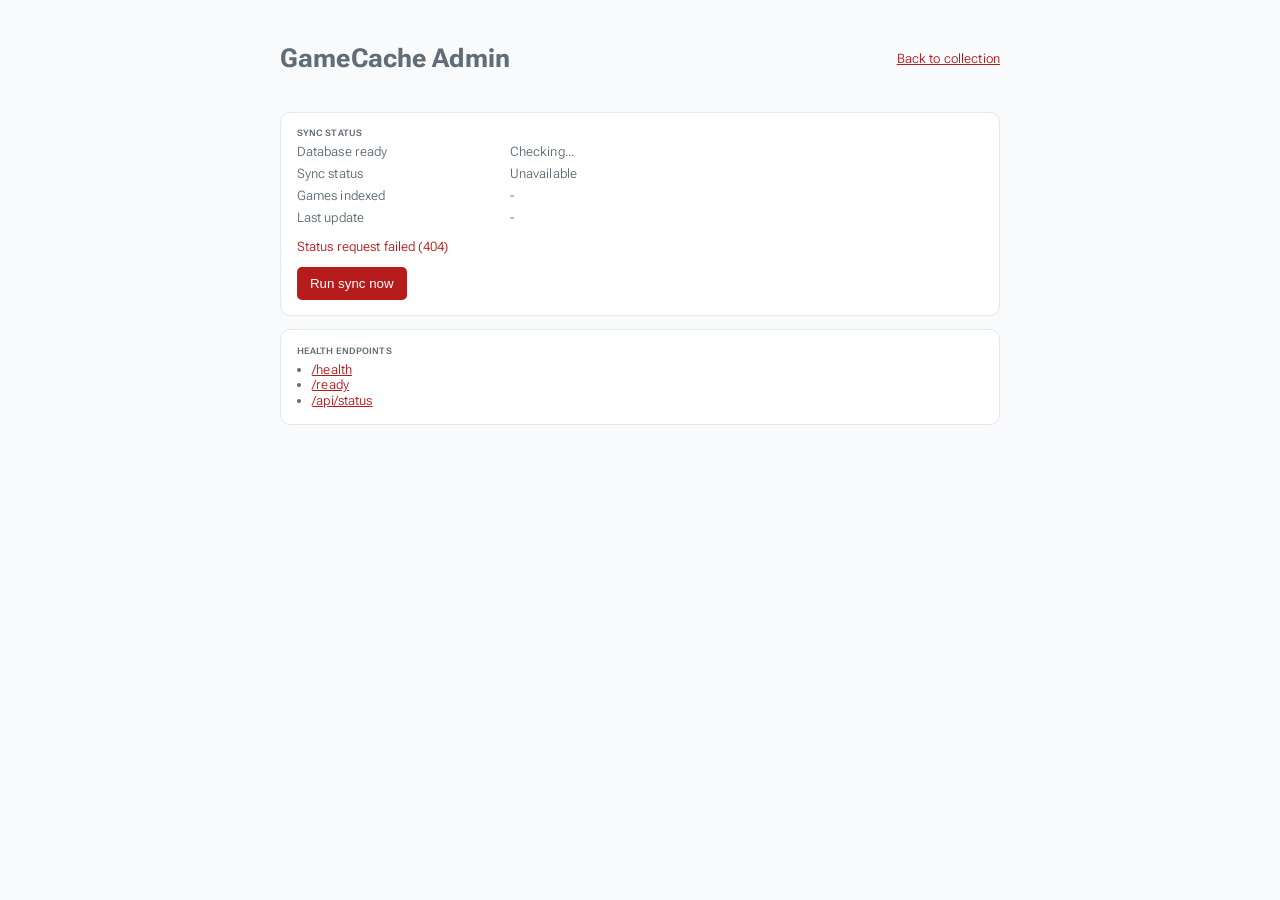
==== admin.html @ 70a04be7 "Add collection features: picker, stats, filters, notes, and admin sync - Add random picker and tonig" ====
<!DOCTYPE html>
<html lang="en">
<head>
  <meta charset="utf-8">
  <meta name="viewport" content="width=device-width, initial-scale=1">
  <title>GameCache Admin</title>
  <link rel="stylesheet" href="style.css">
  <link href="https://fonts.googleapis.com/css2?family=Roboto+Flex:opsz,wght@8..144,100..1000&display=swap" rel="stylesheet">
  <link rel="stylesheet" href="https://fonts.googleapis.com/css2?family=Material+Symbols+Rounded:opsz,wght,FILL,GRAD@20..48,100..700,1,-50..200" />
</head>
<body class="admin-page">
  <main class="admin-shell">
    <header class="admin-header">
      <h1>GameCache Admin</h1>
      <a href="/">Back to collection</a>
    </header>

    <section class="admin-card">
      <h2>Sync status</h2>
      <dl class="admin-status-list">
        <dt>Database ready</dt><dd id="admin-db-ready">Checking...</dd>
        <dt>Sync status</dt><dd id="admin-sync-status">Checking...</dd>
        <dt>Games indexed</dt><dd id="admin-game-count">-</dd>
        <dt>Last update</dt><dd id="admin-updated-at">-</dd>
      </dl>
      <p id="admin-error" class="admin-error" hidden></p>
      <button type="button" class="primary-btn" id="admin-sync-btn">Run sync now</button>
    </section>

    <section class="admin-card">
      <h2>Health endpoints</h2>
      <ul class="admin-links">
        <li><a href="/health" target="_blank">/health</a></li>
        <li><a href="/ready" target="_blank">/ready</a></li>
        <li><a href="/api/status" target="_blank">/api/status</a></li>
      </ul>
    </section>
  </main>
  <script src="admin.js"></script>
</body>
</html>
---- style.css ----
body {
    background: #F8FAFC;
    color: #606c76;
    font-family: "Roboto Flex", sans-serif;
    font-optical-sizing: auto;
    font-weight: 300;
    font-style: normal;
    font-variation-settings:
        "slnt" 0,
        "wdth" 100,
        "GRAD" 0,
        "XOPQ" 96,
        "XTRA" 468,
        "YOPQ" 79,
        "YTAS" 750,
        "YTDE" -203,
        "YTFI" 738,
        "YTLC" 514,
        "YTUC" 712;
    font-size: 13px;
    letter-spacing: .01em;
    line-height: 1.2;
}

a {
    color: #b71c1c;
}

h2 {
    margin: 0;
    margin-bottom: 5px;
    padding: 0;
    font-size: 9px;
    text-transform: uppercase;
}

details summary {
    cursor: pointer;
}

details summary::-webkit-details-marker {
    display: none;
}

details>summary:first-of-type {
    list-style-type: none;
}

body {
    margin: 0;
    padding: 0;
    position: relative;
}

.search {
    background: #F1F5F8;
    display: flex;
    align-items: center;
    padding: 1em;
}

.wrapper {
    padding: 1em;
    position: relative;
}

.material-symbols-rounded {
    font-size: 24px;
}

.material-symbols-rounded.icon-medium {
    font-size: 18px;
}

.material-symbols-rounded.icon-small {
    font-size: 16px;
}

.facets {
    display: flex;
    flex-direction: row;
    align-items: stretch;
    padding-bottom: 1em;
    position: relative;
    z-index: 10;
    flex-wrap: wrap;
    background-color: #F8FAFC;
    gap: 1em;
}

.filter-dropdown {
    border: 1px solid #ddd;
    border-radius: 5px;
    background-color: #fff;
    position: relative;
    padding: 0;
    display: flex;
    flex-direction: column;
    flex-grow: 1;
}

/* Active filter indicator - red bottom border */
.filter-dropdown.filter-active {
    border-bottom: 3px solid #b71c1c;
}

.filter-dropdown>summary {
    padding: 5px 10px;
    list-style: none;
    border: none;
    margin: 0;
    height: 100%;
    box-sizing: border-box;
    display: flex;
    align-items: center;
    justify-content: flex-start;
    text-align: left;
    gap: 5px;
    min-width: 0;
}

.filter-dropdown>summary .filter-title {
    white-space: nowrap;
    overflow: hidden;
    text-overflow: ellipsis;
}

.filter-dropdown[open]>.filter-dropdown-content {
    position: absolute;
    top: 100%;
    left: 0;
    z-index: 50;
    background-color: #fff;
    border: 1px solid #ccc;
    box-shadow: 0 4px 8px rgba(0, 0, 0, 0.1);
    min-width: 200px;
    max-width: calc(100vw - 16px);
    box-sizing: border-box;
    padding: 5px 0;
}

.filter-dropdown-content {
    display: flex;
    flex-direction: column;
}

.clear-all {
    border-radius: 5px;
    color: white;
    display: flex;
    align-items: center;
    justify-content: center;
    text-align: center;
    flex-grow: 1;
    cursor: pointer;
}

.clear-button {
    background: #b71c1c;
    color: white;
    border: none;
    border-radius: 5px;
    cursor: pointer;
    box-sizing: border-box;
    height: 100%;
    width: 100%;
}

.logo {
    margin-right: 1em;
}

.search-box {
    max-width: 300px;
    margin-right: 1em;
    flex-grow: 1;
}

#search-input {
    width: 100%;
    padding: 0.5em;
    border: 1px solid #ddd;
    border-radius: 5px;
    font-size: 1em;
    box-sizing: border-box;
}

.sort-group {
    display: flex;
    align-items: center;
    gap: 0.3em;
    margin-right: 1em;
}

.sort-by {
    max-width: 150px;
    flex-grow: 1;
}

#sort-select {
    padding: 0.5em;
    border: 1px solid #ddd;
    border-radius: 5px;
    background: white;
    font-size: 1em;
    box-sizing: border-box;
    height: calc(1em + 1em + 2px);
}


.stats {
    display: inline-block;
    margin-right: 1em;
    text-align: right;
    flex-grow: 1;
}

.game-grid {
    display: grid;
    grid-template-columns: repeat(auto-fill, minmax(150px, 1fr));
    gap: 0;
    margin: 0 auto;
    padding: 0;
}

.game-card {
    border-radius: 0;
    box-shadow: none;
    padding: 0;
    position: relative;
    display: flex;
    flex-direction: column;
    align-items: center;
    /* border: 1px solid rgba(0, 0, 0, 0.2); */
    border-width: 0 1px 1px 0;
}

.game-summary {
    display: flex;
    align-items: center;
    justify-content: center;
    height: 130px;
    margin: 0;
    padding: 10px 15px;
    position: relative;
    list-style: none;
}

.game-image {
    display: block;
    margin: 0;
    max-width: 100%;
    max-height: 100%;
    border: 1px solid rgba(0, 0, 0, 0.3);
    border-radius: 5px;
    box-shadow: 3px 3px 15px rgba(0, 0, 0, 0.3);
    image-rendering: smooth;
}

.game-image:hover {
    transform: scale(1.05);
    transition: all 0.2s ease-in-out;
    border: 1px solid rgba(0, 0, 0, 0.5);
}

.game-details {
    box-shadow: 1px 1px 15px rgba(0, 0, 0, 0.3);
    border-radius: 5px;
    left: 8px;
    position: absolute;
    top: 8px;
    width: min(400px, calc(100vw - 16px));
    z-index: 100;
    padding: 0;
    overflow: hidden;
    display: flex;
    flex-direction: column;
    font-size: 11px
}

.card-header {
    display: flex;
    align-items: center;
    padding: 10px 15px;
    border-bottom: 1px solid #e0e0e0;
    position: relative;
}

.cover-image {
    height: 60px;
    margin-right: 15px;
    flex-shrink: 0;
}

.cover-image img {
    width: 100%;
    height: 100%;
    object-fit: cover;
    border-radius: 5px;
    border: 1px solid #ddd;
}

.title-section {
    flex: 1;
    min-width: 0;
}

.game-title {
    margin: 0 0 5px 0;
    font-size: 20px;
    line-height: 1.2;
    color: white;
    text-shadow: 0 2px 4px rgba(0, 0, 0, 0.9);
    line-height: 1.2;
}

.title-section .tag-chip {
    background: rgba(0, 0, 0, 0.2);
    color: #fff;
}

.stats-bar {
    display: flex;
    align-items: center;
    gap: 15px;
    padding: 10px 15px 10px;
    background: #f8f9fa;
    border-bottom: 1px solid #e0e0e0;
    flex-wrap: wrap;
}

.stat-item {
    display: flex;
    align-items: center;
    gap: 5px;
    color: #555;
}

.complexity-gauge {
    transform: rotate(-90deg);
}

.complexity-gauge .gauge-bg {
    fill: none;
    stroke: #e0e0e0;
    stroke-width: 2.5;
}

.complexity-gauge .gauge-fg {
    fill: none;
    stroke-width: 2.5;
    stroke-linecap: round;
    transition: stroke-dashoffset 0.3s ease-out;
}

.complexity-gauge .gauge-text {
    font-size: 8px;
    text-anchor: middle;
    transform: rotate(90deg);
    transform-origin: 12px 12px;
    fill: #333;
}

.description-section {
    padding: 10px 15px;
    line-height: 1.5;
    border-bottom: 1px solid #e0e0e0;
}

.tags-section {
    padding: 10px 15px;
    border-bottom: 1px solid #e0e0e0;
}

.expansions-section {
    padding: 10px 15px;
}

.expansion-chips {
    display: flex;
    flex-wrap: wrap;
    gap: 5px;
}

.expansion-chip {
    padding: 4px 10px;
    border-radius: 10px;
    font-size: 0.8em;
    border: 1px solid rgba(0, 0, 0, 0.1);
    background: rgba(0, 0, 0, 0.05);
    color: #333;
    text-decoration: none;
    transition: all 0.2s ease;
}

.expansion-chip:hover {
    background: rgba(0, 0, 0, 0.1);
    border-color: rgba(0, 0, 0, 0.2);
    color: #000;
}

.expansion-grid {
    display: grid;
    grid-template-columns: repeat(3, minmax(0, 1fr));
    gap: 10px;
}

.expansions-section .expansion-chips a.expansion-tile {
    display: flex;
    flex-direction: column;
    align-items: flex-start;
    gap: 4px;
    color: #333;
    text-decoration: none;
    text-align: left;
    min-width: 0;
}

.expansion-tile:hover .expansion-thumb {
    border-color: rgba(0, 0, 0, 0.5);
}

.expansion-thumb {
    max-width: 100%;
    max-height: 80px;
    border: 1px solid rgba(0, 0, 0, 0.3);
    border-radius: 5px;
    box-shadow: 1px 1px 6px rgba(0, 0, 0, 0.2);
}

.expansion-tile-name {
    font-size: 0.85em;
    overflow: hidden;
    display: -webkit-box;
    -webkit-line-clamp: 2;
    line-clamp: 2;
    -webkit-box-orient: vertical;
}

.expansion-overflow {
    display: none;
}

.expansions-expanded .expansion-chips .expansion-overflow {
    display: flex;
}

.expansions-toggle {
    margin-top: 8px;
    color: #b71c1c;
}

.expansions-section div a {
    color: #b71c1c;
    text-decoration: none;
}

.expansions-section div a:hover {
    text-decoration: underline;
}

.close-button {
    position: absolute;
    top: 8px;
    right: 8px;
    background: rgba(0, 0, 0, 0.3);
    color: white;
    border: none;
    border-radius: 50%;
    cursor: pointer;
    width: 32px;
    height: 32px;
    display: flex;
    align-items: center;
    justify-content: center;
    z-index: 10;
    padding: 0;
    transition: background-color 0.2s ease;
}

.close-button:hover {
    background: rgba(0, 0, 0, 0.6);
}

.teaser-text {
    line-height: 1.4;
}

.more-button {
    background: none;
    border: none;
    cursor: pointer;
    font-size: inherit;
    padding: 0;
    margin: 0;
    display: inline;
}

.more-button:hover {
    text-decoration: underline;
}

.tag-chips {
    display: flex;
    flex-wrap: wrap;
    gap: 3px;
    font-size: 9px;
    margin-left: -5px
}

.tag-chip {
    padding: 4px 6px;
    border-radius: 10px;
    background: rgba(0, 0, 0, 0.05);
}

.tag-chip.mechanics {
    background: #f5f5f5;
    color: #555;
    border-color: #ccc;
}

.tag-chip.categories {
    background: #f8f8f8;
    border-color: #ddd;
}

.bottom-info {
    padding: 10px 15px;
    background: #f8f9fa;
    display: flex;
    align-items: center;
    gap: 15px;
    margin-top: auto;
    flex-shrink: 0;
}

.loading {
    text-align: center;
    padding: 2em;
    font-size: 1.2em;
    color: #888;
}

.error {
    text-align: center;
    padding: 2em;
    color: #d32f2f;
    background: #ffeaea;
    border: 1px solid #ffcdd2;
    border-radius: 5px;
    margin: 1em;
}

.error pre {
    text-align: left;
    white-space: pre-wrap;
    font-family: inherit;
    margin: 1em 0;
    padding: 1em;
    background: #fff;
    border-radius: 3px;
    border: 1px solid #ffcdd2;
}

.no-results {
    text-align: center;
    padding: 2em;
    color: #888;
    font-style: italic;
}

.filter-item {
    display: flex;
    justify-content: space-between;
    align-items: center;
    padding: 0.4em 0.8em;
    cursor: pointer;
    font-size: 0.9em;
    white-space: nowrap;
}

.filter-item-main {
    display: flex;
    align-items: center;
    gap: 0.5em;
    flex-shrink: 1;
    min-width: 0;
}

.filter-item-main span {
    overflow: hidden;
    text-overflow: ellipsis;
}

.facet-count {
    color: #888;
    font-size: 0.9em;
    margin-left: 1em;
    flex-shrink: 0;
    background: #eee;
    padding: 2px 5px;
    border-radius: 5px;
}

.filter-item input {
    margin-right: 0.5em;
    vertical-align: middle;
}

.filter-item span {
    vertical-align: middle;
}

.filter-item:hover {
    background: rgba(183, 28, 28, 0.05);
}

.pagination {
    display: flex;
    justify-content: center;
    align-items: center;
    gap: 0.5em;
    margin: 2em 0;
    flex-wrap: wrap;
}

.pagination button {
    padding: 0.5em 0.8em;
    border: 1px solid #ddd;
    background: white;
    cursor: pointer;
    border-radius: 5px;
}

.pagination button:hover {
    background: #f5f5f5;
}

.pagination button.current {
    background: #b71c1c;
    color: white;
    border-color: #b71c1c;
}

.pagination span {
    padding: 0.5em;
    color: #888;
}

.highlight {
    background: yellow;
    color: #333;
}

/* Mobile: keep last so these override the base rules above */
@media screen and (max-width: 640px) {
    .stats {
        display: none;
    }

    .search {
        flex-wrap: wrap;
        gap: 0.75em;
    }

    .logo {
        margin-right: 0;
    }

    .search-box {
        flex: 1 1 12em;
        max-width: none;
        margin-right: 0;
    }

    .sort-group {
        flex: 1 1 100%;
        margin-right: 0;
    }

    .sort-by {
        flex: 1 1 auto;
        max-width: none;
    }

    #sort-select {
        width: 100%;
    }

    /* 16px minimum stops iOS Safari from zooming in on focus */
    #search-input,
    #sort-select {
        font-size: 16px;
    }

    .facets {
        display: grid;
        grid-template-columns: repeat(2, minmax(0, 1fr));
        gap: 0.5em;
    }

    .clear-all {
        grid-column: 1 / -1;
    }

    .clear-button {
        padding: 0.6em;
    }

    .filter-dropdown>summary {
        padding: 8px 10px;
    }

    .filter-item {
        padding: 0.6em 0.8em;
    }

    .pagination button {
        min-width: 36px;
        min-height: 36px;
    }

    .game-details {
        font-size: 14px;
    }

    .game-details h2 {
        font-size: 11px;
    }

    .game-details .tag-chips {
        font-size: 11px;
    }
}

.toolbar {
    display: flex;
    align-items: center;
    gap: 0.35em;
    flex-wrap: wrap;
}

.toolbar-btn {
    display: inline-flex;
    align-items: center;
    gap: 0.25em;
    border: 1px solid #ddd;
    background: #fff;
    border-radius: 5px;
    padding: 0.45em 0.6em;
    cursor: pointer;
    color: inherit;
}

.toolbar-btn:hover,
.toolbar-btn.is-active {
    border-color: #b71c1c;
    color: #b71c1c;
}

.view-toggle {
    display: inline-flex;
    gap: 0.25em;
}

.modal-overlay {
    position: fixed;
    inset: 0;
    background: rgba(15, 23, 42, 0.45);
    display: flex;
    align-items: center;
    justify-content: center;
    padding: 1em;
    z-index: 2000;
}

.modal-overlay[hidden] {
    display: none;
}

.modal-panel {
    width: min(640px, 100%);
    max-height: calc(100vh - 2em);
    overflow: auto;
    background: #fff;
    border-radius: 10px;
    box-shadow: 0 20px 50px rgba(0, 0, 0, 0.25);
}

.modal-header {
    display: flex;
    align-items: center;
    justify-content: space-between;
    padding: 1em 1.2em;
    border-bottom: 1px solid #e2e8f0;
}

.modal-header h2 {
    font-size: 1.1rem;
    text-transform: none;
}

.modal-body {
    padding: 1.2em;
}

.modal-close {
    border: 0;
    background: transparent;
    cursor: pointer;
}

.primary-btn,
.secondary-btn,
.save-note-btn {
    border: 0;
    border-radius: 5px;
    padding: 0.65em 1em;
    cursor: pointer;
}

.primary-btn,
.save-note-btn {
    background: #b71c1c;
    color: #fff;
}

.secondary-btn {
    background: #eef2f7;
    color: #334155;
}

.modal-actions {
    display: flex;
    gap: 0.75em;
    margin-top: 1em;
    flex-wrap: wrap;
}

.picked-game {
    text-align: center;
}

.picked-game-image {
    max-width: 180px;
    border-radius: 8px;
    box-shadow: 0 8px 24px rgba(0, 0, 0, 0.18);
}

.tonight-form {
    display: grid;
    gap: 0.9em;
}

.tonight-form label {
    display: grid;
    gap: 0.35em;
}

.tonight-form input,
.tonight-form select,
.personal-note-input,
.personal-tag-input {
    width: 100%;
    box-sizing: border-box;
    border: 1px solid #ddd;
    border-radius: 5px;
    padding: 0.55em;
}

.stats-dashboard {
    display: grid;
    gap: 1.2em;
}

.stat-cards {
    display: grid;
    grid-template-columns: repeat(3, minmax(0, 1fr));
    gap: 0.75em;
}

.stat-card {
    background: #f8fafc;
    border: 1px solid #e2e8f0;
    border-radius: 8px;
    padding: 0.9em;
    display: grid;
    gap: 0.25em;
}

.stat-card strong {
    font-size: 1.4rem;
    color: #b71c1c;
}

.stat-block h3 {
    font-size: 0.85rem;
    text-transform: uppercase;
    margin-bottom: 0.6em;
}

.stat-row {
    display: grid;
    grid-template-columns: minmax(90px, 1fr) 2fr auto;
    gap: 0.6em;
    align-items: center;
    margin-bottom: 0.45em;
}

.stat-bar-track {
    background: #e2e8f0;
    border-radius: 999px;
    height: 8px;
    overflow: hidden;
}

.stat-bar-fill {
    background: #b71c1c;
    height: 100%;
    border-radius: 999px;
}

.stat-list {
    margin: 0;
    padding-left: 1.2em;
}

.personal-notes-section {
    padding: 0.8em 0;
}

.personal-tags {
    display: flex;
    flex-wrap: wrap;
    gap: 0.35em;
    margin-bottom: 0.5em;
}

.personal-tag-chip {
    background: rgba(183, 28, 28, 0.1);
    color: #b71c1c;
    border-radius: 999px;
    padding: 0.15em 0.55em;
    font-size: 0.85em;
}

.game-grid.view-list {
    display: flex;
    flex-direction: column;
    gap: 0.5em;
}

.game-grid.view-list .game-card {
    flex-direction: row;
    align-items: center;
    border: 1px solid #e2e8f0;
    border-radius: 8px;
    padding: 0.5em;
}

.game-grid.view-list .game-summary {
    width: 90px;
    height: 90px;
    padding: 0;
}

.game-grid.view-list .game-card::after {
    content: attr(data-game-name);
    padding: 0 0.75em;
    font-size: 0.95rem;
}

.game-grid.view-compact {
    grid-template-columns: repeat(auto-fill, minmax(96px, 1fr));
}

.game-grid.view-compact .game-summary {
    height: 96px;
    padding: 6px;
}

.game-grid.view-compact .game-image {
    box-shadow: none;
}

.admin-page {
    background: #f8fafc;
}

.admin-shell {
    max-width: 720px;
    margin: 0 auto;
    padding: 2em 1em;
}

.admin-header {
    display: flex;
    justify-content: space-between;
    align-items: center;
    margin-bottom: 1.5em;
}

.admin-card {
    background: #fff;
    border: 1px solid #e2e8f0;
    border-radius: 10px;
    padding: 1.2em;
    margin-bottom: 1em;
}

.admin-status-list {
    display: grid;
    grid-template-columns: 160px 1fr;
    gap: 0.5em 1em;
    margin: 0 0 1em;
}

.admin-error {
    color: #b71c1c;
}

.admin-links {
    margin: 0;
    padding-left: 1.2em;
}

@media screen and (max-width: 640px) {
    .toolbar-label {
        display: none;
    }

    .stat-cards {
        grid-template-columns: 1fr;
    }
}
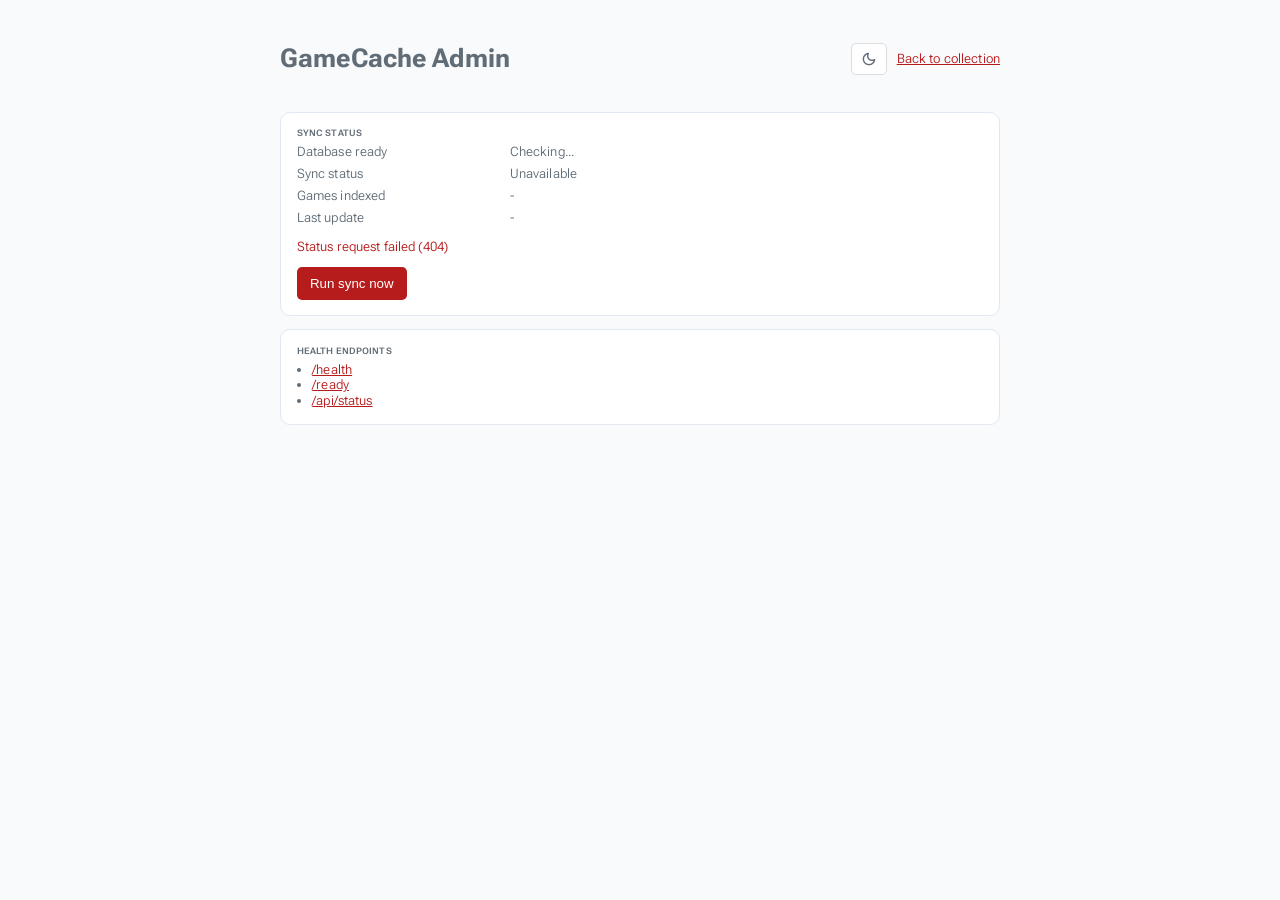
==== commit 9377cf75: "Add dark theme and offline PWA support. Make the collection installable and usable without a network" ====
--- a/admin.html
+++ b/admin.html
@@ -4,15 +4,35 @@
   <meta charset="utf-8">
   <meta name="viewport" content="width=device-width, initial-scale=1">
   <title>GameCache Admin</title>
+  <meta name="theme-color" content="#b71c1c" id="themeColorMeta">
+  <meta name="color-scheme" content="light dark">
+  <link rel="manifest" href="manifest.webmanifest">
+  <link rel="icon" type="image/svg+xml" href="icons/meeple.svg">
   <link rel="stylesheet" href="style.css">
   <link href="https://fonts.googleapis.com/css2?family=Roboto+Flex:opsz,wght@8..144,100..1000&display=swap" rel="stylesheet">
   <link rel="stylesheet" href="https://fonts.googleapis.com/css2?family=Material+Symbols+Rounded:opsz,wght,FILL,GRAD@20..48,100..700,1,-50..200" />
+  <script>
+    (function () {
+      const stored = localStorage.getItem('gamecacheTheme');
+      const theme = stored === 'light' || stored === 'dark'
+        ? stored
+        : (window.matchMedia('(prefers-color-scheme: dark)').matches ? 'dark' : 'light');
+      document.documentElement.dataset.theme = theme;
+    })();
+  </script>
 </head>
 <body class="admin-page">
+  <div class="offline-banner" id="offlineBanner">You are offline. Browsing the cached collection.</div>
   <main class="admin-shell">
     <header class="admin-header">
       <h1>GameCache Admin</h1>
-      <a href="/">Back to collection</a>
+      <div class="admin-header-actions">
+        <button type="button" class="toolbar-btn theme-toggle" id="themeToggle" title="Switch to dark theme" aria-label="Switch to dark theme">
+          <span class="material-symbols-rounded icon-medium theme-icon-light">dark_mode</span>
+          <span class="material-symbols-rounded icon-medium theme-icon-dark">light_mode</span>
+        </button>
+        <a href="/">Back to collection</a>
+      </div>
     </header>
 
     <section class="admin-card">
@@ -36,6 +56,7 @@
       </ul>
     </section>
   </main>
+  <script src="theme.js"></script>
   <script src="admin.js"></script>
 </body>
 </html>
--- a/style.css
+++ b/style.css
@@ -1,6 +1,63 @@
+html {
+    color-scheme: light;
+    background: var(--colorBg);
+}
+
+:root,
+html[data-theme="light"] {
+    --colorAccent: #b71c1c;
+    --colorAccentSoft: rgba(183, 28, 28, 0.1);
+    --colorBg: #F8FAFC;
+    --colorBgMuted: #F1F5F8;
+    --colorSurface: #ffffff;
+    --colorText: #606c76;
+    --colorTextStrong: #334155;
+    --colorTextMuted: #888888;
+    --colorBorder: #dddddd;
+    --colorBorderSubtle: #e2e8f0;
+    --colorChip: rgba(0, 0, 0, 0.05);
+    --colorChipHover: rgba(0, 0, 0, 0.12);
+    --colorShadow: rgba(0, 0, 0, 0.18);
+    --colorHighlight: #ffe566;
+    --colorError: #d32f2f;
+    --colorErrorBg: #ffeaea;
+    --colorErrorBorder: #ffcdd2;
+    --colorOverlay: rgba(15, 23, 42, 0.45);
+    --colorGaugeTrack: #e0e0e0;
+    --colorImageBorder: rgba(0, 0, 0, 0.3);
+    --colorImageBorderStrong: rgba(0, 0, 0, 0.5);
+    --colorOnAccent: #ffffff;
+}
+
+html[data-theme="dark"] {
+    color-scheme: dark;
+    --colorAccent: #ef5350;
+    --colorAccentSoft: rgba(239, 83, 80, 0.18);
+    --colorBg: #0f1419;
+    --colorBgMuted: #1a222c;
+    --colorSurface: #232d3a;
+    --colorText: #c5d0dc;
+    --colorTextStrong: #e8eef4;
+    --colorTextMuted: #8b9aab;
+    --colorBorder: #3d4b5c;
+    --colorBorderSubtle: #2f3b4a;
+    --colorChip: rgba(255, 255, 255, 0.08);
+    --colorChipHover: rgba(255, 255, 255, 0.14);
+    --colorShadow: rgba(0, 0, 0, 0.45);
+    --colorHighlight: #d4b106;
+    --colorError: #ef9a9a;
+    --colorErrorBg: #3b1518;
+    --colorErrorBorder: #6b2a2e;
+    --colorOverlay: rgba(0, 0, 0, 0.65);
+    --colorGaugeTrack: #3d4b5c;
+    --colorImageBorder: rgba(255, 255, 255, 0.18);
+    --colorImageBorderStrong: rgba(255, 255, 255, 0.35);
+    --colorOnAccent: #ffffff;
+}
+
 body {
-    background: #F8FAFC;
-    color: #606c76;
+    background: var(--colorBg);
+    color: var(--colorText);
     font-family: "Roboto Flex", sans-serif;
     font-optical-sizing: auto;
     font-weight: 300;
@@ -23,7 +80,7 @@
 }
 
 a {
-    color: #b71c1c;
+    color: var(--colorAccent);
 }
 
 h2 {
@@ -53,7 +110,7 @@
 }
 
 .search {
-    background: #F1F5F8;
+    background: var(--colorBgMuted);
     display: flex;
     align-items: center;
     padding: 1em;
@@ -84,14 +141,14 @@
     position: relative;
     z-index: 10;
     flex-wrap: wrap;
-    background-color: #F8FAFC;
+    background-color: var(--colorBg);
     gap: 1em;
 }
 
 .filter-dropdown {
-    border: 1px solid #ddd;
-    border-radius: 5px;
-    background-color: #fff;
+    border: 1px solid var(--colorBorder);
+    border-radius: 5px;
+    background-color: var(--colorSurface);
     position: relative;
     padding: 0;
     display: flex;
@@ -101,7 +158,7 @@
 
 /* Active filter indicator - red bottom border */
 .filter-dropdown.filter-active {
-    border-bottom: 3px solid #b71c1c;
+    border-bottom: 3px solid var(--colorAccent);
 }
 
 .filter-dropdown>summary {
@@ -130,9 +187,9 @@
     top: 100%;
     left: 0;
     z-index: 50;
-    background-color: #fff;
-    border: 1px solid #ccc;
-    box-shadow: 0 4px 8px rgba(0, 0, 0, 0.1);
+    background-color: var(--colorSurface);
+    border: 1px solid var(--colorBorder);
+    box-shadow: 0 4px 8px var(--colorShadow);
     min-width: 200px;
     max-width: calc(100vw - 16px);
     box-sizing: border-box;
@@ -146,7 +203,7 @@
 
 .clear-all {
     border-radius: 5px;
-    color: white;
+    color: var(--colorOnAccent);
     display: flex;
     align-items: center;
     justify-content: center;
@@ -156,8 +213,8 @@
 }
 
 .clear-button {
-    background: #b71c1c;
-    color: white;
+    background: var(--colorAccent);
+    color: var(--colorOnAccent);
     border: none;
     border-radius: 5px;
     cursor: pointer;
@@ -179,7 +236,7 @@
 #search-input {
     width: 100%;
     padding: 0.5em;
-    border: 1px solid #ddd;
+    border: 1px solid var(--colorBorder);
     border-radius: 5px;
     font-size: 1em;
     box-sizing: border-box;
@@ -199,9 +256,9 @@
 
 #sort-select {
     padding: 0.5em;
-    border: 1px solid #ddd;
-    border-radius: 5px;
-    background: white;
+    border: 1px solid var(--colorBorder);
+    border-radius: 5px;
+    background: var(--colorSurface);
     font-size: 1em;
     box-sizing: border-box;
     height: calc(1em + 1em + 2px);
@@ -251,20 +308,20 @@
     margin: 0;
     max-width: 100%;
     max-height: 100%;
-    border: 1px solid rgba(0, 0, 0, 0.3);
-    border-radius: 5px;
-    box-shadow: 3px 3px 15px rgba(0, 0, 0, 0.3);
+    border: 1px solid var(--colorImageBorder);
+    border-radius: 5px;
+    box-shadow: 3px 3px 15px var(--colorShadow);
     image-rendering: smooth;
 }
 
 .game-image:hover {
     transform: scale(1.05);
     transition: all 0.2s ease-in-out;
-    border: 1px solid rgba(0, 0, 0, 0.5);
+    border: 1px solid var(--colorImageBorderStrong);
 }
 
 .game-details {
-    box-shadow: 1px 1px 15px rgba(0, 0, 0, 0.3);
+    box-shadow: 1px 1px 15px var(--colorShadow);
     border-radius: 5px;
     left: 8px;
     position: absolute;
@@ -282,7 +339,7 @@
     display: flex;
     align-items: center;
     padding: 10px 15px;
-    border-bottom: 1px solid #e0e0e0;
+    border-bottom: 1px solid var(--colorBorderSubtle);
     position: relative;
 }
 
@@ -297,7 +354,7 @@
     height: 100%;
     object-fit: cover;
     border-radius: 5px;
-    border: 1px solid #ddd;
+    border: 1px solid var(--colorBorder);
 }
 
 .title-section {
@@ -309,14 +366,14 @@
     margin: 0 0 5px 0;
     font-size: 20px;
     line-height: 1.2;
-    color: white;
+    color: var(--colorOnAccent);
     text-shadow: 0 2px 4px rgba(0, 0, 0, 0.9);
     line-height: 1.2;
 }
 
 .title-section .tag-chip {
-    background: rgba(0, 0, 0, 0.2);
-    color: #fff;
+    background: var(--colorChipHover);
+    color: var(--colorOnAccent);
 }
 
 .stats-bar {
@@ -324,8 +381,8 @@
     align-items: center;
     gap: 15px;
     padding: 10px 15px 10px;
-    background: #f8f9fa;
-    border-bottom: 1px solid #e0e0e0;
+    background: var(--colorBgMuted);
+    border-bottom: 1px solid var(--colorBorderSubtle);
     flex-wrap: wrap;
 }
 
@@ -333,7 +390,7 @@
     display: flex;
     align-items: center;
     gap: 5px;
-    color: #555;
+    color: var(--colorTextMuted);
 }
 
 .complexity-gauge {
@@ -342,7 +399,7 @@
 
 .complexity-gauge .gauge-bg {
     fill: none;
-    stroke: #e0e0e0;
+    stroke: var(--colorGaugeTrack);
     stroke-width: 2.5;
 }
 
@@ -358,18 +415,18 @@
     text-anchor: middle;
     transform: rotate(90deg);
     transform-origin: 12px 12px;
-    fill: #333;
+    fill: var(--colorTextStrong);
 }
 
 .description-section {
     padding: 10px 15px;
     line-height: 1.5;
-    border-bottom: 1px solid #e0e0e0;
+    border-bottom: 1px solid var(--colorBorderSubtle);
 }
 
 .tags-section {
     padding: 10px 15px;
-    border-bottom: 1px solid #e0e0e0;
+    border-bottom: 1px solid var(--colorBorderSubtle);
 }
 
 .expansions-section {
@@ -386,17 +443,17 @@
     padding: 4px 10px;
     border-radius: 10px;
     font-size: 0.8em;
-    border: 1px solid rgba(0, 0, 0, 0.1);
-    background: rgba(0, 0, 0, 0.05);
-    color: #333;
+    border: 1px solid var(--colorBorderSubtle);
+    background: var(--colorChip);
+    color: var(--colorTextStrong);
     text-decoration: none;
     transition: all 0.2s ease;
 }
 
 .expansion-chip:hover {
-    background: rgba(0, 0, 0, 0.1);
-    border-color: rgba(0, 0, 0, 0.2);
-    color: #000;
+    background: var(--colorChipHover);
+    border-color: var(--colorBorder);
+    color: var(--colorTextStrong);
 }
 
 .expansion-grid {
@@ -410,22 +467,22 @@
     flex-direction: column;
     align-items: flex-start;
     gap: 4px;
-    color: #333;
+    color: var(--colorTextStrong);
     text-decoration: none;
     text-align: left;
     min-width: 0;
 }
 
 .expansion-tile:hover .expansion-thumb {
-    border-color: rgba(0, 0, 0, 0.5);
+    border-color: var(--colorImageBorderStrong);
 }
 
 .expansion-thumb {
     max-width: 100%;
     max-height: 80px;
-    border: 1px solid rgba(0, 0, 0, 0.3);
-    border-radius: 5px;
-    box-shadow: 1px 1px 6px rgba(0, 0, 0, 0.2);
+    border: 1px solid var(--colorImageBorder);
+    border-radius: 5px;
+    box-shadow: 1px 1px 6px var(--colorShadow);
 }
 
 .expansion-tile-name {
@@ -447,11 +504,11 @@
 
 .expansions-toggle {
     margin-top: 8px;
-    color: #b71c1c;
+    color: var(--colorAccent);
 }
 
 .expansions-section div a {
-    color: #b71c1c;
+    color: var(--colorAccent);
     text-decoration: none;
 }
 
@@ -464,7 +521,7 @@
     top: 8px;
     right: 8px;
     background: rgba(0, 0, 0, 0.3);
-    color: white;
+    color: var(--colorOnAccent);
     border: none;
     border-radius: 50%;
     cursor: pointer;
@@ -494,6 +551,7 @@
     padding: 0;
     margin: 0;
     display: inline;
+    color: var(--colorAccent);
 }
 
 .more-button:hover {
@@ -511,23 +569,23 @@
 .tag-chip {
     padding: 4px 6px;
     border-radius: 10px;
-    background: rgba(0, 0, 0, 0.05);
+    background: var(--colorChip);
 }
 
 .tag-chip.mechanics {
-    background: #f5f5f5;
-    color: #555;
-    border-color: #ccc;
+    background: var(--colorChip);
+    color: var(--colorTextMuted);
+    border-color: var(--colorBorder);
 }
 
 .tag-chip.categories {
-    background: #f8f8f8;
-    border-color: #ddd;
+    background: var(--colorChip);
+    border-color: var(--colorBorder);
 }
 
 .bottom-info {
     padding: 10px 15px;
-    background: #f8f9fa;
+    background: var(--colorBgMuted);
     display: flex;
     align-items: center;
     gap: 15px;
@@ -539,15 +597,15 @@
     text-align: center;
     padding: 2em;
     font-size: 1.2em;
-    color: #888;
+    color: var(--colorTextMuted);
 }
 
 .error {
     text-align: center;
     padding: 2em;
-    color: #d32f2f;
-    background: #ffeaea;
-    border: 1px solid #ffcdd2;
+    color: var(--colorError);
+    background: var(--colorErrorBg);
+    border: 1px solid var(--colorErrorBorder);
     border-radius: 5px;
     margin: 1em;
 }
@@ -558,15 +616,15 @@
     font-family: inherit;
     margin: 1em 0;
     padding: 1em;
-    background: #fff;
+    background: var(--colorSurface);
     border-radius: 3px;
-    border: 1px solid #ffcdd2;
+    border: 1px solid var(--colorErrorBorder);
 }
 
 .no-results {
     text-align: center;
     padding: 2em;
-    color: #888;
+    color: var(--colorTextMuted);
     font-style: italic;
 }
 
@@ -594,11 +652,11 @@
 }
 
 .facet-count {
-    color: #888;
+    color: var(--colorTextMuted);
     font-size: 0.9em;
     margin-left: 1em;
     flex-shrink: 0;
-    background: #eee;
+    background: var(--colorChip);
     padding: 2px 5px;
     border-radius: 5px;
 }
@@ -613,7 +671,7 @@
 }
 
 .filter-item:hover {
-    background: rgba(183, 28, 28, 0.05);
+    background: var(--colorAccentSoft);
 }
 
 .pagination {
@@ -627,30 +685,30 @@
 
 .pagination button {
     padding: 0.5em 0.8em;
-    border: 1px solid #ddd;
-    background: white;
+    border: 1px solid var(--colorBorder);
+    background: var(--colorSurface);
     cursor: pointer;
     border-radius: 5px;
 }
 
 .pagination button:hover {
-    background: #f5f5f5;
+    background: var(--colorChip);
 }
 
 .pagination button.current {
-    background: #b71c1c;
-    color: white;
-    border-color: #b71c1c;
+    background: var(--colorAccent);
+    color: var(--colorOnAccent);
+    border-color: var(--colorAccent);
 }
 
 .pagination span {
     padding: 0.5em;
-    color: #888;
+    color: var(--colorTextMuted);
 }
 
 .highlight {
-    background: yellow;
-    color: #333;
+    background: var(--colorHighlight);
+    color: var(--colorTextStrong);
 }
 
 /* Mobile: keep last so these override the base rules above */
@@ -745,8 +803,8 @@
     display: inline-flex;
     align-items: center;
     gap: 0.25em;
-    border: 1px solid #ddd;
-    background: #fff;
+    border: 1px solid var(--colorBorder);
+    background: var(--colorSurface);
     border-radius: 5px;
     padding: 0.45em 0.6em;
     cursor: pointer;
@@ -755,8 +813,8 @@
 
 .toolbar-btn:hover,
 .toolbar-btn.is-active {
-    border-color: #b71c1c;
-    color: #b71c1c;
+    border-color: var(--colorAccent);
+    color: var(--colorAccent);
 }
 
 .view-toggle {
@@ -767,7 +825,7 @@
 .modal-overlay {
     position: fixed;
     inset: 0;
-    background: rgba(15, 23, 42, 0.45);
+    background: var(--colorOverlay);
     display: flex;
     align-items: center;
     justify-content: center;
@@ -783,9 +841,9 @@
     width: min(640px, 100%);
     max-height: calc(100vh - 2em);
     overflow: auto;
-    background: #fff;
+    background: var(--colorSurface);
     border-radius: 10px;
-    box-shadow: 0 20px 50px rgba(0, 0, 0, 0.25);
+    box-shadow: 0 20px 50px var(--colorShadow);
 }
 
 .modal-header {
@@ -793,7 +851,7 @@
     align-items: center;
     justify-content: space-between;
     padding: 1em 1.2em;
-    border-bottom: 1px solid #e2e8f0;
+    border-bottom: 1px solid var(--colorBorderSubtle);
 }
 
 .modal-header h2 {
@@ -822,13 +880,13 @@
 
 .primary-btn,
 .save-note-btn {
-    background: #b71c1c;
-    color: #fff;
+    background: var(--colorAccent);
+    color: var(--colorOnAccent);
 }
 
 .secondary-btn {
-    background: #eef2f7;
-    color: #334155;
+    background: var(--colorBgMuted);
+    color: var(--colorTextStrong);
 }
 
 .modal-actions {
@@ -845,7 +903,7 @@
 .picked-game-image {
     max-width: 180px;
     border-radius: 8px;
-    box-shadow: 0 8px 24px rgba(0, 0, 0, 0.18);
+    box-shadow: 0 8px 24px var(--colorShadow);
 }
 
 .tonight-form {
@@ -864,7 +922,7 @@
 .personal-tag-input {
     width: 100%;
     box-sizing: border-box;
-    border: 1px solid #ddd;
+    border: 1px solid var(--colorBorder);
     border-radius: 5px;
     padding: 0.55em;
 }
@@ -881,8 +939,8 @@
 }
 
 .stat-card {
-    background: #f8fafc;
-    border: 1px solid #e2e8f0;
+    background: var(--colorBg);
+    border: 1px solid var(--colorBorderSubtle);
     border-radius: 8px;
     padding: 0.9em;
     display: grid;
@@ -891,7 +949,7 @@
 
 .stat-card strong {
     font-size: 1.4rem;
-    color: #b71c1c;
+    color: var(--colorAccent);
 }
 
 .stat-block h3 {
@@ -909,14 +967,14 @@
 }
 
 .stat-bar-track {
-    background: #e2e8f0;
+    background: var(--colorGaugeTrack);
     border-radius: 999px;
     height: 8px;
     overflow: hidden;
 }
 
 .stat-bar-fill {
-    background: #b71c1c;
+    background: var(--colorAccent);
     height: 100%;
     border-radius: 999px;
 }
@@ -938,8 +996,8 @@
 }
 
 .personal-tag-chip {
-    background: rgba(183, 28, 28, 0.1);
-    color: #b71c1c;
+    background: var(--colorAccentSoft);
+    color: var(--colorAccent);
     border-radius: 999px;
     padding: 0.15em 0.55em;
     font-size: 0.85em;
@@ -954,7 +1012,7 @@
 .game-grid.view-list .game-card {
     flex-direction: row;
     align-items: center;
-    border: 1px solid #e2e8f0;
+    border: 1px solid var(--colorBorderSubtle);
     border-radius: 8px;
     padding: 0.5em;
 }
@@ -984,8 +1042,14 @@
     box-shadow: none;
 }
 
+.admin-header-actions {
+    display: flex;
+    align-items: center;
+    gap: 0.75em;
+}
+
 .admin-page {
-    background: #f8fafc;
+    background: var(--colorBg);
 }
 
 .admin-shell {
@@ -1002,8 +1066,8 @@
 }
 
 .admin-card {
-    background: #fff;
-    border: 1px solid #e2e8f0;
+    background: var(--colorSurface);
+    border: 1px solid var(--colorBorderSubtle);
     border-radius: 10px;
     padding: 1.2em;
     margin-bottom: 1em;
@@ -1017,7 +1081,7 @@
 }
 
 .admin-error {
-    color: #b71c1c;
+    color: var(--colorAccent);
 }
 
 .admin-links {
@@ -1034,3 +1098,48 @@
         grid-template-columns: 1fr;
     }
 }
+
+.offline-banner {
+    display: none;
+    background: var(--colorAccent);
+    color: var(--colorOnAccent);
+    text-align: center;
+    padding: 0.45em 1em;
+    font-size: 0.9em;
+}
+
+html.is-offline .offline-banner {
+    display: block;
+}
+
+.theme-toggle .theme-icon-dark,
+html[data-theme="dark"] .theme-toggle .theme-icon-light {
+    display: none;
+}
+
+html[data-theme="dark"] .theme-toggle .theme-icon-dark {
+    display: inline-flex;
+}
+
+#search-input,
+#sort-select,
+.tonight-form input,
+.tonight-form select,
+.personal-note-input,
+.personal-tag-input {
+    background: var(--colorSurface);
+    color: var(--colorText);
+}
+
+.game-details {
+    background: var(--colorSurface);
+    color: var(--colorText);
+}
+
+html[data-theme="dark"] .game-title {
+    text-shadow: 0 2px 6px rgba(0, 0, 0, 0.85);
+}
+
+html[data-theme="dark"] .highlight {
+    color: #1a1a1a;
+}
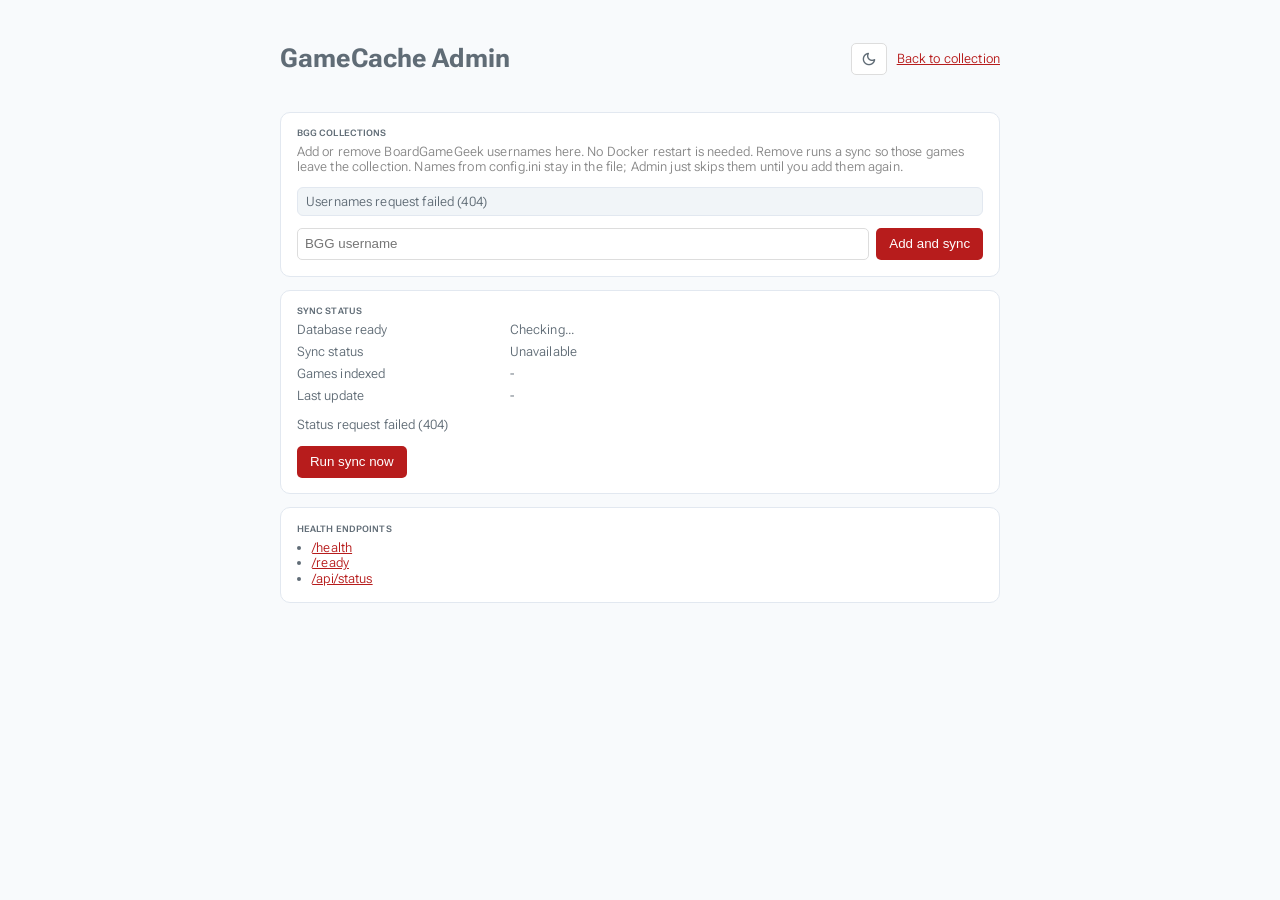
==== commit 63f93867: "Add game compare, live collection usernames, and cache-busting after sync. Co-authored-by: Cursor <c" ====
--- a/admin.html
+++ b/admin.html
@@ -36,6 +36,16 @@
     </header>
 
     <section class="admin-card">
+      <h2>BGG collections</h2>
+      <p class="admin-help">Add or remove BoardGameGeek usernames here. No Docker restart is needed. Remove runs a sync so those games leave the collection. Names from config.ini stay in the file; Admin just skips them until you add them again.</p>
+      <ul class="admin-username-list" id="adminUsernameList"></ul>
+      <form class="admin-username-form" id="adminUsernameForm">
+        <input type="text" id="adminUsernameInput" placeholder="BGG username" autocomplete="off" spellcheck="false">
+        <button type="submit" class="primary-btn" id="admin-username-add-btn">Add and sync</button>
+      </form>
+    </section>
+
+    <section class="admin-card">
       <h2>Sync status</h2>
       <dl class="admin-status-list">
         <dt>Database ready</dt><dd id="admin-db-ready">Checking...</dd>
--- a/style.css
+++ b/style.css
@@ -1080,8 +1080,44 @@
     margin: 0 0 1em;
 }
 
-.admin-error {
-    color: var(--colorAccent);
+.admin-help {
+    margin: 0 0 0.9em;
+    color: var(--colorTextMuted);
+}
+
+.admin-username-list {
+    list-style: none;
+    margin: 0 0 0.9em;
+    padding: 0;
+    display: grid;
+    gap: 0.4em;
+}
+
+.admin-username-item {
+    display: flex;
+    align-items: center;
+    justify-content: space-between;
+    gap: 0.75em;
+    padding: 0.45em 0.65em;
+    border: 1px solid var(--colorBorderSubtle);
+    border-radius: 6px;
+    background: var(--colorBgMuted);
+}
+
+.admin-username-form {
+    display: flex;
+    gap: 0.5em;
+    flex-wrap: wrap;
+}
+
+.admin-username-form input {
+    flex: 1 1 12em;
+    box-sizing: border-box;
+    border: 1px solid var(--colorBorder);
+    border-radius: 5px;
+    padding: 0.55em;
+    background: var(--colorSurface);
+    color: var(--colorText);
 }
 
 .admin-links {
@@ -1112,6 +1148,22 @@
     display: block;
 }
 
+.reload-banner {
+    display: none;
+    width: 100%;
+    border: 0;
+    background: var(--colorAccent);
+    color: var(--colorOnAccent);
+    text-align: center;
+    padding: 0.55em 1em;
+    font-size: 0.95em;
+    cursor: pointer;
+}
+
+.reload-banner:not([hidden]) {
+    display: block;
+}
+
 .theme-toggle .theme-icon-dark,
 html[data-theme="dark"] .theme-toggle .theme-icon-light {
     display: none;
@@ -1126,7 +1178,8 @@
 .tonight-form input,
 .tonight-form select,
 .personal-note-input,
-.personal-tag-input {
+.personal-tag-input,
+.compareSearchInput {
     background: var(--colorSurface);
     color: var(--colorText);
 }
@@ -1143,3 +1196,221 @@
 html[data-theme="dark"] .highlight {
     color: #1a1a1a;
 }
+
+.modal-panel.is-wide {
+    width: min(880px, 100%);
+}
+
+.compareBanner {
+    display: flex;
+    align-items: center;
+    justify-content: center;
+    gap: 0.75em;
+    flex-wrap: wrap;
+    padding: 0.5em 1em;
+    background: var(--colorAccentSoft);
+    color: var(--colorTextStrong);
+    font-size: 0.95em;
+}
+
+.compareBanner[hidden] {
+    display: none;
+}
+
+html.is-compare-mode .game-card {
+    cursor: pointer;
+}
+
+html.is-compare-mode .game-card.is-compare-selected .game-image {
+    outline: 3px solid var(--colorAccent);
+    outline-offset: 2px;
+}
+
+.compareTool {
+    display: grid;
+    gap: 1.1em;
+}
+
+.comparePickers {
+    display: grid;
+    grid-template-columns: minmax(0, 1fr) auto minmax(0, 1fr);
+    grid-template-areas: "left swap right";
+    gap: 0.75em;
+    align-items: start;
+}
+
+.comparePicker[data-slot="0"] {
+    grid-area: left;
+}
+
+.comparePicker[data-slot="1"] {
+    grid-area: right;
+}
+
+.compareSwapBtn {
+    grid-area: swap;
+    align-self: center;
+}
+
+.comparePickerHeader {
+    display: flex;
+    align-items: center;
+    justify-content: space-between;
+    gap: 0.5em;
+    margin-bottom: 0.4em;
+}
+
+.compareClearBtn {
+    padding: 0.3em 0.65em;
+    font-size: 0.85em;
+}
+
+.compareSearchInput {
+    width: 100%;
+    box-sizing: border-box;
+    border: 1px solid var(--colorBorder);
+    border-radius: 5px;
+    padding: 0.55em;
+}
+
+.comparePicker {
+    position: relative;
+}
+
+.compareSuggestions {
+    list-style: none;
+    margin: 0.35em 0 0;
+    padding: 0;
+    border: 1px solid var(--colorBorder);
+    border-radius: 5px;
+    background: var(--colorSurface);
+    max-height: 220px;
+    overflow: auto;
+    position: absolute;
+    left: 0;
+    right: 0;
+    z-index: 20;
+    box-shadow: 0 8px 20px var(--colorShadow);
+}
+
+.compareSuggestion {
+    display: block;
+    width: 100%;
+    text-align: left;
+    border: 0;
+    background: transparent;
+    color: inherit;
+    padding: 0.5em 0.7em;
+    cursor: pointer;
+}
+
+.compareSuggestion:hover {
+    background: var(--colorAccentSoft);
+}
+
+.comparePickedCard {
+    display: flex;
+    align-items: center;
+    gap: 0.65em;
+    margin-top: 0.75em;
+}
+
+.comparePickedCard img {
+    width: 52px;
+    height: 52px;
+    object-fit: cover;
+    border-radius: 6px;
+    border: 1px solid var(--colorImageBorder);
+}
+
+.compareEmpty,
+.compareHint,
+.compareMuted {
+    color: var(--colorTextMuted);
+    font-style: italic;
+}
+
+.compareTable {
+    display: grid;
+    gap: 0;
+}
+
+.compareRow {
+    display: grid;
+    grid-template-columns: 110px minmax(0, 1fr) minmax(0, 1fr);
+    gap: 0.75em;
+    padding: 0.7em 0;
+    border-bottom: 1px solid var(--colorBorderSubtle);
+}
+
+.compareHead {
+    font-weight: 600;
+    color: var(--colorTextStrong);
+}
+
+.compareLabel {
+    color: var(--colorTextMuted);
+    text-transform: uppercase;
+    font-size: 0.75em;
+    letter-spacing: 0.04em;
+    padding-top: 0.2em;
+}
+
+.compareValue {
+    min-width: 0;
+}
+
+.compareRow.is-diff .compareValue {
+    color: var(--colorTextStrong);
+    font-weight: 500;
+}
+
+.compareChip {
+    display: inline-block;
+    margin: 0 0.3em 0.3em 0;
+    padding: 0.15em 0.5em;
+    border-radius: 999px;
+    font-size: 0.85em;
+    background: var(--colorChip);
+}
+
+.compareChip.is-shared {
+    background: var(--colorAccentSoft);
+    color: var(--colorAccent);
+}
+
+.compareChip.is-unique {
+    background: var(--colorChip);
+}
+
+.compareLegend {
+    display: flex;
+    gap: 0.5em;
+    flex-wrap: wrap;
+    margin: 0.9em 0 0;
+    color: var(--colorTextMuted);
+}
+
+@media screen and (max-width: 640px) {
+    .comparePickers {
+        grid-template-columns: 1fr;
+        grid-template-areas:
+            "left"
+            "swap"
+            "right";
+    }
+
+    .compareSwapBtn {
+        justify-self: center;
+    }
+
+    .compareRow,
+    .compareHead {
+        grid-template-columns: 1fr;
+        gap: 0.25em;
+    }
+
+    .compareLabel {
+        margin-top: 0.35em;
+    }
+}
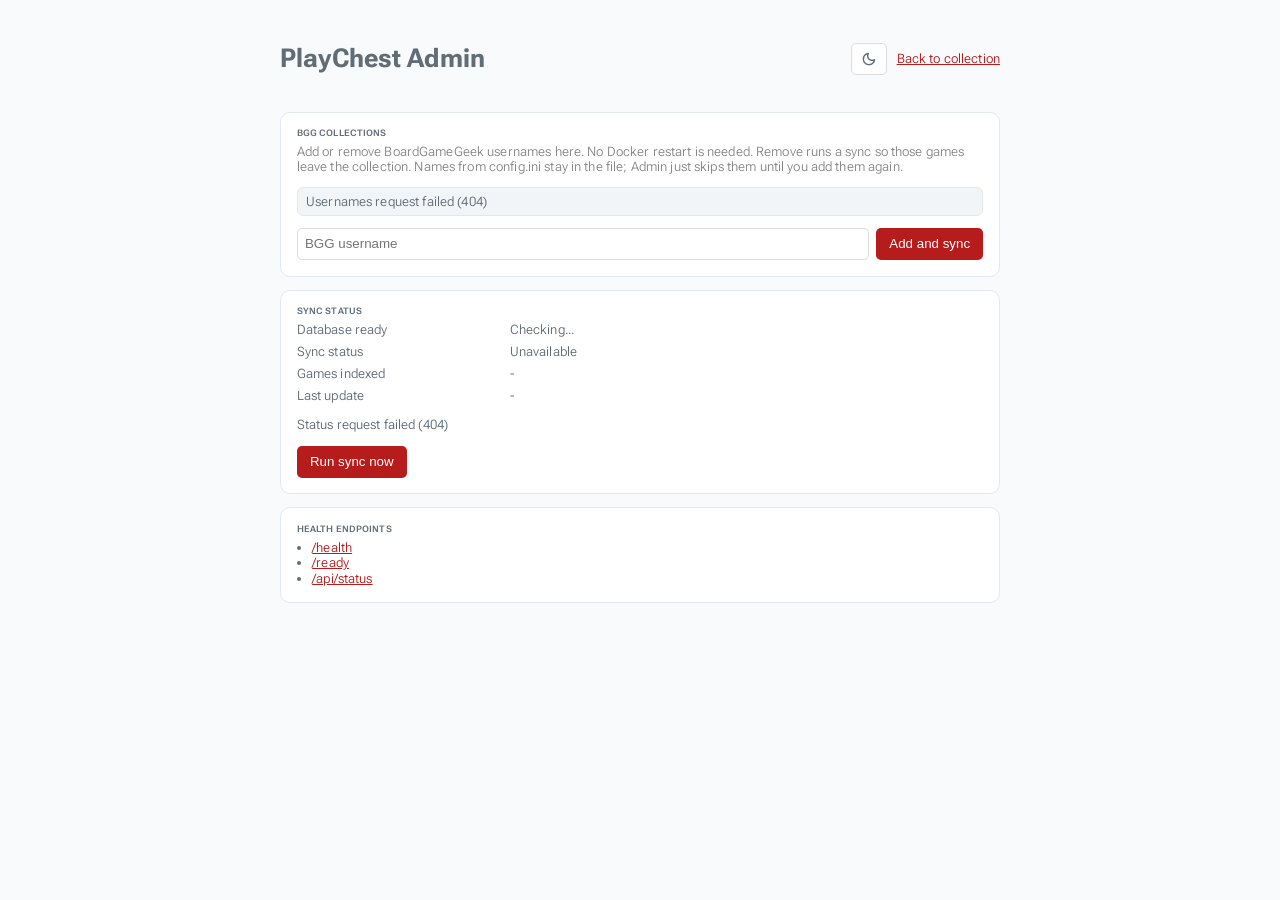
==== commit 7c2d699b: "Rename to PlayChest and group expansions under base games. Co-authored-by: Cursor <cursoragent@curso" ====
--- a/admin.html
+++ b/admin.html
@@ -3,7 +3,7 @@
 <head>
   <meta charset="utf-8">
   <meta name="viewport" content="width=device-width, initial-scale=1">
-  <title>GameCache Admin</title>
+  <title>PlayChest Admin</title>
   <meta name="theme-color" content="#b71c1c" id="themeColorMeta">
   <meta name="color-scheme" content="light dark">
   <link rel="manifest" href="manifest.webmanifest">
@@ -25,7 +25,7 @@
   <div class="offline-banner" id="offlineBanner">You are offline. Browsing the cached collection.</div>
   <main class="admin-shell">
     <header class="admin-header">
-      <h1>GameCache Admin</h1>
+      <h1>PlayChest Admin</h1>
       <div class="admin-header-actions">
         <button type="button" class="toolbar-btn theme-toggle" id="themeToggle" title="Switch to dark theme" aria-label="Switch to dark theme">
           <span class="material-symbols-rounded icon-medium theme-icon-light">dark_mode</span>
--- a/style.css
+++ b/style.css
@@ -1414,3 +1414,141 @@
         margin-top: 0.35em;
     }
 }
+
+.gameSummaryMeta {
+    display: none;
+    min-width: 0;
+}
+
+.expansionStack {
+    position: absolute;
+    right: 8px;
+    bottom: 8px;
+    display: flex;
+    align-items: center;
+    pointer-events: none;
+}
+
+.expansionStack[hidden],
+.expansionMatchBadge[hidden] {
+    display: none;
+}
+
+.expansionStackThumb {
+    width: 22px;
+    height: 22px;
+    object-fit: cover;
+    border-radius: 3px;
+    border: 1px solid var(--colorOnAccent);
+    box-shadow: 0 0 0 1px rgba(0, 0, 0, 0.25);
+    margin-left: -8px;
+}
+
+.expansionStackThumb:first-child {
+    margin-left: 0;
+}
+
+.expansionStackCount {
+    margin-left: 4px;
+    background: rgba(15, 20, 25, 0.85);
+    color: #fff;
+    font-size: 10px;
+    line-height: 1;
+    padding: 3px 5px;
+    border-radius: 999px;
+}
+
+.expansionMatchBadge {
+    position: absolute;
+    left: 8px;
+    top: 8px;
+    background: var(--colorAccent);
+    color: var(--colorOnAccent);
+    font-size: 10px;
+    padding: 2px 6px;
+    border-radius: 999px;
+}
+
+.game-card.is-expansion .game-image {
+    outline: 2px dashed var(--colorAccent);
+}
+
+.game-grid.view-list .game-card::after {
+    display: none;
+    content: none;
+}
+
+.game-grid.view-list .game-summary {
+    width: 100%;
+    height: auto;
+    min-height: 90px;
+    justify-content: flex-start;
+    gap: 0.75em;
+    padding: 0;
+}
+
+.game-grid.view-list .game-image {
+    width: 72px;
+    height: 72px;
+    object-fit: cover;
+    flex-shrink: 0;
+}
+
+.game-grid.view-list .gameSummaryMeta {
+    display: flex;
+    flex-direction: column;
+    align-items: flex-start;
+    gap: 0.2em;
+}
+
+.game-grid.view-list .gameSummaryName {
+    font-weight: 600;
+    color: var(--colorTextStrong);
+}
+
+.game-grid.view-list .gameSummaryExpansions {
+    color: var(--colorTextMuted);
+    font-size: 0.85em;
+}
+
+.game-grid.view-list .expansionStack {
+    display: none;
+}
+
+.game-grid.view-compact .expansionStackThumb {
+    display: none;
+}
+
+.savedNightsList {
+    list-style: none;
+    margin: 0 0 1em;
+    padding: 0;
+    display: grid;
+    gap: 0.5em;
+}
+
+.savedNightItem {
+    display: flex;
+    gap: 0.5em;
+    align-items: center;
+}
+
+.savedNightItem .savedNightApplyBtn {
+    flex: 1;
+}
+
+.savedNightsForm {
+    display: flex;
+    gap: 0.5em;
+    flex-wrap: wrap;
+}
+
+.savedNightsForm input {
+    flex: 1;
+    min-width: 12em;
+    padding: 0.55em 0.7em;
+    border: 1px solid var(--colorBorder);
+    border-radius: 6px;
+    background: var(--colorSurface);
+    color: inherit;
+}
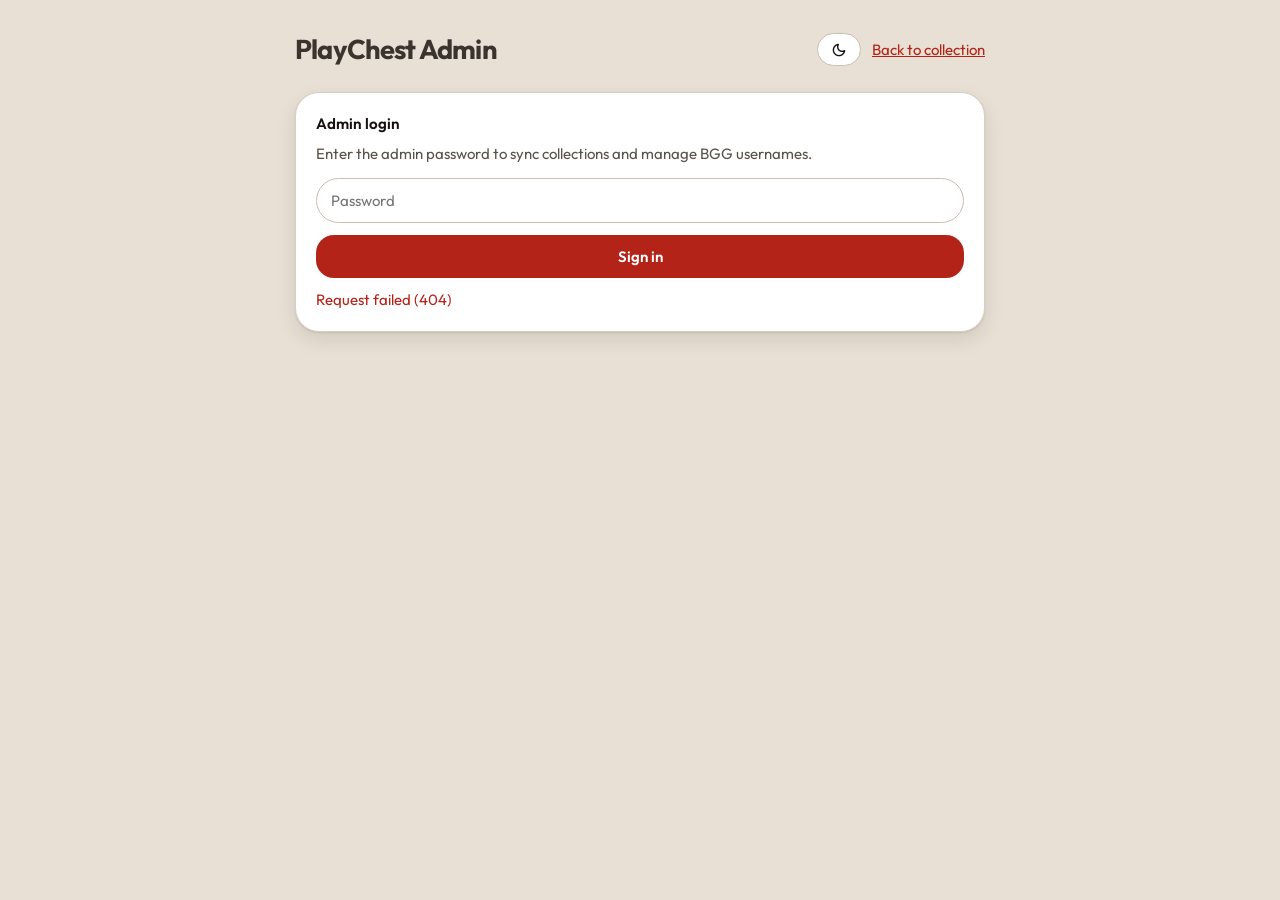
==== commit 83771ac7: "Modernize the frontend, protect admin with a password, and raise light-mode contrast. Co-authored-by" ====
--- a/admin.html
+++ b/admin.html
@@ -4,12 +4,12 @@
   <meta charset="utf-8">
   <meta name="viewport" content="width=device-width, initial-scale=1">
   <title>PlayChest Admin</title>
-  <meta name="theme-color" content="#b71c1c" id="themeColorMeta">
+  <meta name="theme-color" content="#b42318" id="themeColorMeta">
   <meta name="color-scheme" content="light dark">
   <link rel="manifest" href="manifest.webmanifest">
   <link rel="icon" type="image/svg+xml" href="icons/meeple.svg">
   <link rel="stylesheet" href="style.css">
-  <link href="https://fonts.googleapis.com/css2?family=Roboto+Flex:opsz,wght@8..144,100..1000&display=swap" rel="stylesheet">
+  <link href="https://fonts.googleapis.com/css2?family=Outfit:wght@300;400;500;600;700&display=swap" rel="stylesheet">
   <link rel="stylesheet" href="https://fonts.googleapis.com/css2?family=Material+Symbols+Rounded:opsz,wght,FILL,GRAD@20..48,100..700,1,-50..200" />
   <script>
     (function () {
@@ -31,40 +31,53 @@
           <span class="material-symbols-rounded icon-medium theme-icon-light">dark_mode</span>
           <span class="material-symbols-rounded icon-medium theme-icon-dark">light_mode</span>
         </button>
+        <button type="button" class="secondary-btn" id="adminLogoutBtn" hidden>Log out</button>
         <a href="/">Back to collection</a>
       </div>
     </header>
 
-    <section class="admin-card">
-      <h2>BGG collections</h2>
-      <p class="admin-help">Add or remove BoardGameGeek usernames here. No Docker restart is needed. Remove runs a sync so those games leave the collection. Names from config.ini stay in the file; Admin just skips them until you add them again.</p>
-      <ul class="admin-username-list" id="adminUsernameList"></ul>
-      <form class="admin-username-form" id="adminUsernameForm">
-        <input type="text" id="adminUsernameInput" placeholder="BGG username" autocomplete="off" spellcheck="false">
-        <button type="submit" class="primary-btn" id="admin-username-add-btn">Add and sync</button>
+    <section class="admin-card" id="adminLoginCard">
+      <h2>Admin login</h2>
+      <p class="admin-help" id="adminLoginHelp">Enter the admin password to sync collections and manage BGG usernames.</p>
+      <form class="adminLoginForm" id="adminLoginForm">
+        <input type="password" id="adminPasswordInput" placeholder="Password" autocomplete="current-password">
+        <button type="submit" class="primary-btn" id="adminLoginBtn">Sign in</button>
       </form>
+      <p id="adminLoginError" class="admin-error" hidden></p>
     </section>
 
-    <section class="admin-card">
-      <h2>Sync status</h2>
-      <dl class="admin-status-list">
-        <dt>Database ready</dt><dd id="admin-db-ready">Checking...</dd>
-        <dt>Sync status</dt><dd id="admin-sync-status">Checking...</dd>
-        <dt>Games indexed</dt><dd id="admin-game-count">-</dd>
-        <dt>Last update</dt><dd id="admin-updated-at">-</dd>
-      </dl>
-      <p id="admin-error" class="admin-error" hidden></p>
-      <button type="button" class="primary-btn" id="admin-sync-btn">Run sync now</button>
-    </section>
+    <div id="adminApp" hidden>
+      <section class="admin-card">
+        <h2>BGG collections</h2>
+        <p class="admin-help">Add or remove BoardGameGeek usernames here. No Docker restart is needed. Remove runs a sync so those games leave the collection. Names from config.ini stay in the file; Admin just skips them until you add them again.</p>
+        <ul class="admin-username-list" id="adminUsernameList"></ul>
+        <form class="admin-username-form" id="adminUsernameForm">
+          <input type="text" id="adminUsernameInput" placeholder="BGG username" autocomplete="off" spellcheck="false">
+          <button type="submit" class="primary-btn" id="admin-username-add-btn">Add and sync</button>
+        </form>
+      </section>
 
-    <section class="admin-card">
-      <h2>Health endpoints</h2>
-      <ul class="admin-links">
-        <li><a href="/health" target="_blank">/health</a></li>
-        <li><a href="/ready" target="_blank">/ready</a></li>
-        <li><a href="/api/status" target="_blank">/api/status</a></li>
-      </ul>
-    </section>
+      <section class="admin-card">
+        <h2>Sync status</h2>
+        <dl class="admin-status-list">
+          <dt>Database ready</dt><dd id="admin-db-ready">Checking...</dd>
+          <dt>Sync status</dt><dd id="admin-sync-status">Checking...</dd>
+          <dt>Games indexed</dt><dd id="admin-game-count">-</dd>
+          <dt>Last update</dt><dd id="admin-updated-at">-</dd>
+        </dl>
+        <p id="admin-error" class="admin-error" hidden></p>
+        <button type="button" class="primary-btn" id="admin-sync-btn">Run sync now</button>
+      </section>
+
+      <section class="admin-card">
+        <h2>Health endpoints</h2>
+        <ul class="admin-links">
+          <li><a href="/health" target="_blank">/health</a></li>
+          <li><a href="/ready" target="_blank">/ready</a></li>
+          <li><a href="/api/status" target="_blank">/api/status</a></li>
+        </ul>
+      </section>
+    </div>
   </main>
   <script src="theme.js"></script>
   <script src="admin.js"></script>
--- a/style.css
+++ b/style.css
@@ -1,124 +1,286 @@
+*,
+*::before,
+*::after {
+    box-sizing: border-box;
+}
+
 html {
     color-scheme: light;
     background: var(--colorBg);
+    max-width: 100%;
 }
 
 :root,
 html[data-theme="light"] {
-    --colorAccent: #b71c1c;
-    --colorAccentSoft: rgba(183, 28, 28, 0.1);
-    --colorBg: #F8FAFC;
-    --colorBgMuted: #F1F5F8;
+    --colorAccent: #b42318;
+    --colorAccentSoft: rgba(180, 35, 24, 0.14);
+    --colorBg: #e8e0d4;
+    --colorBgMuted: #ffffff;
     --colorSurface: #ffffff;
-    --colorText: #606c76;
-    --colorTextStrong: #334155;
-    --colorTextMuted: #888888;
-    --colorBorder: #dddddd;
-    --colorBorderSubtle: #e2e8f0;
-    --colorChip: rgba(0, 0, 0, 0.05);
-    --colorChipHover: rgba(0, 0, 0, 0.12);
-    --colorShadow: rgba(0, 0, 0, 0.18);
-    --colorHighlight: #ffe566;
-    --colorError: #d32f2f;
-    --colorErrorBg: #ffeaea;
-    --colorErrorBorder: #ffcdd2;
-    --colorOverlay: rgba(15, 23, 42, 0.45);
-    --colorGaugeTrack: #e0e0e0;
-    --colorImageBorder: rgba(0, 0, 0, 0.3);
-    --colorImageBorderStrong: rgba(0, 0, 0, 0.5);
+    --colorText: #3b342e;
+    --colorTextStrong: #14110e;
+    --colorTextMuted: #5a524a;
+    --colorBorder: #c9beaf;
+    --colorBorderSubtle: #d9d0c4;
+    --colorChip: rgba(20, 17, 14, 0.08);
+    --colorChipHover: rgba(20, 17, 14, 0.14);
+    --colorShadow: rgba(32, 22, 14, 0.18);
+    --colorHighlight: #f0c94a;
+    --colorError: #b42318;
+    --colorErrorBg: #fdecea;
+    --colorErrorBorder: #e8b4ad;
+    --colorOverlay: rgba(20, 14, 10, 0.52);
+    --colorGaugeTrack: #d9d0c4;
+    --colorImageBorder: rgba(20, 17, 14, 0.14);
+    --colorImageBorderStrong: rgba(20, 17, 14, 0.32);
     --colorOnAccent: #ffffff;
+    --radiusSm: 14px;
+    --radiusMd: 24px;
+    --radiusLg: 32px;
+    --radiusBtn: 18px;
+    --shadowCard: 0 1px 2px rgba(32, 22, 14, 0.1), 0 8px 20px rgba(32, 22, 14, 0.1);
+    --shadowLift: 0 10px 28px rgba(32, 22, 14, 0.18);
+    --shadowPanel: 0 24px 64px rgba(20, 14, 10, 0.28);
 }
 
 html[data-theme="dark"] {
     color-scheme: dark;
-    --colorAccent: #ef5350;
-    --colorAccentSoft: rgba(239, 83, 80, 0.18);
-    --colorBg: #0f1419;
-    --colorBgMuted: #1a222c;
-    --colorSurface: #232d3a;
-    --colorText: #c5d0dc;
-    --colorTextStrong: #e8eef4;
-    --colorTextMuted: #8b9aab;
-    --colorBorder: #3d4b5c;
-    --colorBorderSubtle: #2f3b4a;
-    --colorChip: rgba(255, 255, 255, 0.08);
-    --colorChipHover: rgba(255, 255, 255, 0.14);
+    --colorAccent: #ff7a6e;
+    --colorAccentSoft: rgba(255, 122, 110, 0.16);
+    --colorBg: #14110f;
+    --colorBgMuted: rgba(28, 24, 21, 0.88);
+    --colorSurface: #1e1a17;
+    --colorText: #d8d0c8;
+    --colorTextStrong: #f6f1eb;
+    --colorTextMuted: #9b9288;
+    --colorBorder: #3a332e;
+    --colorBorderSubtle: #2a2420;
+    --colorChip: rgba(255, 255, 255, 0.06);
+    --colorChipHover: rgba(255, 255, 255, 0.12);
     --colorShadow: rgba(0, 0, 0, 0.45);
     --colorHighlight: #d4b106;
-    --colorError: #ef9a9a;
+    --colorError: #ff8a80;
     --colorErrorBg: #3b1518;
     --colorErrorBorder: #6b2a2e;
-    --colorOverlay: rgba(0, 0, 0, 0.65);
-    --colorGaugeTrack: #3d4b5c;
-    --colorImageBorder: rgba(255, 255, 255, 0.18);
-    --colorImageBorderStrong: rgba(255, 255, 255, 0.35);
-    --colorOnAccent: #ffffff;
-}
-
-body {
-    background: var(--colorBg);
-    color: var(--colorText);
-    font-family: "Roboto Flex", sans-serif;
-    font-optical-sizing: auto;
-    font-weight: 300;
-    font-style: normal;
-    font-variation-settings:
-        "slnt" 0,
-        "wdth" 100,
-        "GRAD" 0,
-        "XOPQ" 96,
-        "XTRA" 468,
-        "YOPQ" 79,
-        "YTAS" 750,
-        "YTDE" -203,
-        "YTFI" 738,
-        "YTLC" 514,
-        "YTUC" 712;
-    font-size: 13px;
-    letter-spacing: .01em;
-    line-height: 1.2;
-}
-
-a {
-    color: var(--colorAccent);
-}
-
-h2 {
-    margin: 0;
-    margin-bottom: 5px;
-    padding: 0;
-    font-size: 9px;
-    text-transform: uppercase;
-}
-
-details summary {
-    cursor: pointer;
-}
-
-details summary::-webkit-details-marker {
-    display: none;
-}
-
-details>summary:first-of-type {
-    list-style-type: none;
+    --colorOverlay: rgba(0, 0, 0, 0.68);
+    --colorGaugeTrack: #3a332e;
+    --colorImageBorder: rgba(255, 255, 255, 0.08);
+    --colorImageBorderStrong: rgba(255, 255, 255, 0.24);
+    --colorOnAccent: #1a100e;
+    --radiusSm: 14px;
+    --radiusMd: 24px;
+    --radiusLg: 32px;
+    --radiusBtn: 18px;
+    --shadowCard: 0 1px 2px rgba(0, 0, 0, 0.35), 0 12px 28px rgba(0, 0, 0, 0.28);
+    --shadowLift: 0 16px 36px rgba(0, 0, 0, 0.45);
+    --shadowPanel: 0 28px 70px rgba(0, 0, 0, 0.55);
 }
 
 body {
     margin: 0;
     padding: 0;
     position: relative;
+    min-height: 100vh;
+    max-width: 100%;
+    background:
+        radial-gradient(900px 320px at 8% -8%, var(--colorAccentSoft), transparent 55%),
+        var(--colorBg);
+    color: var(--colorText);
+    font-family: Outfit, "Segoe UI", sans-serif;
+    font-weight: 400;
+    font-size: 15px;
+    letter-spacing: 0;
+    line-height: 1.45;
+    -webkit-font-smoothing: antialiased;
+}
+
+:focus-visible {
+    outline: 2px solid var(--colorAccent);
+    outline-offset: 2px;
+}
+
+button,
+input,
+select,
+textarea {
+    font: inherit;
+}
+
+a {
+    color: var(--colorAccent);
+}
+
+h2 {
+    margin: 0 0 8px;
+    padding: 0;
+    font-size: 0.72rem;
+    font-weight: 600;
+    letter-spacing: 0.08em;
+    text-transform: uppercase;
+    color: var(--colorTextMuted);
+}
+
+details summary {
+    cursor: pointer;
+}
+
+details summary::-webkit-details-marker {
+    display: none;
+}
+
+details>summary:first-of-type {
+    list-style-type: none;
 }
 
 .search {
+    position: sticky;
+    top: 0;
+    z-index: 30;
+    display: flex;
+    flex-direction: column;
+    gap: 0.75rem;
+    padding: 0.9rem 1.25rem 0.85rem;
     background: var(--colorBgMuted);
-    display: flex;
-    align-items: center;
-    padding: 1em;
+    border-bottom: 1px solid var(--colorBorder);
+    backdrop-filter: blur(18px);
+    -webkit-backdrop-filter: blur(18px);
+}
+
+.searchTop {
+    display: flex;
+    align-items: center;
+    gap: 0.85rem;
+    flex-wrap: wrap;
+}
+
+.searchMeta {
+    display: flex;
+    align-items: center;
+    gap: 1rem;
+}
+
+.searchMeta .view-toggle {
+    flex-shrink: 0;
+    margin-left: auto;
+}
+
+.brand {
+    display: inline-flex;
+    align-items: center;
+    gap: 0.65rem;
+    text-decoration: none;
+    color: var(--colorTextStrong);
+    flex-shrink: 0;
+}
+
+.brandName {
+    font-size: 1.15rem;
+    font-weight: 700;
+    letter-spacing: -0.03em;
+}
+
+.filterSheetHeader h2 {
+    font-size: 1.05rem;
+    font-weight: 600;
+    letter-spacing: -0.02em;
+    text-transform: none;
+    color: var(--colorTextStrong);
+}
+
+.filterSheet {
+    position: fixed;
+    inset: 0;
+    background: var(--colorOverlay);
+    z-index: 40;
+    display: flex;
+    justify-content: flex-end;
+}
+
+.filterSheet[hidden] {
+    display: none;
+}
+
+.filterSheetPanel {
+    width: min(420px, 100%);
+    height: 100%;
+    overflow: auto;
+    background: var(--colorSurface);
+    padding: 1.15rem 1.1rem 2rem;
+    border-radius: var(--radiusLg) 0 0 var(--radiusLg);
+    corner-shape: squircle square square squircle;
+    box-shadow: var(--shadowPanel);
+}
+
+.filterSheetHeader {
+    display: flex;
+    align-items: center;
+    justify-content: space-between;
+    margin-bottom: 1rem;
+}
+
+.filterCountBadge {
+    min-width: 1.2em;
+    padding: 0.1em 0.45em;
+    border-radius: 999px;
+    background: var(--colorAccent);
+    color: var(--colorOnAccent);
+    font-size: 0.72em;
+    font-weight: 600;
+}
+
+.filterSheetPanel .facets {
+    flex-direction: column;
+    flex-wrap: nowrap;
+    gap: 0.65rem;
+    padding: 0;
+    background: transparent;
+}
+
+.filterSheetPanel .filter-dropdown {
+    flex-grow: 0;
+    width: 100%;
+}
+
+.filterSheetPanel .filter-dropdown[open] > .filter-dropdown-content {
+    position: static;
+    box-shadow: none;
+    border: 0;
+    min-width: 0;
+    max-width: none;
+    padding: 0.15rem 0 0.4rem;
+}
+
+.bothOfUsCard {
+    display: grid;
+    gap: 0.85em;
+    justify-items: center;
+    text-align: center;
+}
+
+.bothOfUsCard img {
+    width: min(240px, 70vw);
+    border-radius: var(--radiusMd);
+}
+
+.bothOfUsTurn {
+    font-size: 0.95rem;
+    font-weight: 600;
+    color: var(--colorAccent);
+}
+
+.bothOfUsActions {
+    display: flex;
+    gap: 0.6em;
 }
 
 .wrapper {
-    padding: 1em;
+    padding: 1.25rem 1.25rem 2.5rem;
+    padding-left: max(1.25rem, env(safe-area-inset-left));
+    padding-right: max(1.25rem, env(safe-area-inset-right));
     position: relative;
+    max-width: 1400px;
+    width: 100%;
+    margin: 0 auto;
 }
 
 .material-symbols-rounded {
@@ -147,7 +309,7 @@
 
 .filter-dropdown {
     border: 1px solid var(--colorBorder);
-    border-radius: 5px;
+    border-radius: var(--radiusSm);
     background-color: var(--colorSurface);
     position: relative;
     padding: 0;
@@ -156,13 +318,13 @@
     flex-grow: 1;
 }
 
-/* Active filter indicator - red bottom border */
 .filter-dropdown.filter-active {
-    border-bottom: 3px solid var(--colorAccent);
+    border-color: var(--colorAccent);
+    box-shadow: inset 0 -2px 0 var(--colorAccent);
 }
 
 .filter-dropdown>summary {
-    padding: 5px 10px;
+    padding: 0.7rem 0.9rem;
     list-style: none;
     border: none;
     margin: 0;
@@ -172,8 +334,9 @@
     align-items: center;
     justify-content: flex-start;
     text-align: left;
-    gap: 5px;
+    gap: 0.4rem;
     min-width: 0;
+    font-weight: 500;
 }
 
 .filter-dropdown>summary .filter-title {
@@ -189,11 +352,12 @@
     z-index: 50;
     background-color: var(--colorSurface);
     border: 1px solid var(--colorBorder);
-    box-shadow: 0 4px 8px var(--colorShadow);
+    box-shadow: var(--shadowCard);
     min-width: 200px;
     max-width: calc(100vw - 16px);
     box-sizing: border-box;
     padding: 5px 0;
+    border-radius: var(--radiusSm);
 }
 
 .filter-dropdown-content {
@@ -202,7 +366,7 @@
 }
 
 .clear-all {
-    border-radius: 5px;
+    border-radius: var(--radiusSm);
     color: var(--colorOnAccent);
     display: flex;
     align-items: center;
@@ -216,129 +380,201 @@
     background: var(--colorAccent);
     color: var(--colorOnAccent);
     border: none;
-    border-radius: 5px;
+    border-radius: 999px;
     cursor: pointer;
     box-sizing: border-box;
     height: 100%;
     width: 100%;
+    min-height: 2.6rem;
+    font-weight: 600;
 }
 
 .logo {
-    margin-right: 1em;
+    margin-right: 0;
+    border-radius: 10px;
 }
 
 .search-box {
-    max-width: 300px;
-    margin-right: 1em;
-    flex-grow: 1;
+    position: relative;
+    max-width: 420px;
+    margin-right: 0;
+    flex: 1 1 16rem;
+}
+
+.searchIcon {
+    position: absolute;
+    left: 0.85rem;
+    top: 50%;
+    transform: translateY(-50%);
+    color: var(--colorTextMuted);
+    pointer-events: none;
+    font-size: 20px;
 }
 
 #search-input {
     width: 100%;
-    padding: 0.5em;
+    padding: 0.7rem 1rem 0.7rem 2.7rem;
     border: 1px solid var(--colorBorder);
-    border-radius: 5px;
+    border-radius: 22px;
+    corner-shape: squircle;
     font-size: 1em;
+    background: var(--colorSurface);
+    color: var(--colorTextStrong);
+}
+
+#search-input:focus {
+    border-color: var(--colorAccent);
+    outline: none;
+    box-shadow: 0 0 0 3px var(--colorAccentSoft);
+}
+
+.sort-group {
+    display: flex;
+    align-items: center;
+    gap: 0.5em;
+    margin-right: 0;
+    color: var(--colorTextMuted);
+    font-size: 0.9rem;
+}
+
+.sort-by {
+    max-width: 180px;
+    flex-grow: 1;
+}
+
+#sort-select {
+    padding: 0.45em 0.8em;
+    border: 1px solid var(--colorBorder);
+    border-radius: 18px;
+    corner-shape: squircle;
+    background: var(--colorSurface);
+    font-size: 0.95em;
+    color: var(--colorTextStrong);
     box-sizing: border-box;
-}
-
-.sort-group {
-    display: flex;
-    align-items: center;
-    gap: 0.3em;
-    margin-right: 1em;
-}
-
-.sort-by {
-    max-width: 150px;
-    flex-grow: 1;
-}
-
-#sort-select {
-    padding: 0.5em;
-    border: 1px solid var(--colorBorder);
-    border-radius: 5px;
-    background: var(--colorSurface);
-    font-size: 1em;
-    box-sizing: border-box;
-    height: calc(1em + 1em + 2px);
-}
-
+    height: auto;
+}
 
 .stats {
     display: inline-block;
-    margin-right: 1em;
+    margin-right: 0;
+    margin-left: auto;
     text-align: right;
     flex-grow: 1;
+    color: var(--colorTextMuted);
+    font-weight: 500;
 }
 
 .game-grid {
     display: grid;
-    grid-template-columns: repeat(auto-fill, minmax(150px, 1fr));
-    gap: 0;
+    grid-template-columns: repeat(auto-fill, minmax(min(100%, 160px), 1fr));
+    gap: 1rem;
     margin: 0 auto;
     padding: 0;
+    width: 100%;
 }
 
 .game-card {
-    border-radius: 0;
-    box-shadow: none;
+    border-radius: var(--radiusMd);
+    corner-shape: squircle;
+    box-shadow: var(--shadowCard);
     padding: 0;
     position: relative;
     display: flex;
     flex-direction: column;
-    align-items: center;
-    /* border: 1px solid rgba(0, 0, 0, 0.2); */
-    border-width: 0 1px 1px 0;
+    align-items: stretch;
+    background: var(--colorSurface);
+    border: 1px solid var(--colorBorder);
+    overflow: visible;
+    min-width: 0;
+    transition: transform 0.18s ease, box-shadow 0.18s ease;
+}
+
+.game-card:hover:not([open]) {
+    transform: translateY(-3px);
+    box-shadow: var(--shadowLift);
 }
 
 .game-summary {
     display: flex;
-    align-items: center;
-    justify-content: center;
-    height: 130px;
+    flex-direction: column;
+    align-items: stretch;
+    justify-content: flex-start;
+    height: auto;
     margin: 0;
-    padding: 10px 15px;
+    padding: 0.7rem 0.7rem 0.85rem;
     position: relative;
     list-style: none;
+}
+
+.gameSummaryMeta {
+    display: flex;
+    flex-direction: column;
+    align-items: flex-start;
+    gap: 0.15em;
+    min-width: 0;
+    width: 100%;
+    margin-top: 0.65em;
+    text-align: left;
+}
+
+.gameSummaryName {
+    font-weight: 700;
+    color: var(--colorTextStrong);
+    font-size: 0.95rem;
+    line-height: 1.3;
+    display: -webkit-box;
+    -webkit-line-clamp: 2;
+    line-clamp: 2;
+    -webkit-box-orient: vertical;
+    overflow: hidden;
+}
+
+.gameSummaryExpansions {
+    color: var(--colorTextMuted);
+    font-size: 0.78rem;
 }
 
 .game-image {
     display: block;
     margin: 0;
+    width: 100%;
+    aspect-ratio: 3 / 4;
     max-width: 100%;
-    max-height: 100%;
-    border: 1px solid var(--colorImageBorder);
-    border-radius: 5px;
-    box-shadow: 3px 3px 15px var(--colorShadow);
-    image-rendering: smooth;
+    max-height: none;
+    object-fit: cover;
+    border: 0;
+    border-radius: 20px;
+    corner-shape: squircle;
+    box-shadow: none;
+    background: var(--colorBgMuted);
 }
 
 .game-image:hover {
-    transform: scale(1.05);
-    transition: all 0.2s ease-in-out;
-    border: 1px solid var(--colorImageBorderStrong);
+    transform: none;
+    border: 0;
 }
 
 .game-details {
-    box-shadow: 1px 1px 15px var(--colorShadow);
-    border-radius: 5px;
+    box-shadow: var(--shadowPanel);
+    border-radius: var(--radiusMd);
+    corner-shape: squircle;
     left: 8px;
     position: absolute;
     top: 8px;
-    width: min(400px, calc(100vw - 16px));
+    width: min(420px, calc(100vw - 16px));
     z-index: 100;
     padding: 0;
     overflow: hidden;
     display: flex;
     flex-direction: column;
-    font-size: 11px
+    font-size: 14px;
+    border: 1px solid var(--colorBorderSubtle);
 }
 
 .card-header {
     display: flex;
     align-items: center;
-    padding: 10px 15px;
+    padding: 14px 16px;
     border-bottom: 1px solid var(--colorBorderSubtle);
     position: relative;
 }
@@ -353,8 +589,8 @@
     width: 100%;
     height: 100%;
     object-fit: cover;
-    border-radius: 5px;
-    border: 1px solid var(--colorBorder);
+    border-radius: 8px;
+    border: 0;
 }
 
 .title-section {
@@ -363,24 +599,26 @@
 }
 
 .game-title {
-    margin: 0 0 5px 0;
-    font-size: 20px;
+    margin: 0 0 6px 0;
+    font-size: 1.25rem;
     line-height: 1.2;
-    color: var(--colorOnAccent);
-    text-shadow: 0 2px 4px rgba(0, 0, 0, 0.9);
-    line-height: 1.2;
+    font-weight: 700;
+    letter-spacing: -0.03em;
+    color: inherit;
+    text-shadow: none;
+    padding-right: 2rem;
 }
 
 .title-section .tag-chip {
-    background: var(--colorChipHover);
-    color: var(--colorOnAccent);
+    background: rgba(0, 0, 0, 0.16);
+    color: inherit;
 }
 
 .stats-bar {
     display: flex;
     align-items: center;
     gap: 15px;
-    padding: 10px 15px 10px;
+    padding: 12px 16px;
     background: var(--colorBgMuted);
     border-bottom: 1px solid var(--colorBorderSubtle);
     flex-wrap: wrap;
@@ -419,18 +657,18 @@
 }
 
 .description-section {
-    padding: 10px 15px;
-    line-height: 1.5;
+    padding: 14px 16px;
+    line-height: 1.55;
     border-bottom: 1px solid var(--colorBorderSubtle);
 }
 
 .tags-section {
-    padding: 10px 15px;
+    padding: 14px 16px;
     border-bottom: 1px solid var(--colorBorderSubtle);
 }
 
 .expansions-section {
-    padding: 10px 15px;
+    padding: 14px 16px;
 }
 
 .expansion-chips {
@@ -481,8 +719,8 @@
     max-width: 100%;
     max-height: 80px;
     border: 1px solid var(--colorImageBorder);
-    border-radius: 5px;
-    box-shadow: 1px 1px 6px var(--colorShadow);
+    border-radius: 10px;
+    box-shadow: none;
 }
 
 .expansion-tile-name {
@@ -561,14 +799,14 @@
 .tag-chips {
     display: flex;
     flex-wrap: wrap;
-    gap: 3px;
-    font-size: 9px;
-    margin-left: -5px
+    gap: 6px;
+    font-size: 0.78rem;
+    margin-left: 0;
 }
 
 .tag-chip {
-    padding: 4px 6px;
-    border-radius: 10px;
+    padding: 0.25em 0.65em;
+    border-radius: 999px;
     background: var(--colorChip);
 }
 
@@ -584,7 +822,7 @@
 }
 
 .bottom-info {
-    padding: 10px 15px;
+    padding: 12px 16px;
     background: var(--colorBgMuted);
     display: flex;
     align-items: center;
@@ -684,11 +922,13 @@
 }
 
 .pagination button {
-    padding: 0.5em 0.8em;
+    padding: 0.5em 0.85em;
     border: 1px solid var(--colorBorder);
     background: var(--colorSurface);
     cursor: pointer;
-    border-radius: 5px;
+    border-radius: var(--radiusBtn);
+    corner-shape: squircle;
+    min-width: 2.4rem;
 }
 
 .pagination button:hover {
@@ -718,23 +958,42 @@
     }
 
     .search {
+        padding: 0.75rem 0.85rem 0.8rem;
+        padding-left: max(0.85rem, env(safe-area-inset-left));
+        padding-right: max(0.85rem, env(safe-area-inset-right));
+        gap: 0.65rem;
+    }
+
+    .brandName {
+        font-size: 1rem;
+    }
+
+    .search-box {
+        flex: 1 1 100%;
+        max-width: none;
+        order: 3;
+    }
+
+    .toolbar {
+        flex: 1 1 100%;
+        justify-content: flex-start;
         flex-wrap: wrap;
-        gap: 0.75em;
-    }
-
-    .logo {
-        margin-right: 0;
-    }
-
-    .search-box {
-        flex: 1 1 12em;
-        max-width: none;
-        margin-right: 0;
-    }
-
-    .sort-group {
-        flex: 1 1 100%;
-        margin-right: 0;
+        overflow: visible;
+        width: 100%;
+    }
+
+    .toolbar-btn {
+        padding: 0.45em 0.62em;
+        flex-shrink: 0;
+    }
+
+    .searchMeta {
+        flex-wrap: wrap;
+        gap: 0.6rem;
+    }
+
+    .searchMeta .view-toggle {
+        margin-left: 0;
     }
 
     .sort-by {
@@ -790,36 +1049,99 @@
     .game-details .tag-chips {
         font-size: 11px;
     }
+
+    .filterSheet {
+        align-items: flex-end;
+    }
+
+    .filterSheetPanel {
+        width: 100%;
+        height: min(92vh, 100%);
+        border-radius: var(--radiusLg) var(--radiusLg) 0 0;
+        corner-shape: squircle squircle square square;
+    }
+
+    .wrapper {
+        padding: 0.75rem;
+        padding-left: max(0.75rem, env(safe-area-inset-left));
+        padding-right: max(0.75rem, env(safe-area-inset-right));
+        padding-bottom: max(2rem, env(safe-area-inset-bottom));
+    }
+
+    .game-grid {
+        grid-template-columns: repeat(2, minmax(0, 1fr));
+        gap: 0.7rem;
+    }
+
+    .game-grid.view-compact {
+        grid-template-columns: repeat(3, minmax(0, 1fr));
+        gap: 0.5rem;
+    }
+
+    .game-summary {
+        padding: 0.5rem 0.5rem 0.7rem;
+    }
+
+    .game-image {
+        border-radius: 16px;
+    }
+
+    .game-card:hover:not([open]) {
+        transform: none;
+    }
 }
 
 .toolbar {
     display: flex;
     align-items: center;
-    gap: 0.35em;
+    gap: 0.4rem;
     flex-wrap: wrap;
+    margin-left: auto;
+    min-width: 0;
 }
 
 .toolbar-btn {
     display: inline-flex;
     align-items: center;
-    gap: 0.25em;
+    gap: 0.35em;
     border: 1px solid var(--colorBorder);
     background: var(--colorSurface);
-    border-radius: 5px;
-    padding: 0.45em 0.6em;
+    border-radius: var(--radiusBtn);
+    corner-shape: squircle;
+    padding: 0.45em 0.8em;
     cursor: pointer;
-    color: inherit;
+    color: var(--colorTextStrong);
+    font-weight: 600;
+    box-shadow: none;
 }
 
 .toolbar-btn:hover,
 .toolbar-btn.is-active {
+    color: var(--colorAccent);
+    background: var(--colorAccentSoft);
     border-color: var(--colorAccent);
-    color: var(--colorAccent);
+    box-shadow: none;
 }
 
 .view-toggle {
     display: inline-flex;
-    gap: 0.25em;
+    gap: 0;
+    padding: 0.15rem;
+    background: var(--colorSurface);
+    border-radius: 22px;
+    corner-shape: squircle;
+    border: 1px solid var(--colorBorder);
+    box-shadow: none;
+}
+
+.view-toggle .toolbar-btn {
+    box-shadow: none;
+    padding: 0.4em 0.55em;
+}
+
+.view-toggle .toolbar-btn.is-active {
+    background: var(--colorAccent);
+    color: var(--colorOnAccent);
 }
 
 .modal-overlay {
@@ -842,8 +1164,9 @@
     max-height: calc(100vh - 2em);
     overflow: auto;
     background: var(--colorSurface);
-    border-radius: 10px;
-    box-shadow: 0 20px 50px var(--colorShadow);
+    border-radius: var(--radiusLg);
+    corner-shape: squircle;
+    box-shadow: var(--shadowPanel);
 }
 
 .modal-header {
@@ -855,8 +1178,11 @@
 }
 
 .modal-header h2 {
-    font-size: 1.1rem;
+    font-size: 1.15rem;
+    font-weight: 700;
+    letter-spacing: -0.02em;
     text-transform: none;
+    color: var(--colorTextStrong);
 }
 
 .modal-body {
@@ -873,9 +1199,11 @@
 .secondary-btn,
 .save-note-btn {
     border: 0;
-    border-radius: 5px;
-    padding: 0.65em 1em;
+    border-radius: var(--radiusBtn);
+    corner-shape: squircle;
+    padding: 0.7em 1.15em;
     cursor: pointer;
+    font-weight: 600;
 }
 
 .primary-btn,
@@ -902,8 +1230,8 @@
 
 .picked-game-image {
     max-width: 180px;
-    border-radius: 8px;
-    box-shadow: 0 8px 24px var(--colorShadow);
+    border-radius: var(--radiusMd);
+    box-shadow: var(--shadowLift);
 }
 
 .tonight-form {
@@ -923,8 +1251,8 @@
     width: 100%;
     box-sizing: border-box;
     border: 1px solid var(--colorBorder);
-    border-radius: 5px;
-    padding: 0.55em;
+    border-radius: var(--radiusSm);
+    padding: 0.65em 0.8em;
 }
 
 .stats-dashboard {
@@ -941,8 +1269,8 @@
 .stat-card {
     background: var(--colorBg);
     border: 1px solid var(--colorBorderSubtle);
-    border-radius: 8px;
-    padding: 0.9em;
+    border-radius: var(--radiusMd);
+    padding: 1em;
     display: grid;
     gap: 0.25em;
 }
@@ -985,7 +1313,7 @@
 }
 
 .personal-notes-section {
-    padding: 0.8em 0;
+    padding: 14px 16px;
 }
 
 .personal-tags {
@@ -1006,40 +1334,42 @@
 .game-grid.view-list {
     display: flex;
     flex-direction: column;
-    gap: 0.5em;
+    gap: 0.7em;
 }
 
 .game-grid.view-list .game-card {
     flex-direction: row;
     align-items: center;
     border: 1px solid var(--colorBorderSubtle);
-    border-radius: 8px;
-    padding: 0.5em;
+    border-radius: var(--radiusMd);
+    padding: 0.55em;
 }
 
 .game-grid.view-list .game-summary {
-    width: 90px;
-    height: 90px;
+    width: 100%;
+    height: auto;
     padding: 0;
 }
 
 .game-grid.view-list .game-card::after {
-    content: attr(data-game-name);
-    padding: 0 0.75em;
-    font-size: 0.95rem;
+    display: none;
+    content: none;
 }
 
 .game-grid.view-compact {
-    grid-template-columns: repeat(auto-fill, minmax(96px, 1fr));
+    grid-template-columns: repeat(auto-fill, minmax(min(100%, 108px), 1fr));
+    gap: 0.7rem;
 }
 
 .game-grid.view-compact .game-summary {
-    height: 96px;
-    padding: 6px;
+    height: auto;
+    padding: 0.45rem;
 }
 
 .game-grid.view-compact .game-image {
     box-shadow: none;
+    max-height: none;
+    aspect-ratio: 1;
 }
 
 .admin-header-actions {
@@ -1068,9 +1398,24 @@
 .admin-card {
     background: var(--colorSurface);
     border: 1px solid var(--colorBorderSubtle);
-    border-radius: 10px;
-    padding: 1.2em;
+    border-radius: var(--radiusMd);
+    corner-shape: squircle;
+    padding: 1.35em;
     margin-bottom: 1em;
+    box-shadow: var(--shadowCard);
+}
+
+.admin-header h1 {
+    margin: 0;
+    font-size: 1.7rem;
+    letter-spacing: -0.03em;
+}
+
+.admin-card h2 {
+    font-size: 0.95rem;
+    letter-spacing: 0;
+    text-transform: none;
+    color: var(--colorTextStrong);
 }
 
 .admin-status-list {
@@ -1114,8 +1459,8 @@
     flex: 1 1 12em;
     box-sizing: border-box;
     border: 1px solid var(--colorBorder);
-    border-radius: 5px;
-    padding: 0.55em;
+    border-radius: 999px;
+    padding: 0.65em 0.9em;
     background: var(--colorSurface);
     color: var(--colorText);
 }
@@ -1128,6 +1473,15 @@
 @media screen and (max-width: 640px) {
     .toolbar-label {
         display: none;
+    }
+
+    .toolbar {
+        flex: 1 1 100%;
+        justify-content: flex-start;
+        flex-wrap: wrap;
+        overflow: visible;
+        width: 100%;
+        min-width: 0;
     }
 
     .stat-cards {
@@ -1190,7 +1544,7 @@
 }
 
 html[data-theme="dark"] .game-title {
-    text-shadow: 0 2px 6px rgba(0, 0, 0, 0.85);
+    text-shadow: none;
 }
 
 html[data-theme="dark"] .highlight {
@@ -1269,8 +1623,8 @@
     width: 100%;
     box-sizing: border-box;
     border: 1px solid var(--colorBorder);
-    border-radius: 5px;
-    padding: 0.55em;
+    border-radius: var(--radiusSm);
+    padding: 0.65em 0.8em;
 }
 
 .comparePicker {
@@ -1415,15 +1769,11 @@
     }
 }
 
-.gameSummaryMeta {
-    display: none;
-    min-width: 0;
-}
-
 .expansionStack {
     position: absolute;
-    right: 8px;
-    bottom: 8px;
+    right: 14px;
+    top: 14px;
+    bottom: auto;
     display: flex;
     align-items: center;
     pointer-events: none;
@@ -1460,12 +1810,13 @@
 
 .expansionMatchBadge {
     position: absolute;
-    left: 8px;
-    top: 8px;
+    left: 14px;
+    top: 14px;
     background: var(--colorAccent);
     color: var(--colorOnAccent);
     font-size: 10px;
-    padding: 2px 6px;
+    font-weight: 600;
+    padding: 3px 8px;
     border-radius: 999px;
 }
 
@@ -1479,19 +1830,23 @@
 }
 
 .game-grid.view-list .game-summary {
+    flex-direction: row;
     width: 100%;
     height: auto;
     min-height: 90px;
     justify-content: flex-start;
-    gap: 0.75em;
-    padding: 0;
+    align-items: center;
+    gap: 0.9em;
+    padding: 0.15rem 0.35rem 0.15rem 0.15rem;
 }
 
 .game-grid.view-list .game-image {
-    width: 72px;
-    height: 72px;
+    width: 76px;
+    height: 76px;
+    aspect-ratio: auto;
     object-fit: cover;
     flex-shrink: 0;
+    border-radius: 10px;
 }
 
 .game-grid.view-list .gameSummaryMeta {
@@ -1499,6 +1854,13 @@
     flex-direction: column;
     align-items: flex-start;
     gap: 0.2em;
+    text-align: left;
+    margin-top: 0;
+}
+
+.game-grid.view-compact .gameSummaryMeta,
+.game-grid.view-compact .expansionStackThumb {
+    display: none;
 }
 
 .game-grid.view-list .gameSummaryName {
@@ -1548,7 +1910,77 @@
     min-width: 12em;
     padding: 0.55em 0.7em;
     border: 1px solid var(--colorBorder);
-    border-radius: 6px;
+    border-radius: var(--radiusLg);
+    corner-shape: squircle;
     background: var(--colorSurface);
     color: inherit;
 }
+
+.adminLoginForm {
+    display: flex;
+    flex-direction: column;
+    gap: 0.75rem;
+}
+
+.adminLoginForm input {
+    width: 100%;
+    box-sizing: border-box;
+    border: 1px solid var(--colorBorder);
+    border-radius: var(--radiusLg);
+    corner-shape: squircle;
+    padding: 0.7em 0.9em;
+    background: var(--colorSurface);
+    color: var(--colorText);
+}
+
+.admin-error {
+    margin: 0.75em 0 0;
+    color: var(--colorError);
+}
+
+@media screen and (max-width: 640px) {
+    .game-grid:not(.view-list) {
+        grid-template-columns: repeat(2, minmax(0, 1fr));
+        gap: 0.7rem;
+        width: 100%;
+    }
+
+    .game-grid.view-compact {
+        grid-template-columns: repeat(3, minmax(0, 1fr));
+        gap: 0.5rem;
+    }
+}
+
+@supports (corner-shape: squircle) {
+    .game-card,
+    .game-image,
+    .game-details,
+    .toolbar-btn,
+    .view-toggle,
+    #search-input,
+    #sort-select,
+    .modal-panel,
+    .admin-card,
+    .stat-card,
+    .filter-dropdown,
+    .pagination button,
+    .primary-btn,
+    .secondary-btn,
+    .save-note-btn,
+    .picked-game-image,
+    .cover-image img,
+    .expansion-thumb,
+    .comparePickedCard img,
+    .compareSuggestions,
+    .savedNightsForm input,
+    .personal-note-input,
+    .personal-tag-input,
+    .admin-username-form input,
+    .admin-username-item,
+    .logo,
+    .tag-chip,
+    .bothOfUsCard img {
+        corner-shape: squircle;
+    }
+}
+
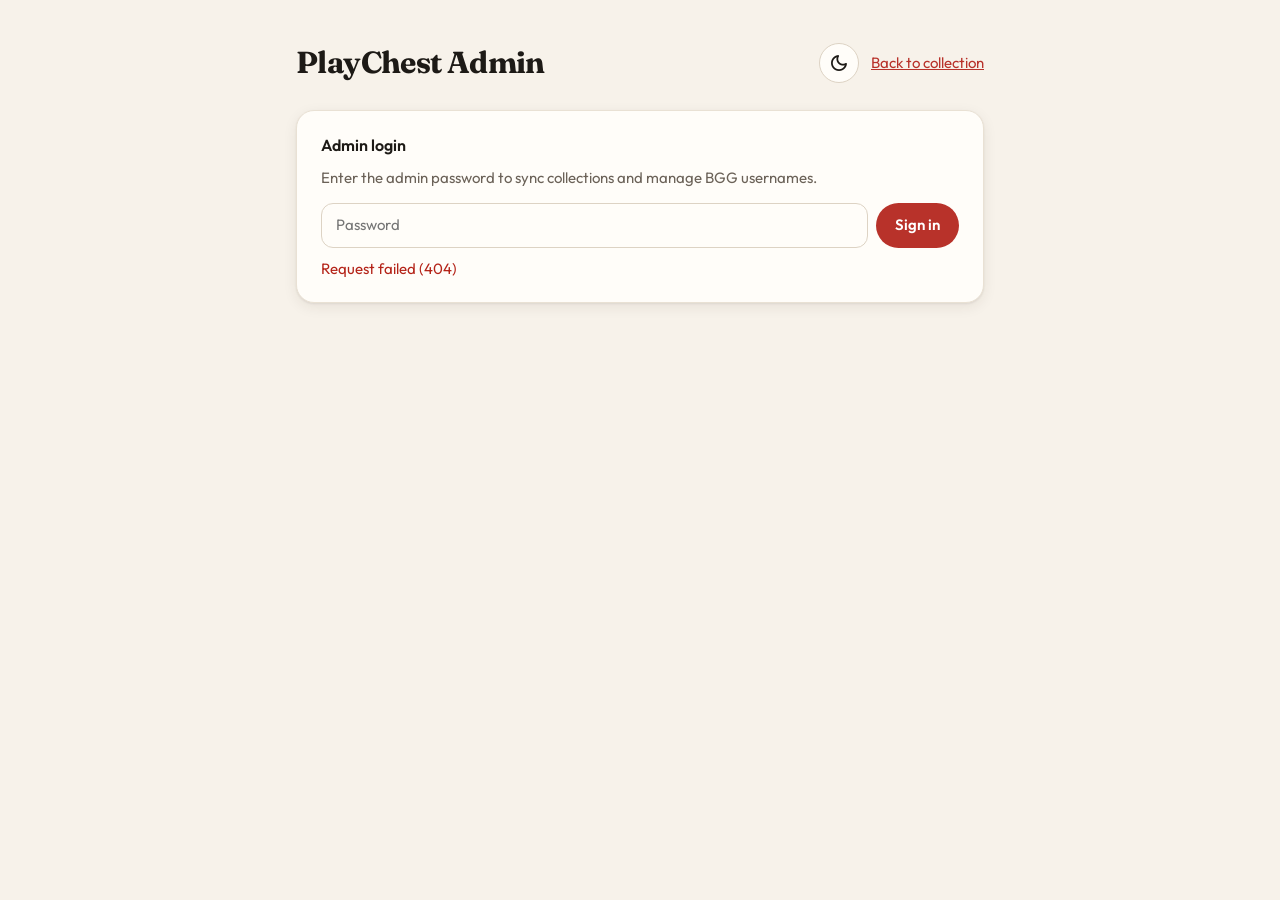
==== commit a8c7229e: "Redesign the collection UI around picking a game for tonight - Header: search, a primary "Pick for u" ====
--- a/admin.html
+++ b/admin.html
@@ -4,12 +4,12 @@
   <meta charset="utf-8">
   <meta name="viewport" content="width=device-width, initial-scale=1">
   <title>PlayChest Admin</title>
-  <meta name="theme-color" content="#b42318" id="themeColorMeta">
+  <meta name="theme-color" content="#f7f2ea" id="themeColorMeta">
   <meta name="color-scheme" content="light dark">
   <link rel="manifest" href="manifest.webmanifest">
   <link rel="icon" type="image/svg+xml" href="icons/meeple.svg">
   <link rel="stylesheet" href="style.css">
-  <link href="https://fonts.googleapis.com/css2?family=Outfit:wght@300;400;500;600;700&display=swap" rel="stylesheet">
+  <link href="https://fonts.googleapis.com/css2?family=Fraunces:opsz,wght@9..144,600;9..144,700&family=Outfit:wght@400;500;600;700&display=swap" rel="stylesheet">
   <link rel="stylesheet" href="https://fonts.googleapis.com/css2?family=Material+Symbols+Rounded:opsz,wght,FILL,GRAD@20..48,100..700,1,-50..200" />
   <script>
     (function () {
@@ -74,7 +74,6 @@
         <ul class="admin-links">
           <li><a href="/health" target="_blank">/health</a></li>
           <li><a href="/ready" target="_blank">/ready</a></li>
-          <li><a href="/api/status" target="_blank">/api/status</a></li>
         </ul>
       </section>
     </div>
--- a/style.css
+++ b/style.css
@@ -1,102 +1,119 @@
+/* ==========================================================================
+   PlayChest — "game table" design system
+   Warm paper surfaces, ink text, one tomato accent. Every color is a token
+   so light and dark themes stay in sync.
+   ========================================================================== */
+
 *,
 *::before,
 *::after {
     box-sizing: border-box;
 }
 
-html {
-    color-scheme: light;
-    background: var(--colorBg);
-    max-width: 100%;
-}
-
 :root,
 html[data-theme="light"] {
-    --colorAccent: #b42318;
-    --colorAccentSoft: rgba(180, 35, 24, 0.14);
-    --colorBg: #e8e0d4;
-    --colorBgMuted: #ffffff;
-    --colorSurface: #ffffff;
-    --colorText: #3b342e;
-    --colorTextStrong: #14110e;
-    --colorTextMuted: #5a524a;
-    --colorBorder: #c9beaf;
-    --colorBorderSubtle: #d9d0c4;
-    --colorChip: rgba(20, 17, 14, 0.08);
-    --colorChipHover: rgba(20, 17, 14, 0.14);
-    --colorShadow: rgba(32, 22, 14, 0.18);
-    --colorHighlight: #f0c94a;
+    color-scheme: light;
+    --colorBg: #f7f2ea;
+    --colorBgMuted: rgba(247, 242, 234, 0.94);
+    --colorSurface: #fffdf9;
+    --colorSurface2: #efe7da;
+    --colorTextStrong: #1d1a16;
+    --colorText: #3a342d;
+    --colorTextMuted: #6b6258;
+    --colorBorder: #ddd3c4;
+    --colorBorderSubtle: #e9e1d4;
+    --colorAccent: #b8322a;
+    --colorAccentHover: #9d2820;
+    --colorAccentSoft: rgba(184, 50, 42, 0.1);
+    --colorOnAccent: #ffffff;
+    --colorChip: rgba(29, 26, 22, 0.06);
+    --colorChipHover: rgba(29, 26, 22, 0.11);
+    --colorShadow: rgba(48, 34, 20, 0.16);
+    --colorHighlight: #f5d36b;
     --colorError: #b42318;
     --colorErrorBg: #fdecea;
     --colorErrorBorder: #e8b4ad;
-    --colorOverlay: rgba(20, 14, 10, 0.52);
-    --colorGaugeTrack: #d9d0c4;
-    --colorImageBorder: rgba(20, 17, 14, 0.14);
-    --colorImageBorderStrong: rgba(20, 17, 14, 0.32);
-    --colorOnAccent: #ffffff;
-    --radiusSm: 14px;
-    --radiusMd: 24px;
-    --radiusLg: 32px;
-    --radiusBtn: 18px;
-    --shadowCard: 0 1px 2px rgba(32, 22, 14, 0.1), 0 8px 20px rgba(32, 22, 14, 0.1);
-    --shadowLift: 0 10px 28px rgba(32, 22, 14, 0.18);
-    --shadowPanel: 0 24px 64px rgba(20, 14, 10, 0.28);
+    --colorOverlay: rgba(29, 22, 16, 0.5);
+    --colorGaugeTrack: #e2d9cb;
+    --colorImageBorder: rgba(29, 26, 22, 0.1);
+    --colorImageBorderStrong: rgba(29, 26, 22, 0.28);
+    --coverMatAlpha: 0.2;
+    --shadowCard: 0 1px 2px rgba(48, 34, 20, 0.08), 0 4px 14px rgba(48, 34, 20, 0.08);
+    --shadowLift: 0 14px 30px rgba(48, 34, 20, 0.18);
+    --shadowPanel: 0 30px 80px rgba(29, 22, 16, 0.3);
 }
 
 html[data-theme="dark"] {
     color-scheme: dark;
-    --colorAccent: #ff7a6e;
-    --colorAccentSoft: rgba(255, 122, 110, 0.16);
-    --colorBg: #14110f;
-    --colorBgMuted: rgba(28, 24, 21, 0.88);
-    --colorSurface: #1e1a17;
-    --colorText: #d8d0c8;
-    --colorTextStrong: #f6f1eb;
-    --colorTextMuted: #9b9288;
-    --colorBorder: #3a332e;
-    --colorBorderSubtle: #2a2420;
-    --colorChip: rgba(255, 255, 255, 0.06);
-    --colorChipHover: rgba(255, 255, 255, 0.12);
-    --colorShadow: rgba(0, 0, 0, 0.45);
+    --colorBg: #16130f;
+    --colorBgMuted: rgba(22, 19, 15, 0.94);
+    --colorSurface: #211d18;
+    --colorSurface2: #2b2620;
+    --colorTextStrong: #f5efe7;
+    --colorText: #ddd5ca;
+    --colorTextMuted: #a59c90;
+    --colorBorder: #3a332b;
+    --colorBorderSubtle: #2d2822;
+    --colorAccent: #ff8a73;
+    --colorAccentHover: #ffa391;
+    --colorAccentSoft: rgba(255, 138, 115, 0.14);
+    --colorOnAccent: #210f0a;
+    --colorChip: rgba(255, 255, 255, 0.07);
+    --colorChipHover: rgba(255, 255, 255, 0.13);
+    --colorShadow: rgba(0, 0, 0, 0.5);
     --colorHighlight: #d4b106;
     --colorError: #ff8a80;
     --colorErrorBg: #3b1518;
     --colorErrorBorder: #6b2a2e;
-    --colorOverlay: rgba(0, 0, 0, 0.68);
-    --colorGaugeTrack: #3a332e;
+    --colorOverlay: rgba(0, 0, 0, 0.66);
+    --colorGaugeTrack: #3a332b;
     --colorImageBorder: rgba(255, 255, 255, 0.08);
     --colorImageBorderStrong: rgba(255, 255, 255, 0.24);
-    --colorOnAccent: #1a100e;
-    --radiusSm: 14px;
-    --radiusMd: 24px;
-    --radiusLg: 32px;
-    --radiusBtn: 18px;
-    --shadowCard: 0 1px 2px rgba(0, 0, 0, 0.35), 0 12px 28px rgba(0, 0, 0, 0.28);
-    --shadowLift: 0 16px 36px rgba(0, 0, 0, 0.45);
-    --shadowPanel: 0 28px 70px rgba(0, 0, 0, 0.55);
+    --coverMatAlpha: 0.28;
+    --shadowCard: 0 1px 2px rgba(0, 0, 0, 0.4), 0 6px 18px rgba(0, 0, 0, 0.25);
+    --shadowLift: 0 16px 36px rgba(0, 0, 0, 0.5);
+    --shadowPanel: 0 30px 80px rgba(0, 0, 0, 0.6);
+}
+
+:root {
+    --fontBody: Outfit, "Segoe UI", system-ui, sans-serif;
+    --fontDisplay: Fraunces, Georgia, "Times New Roman", serif;
+    --radiusXs: 8px;
+    --radiusSm: 12px;
+    --radiusMd: 18px;
+    --radiusLg: 26px;
+    --radiusPill: 999px;
+    --gutter: clamp(16px, 3vw, 32px);
+    --contentMax: 1440px;
+    --bottomBarHeight: 0px;
+    --ease: cubic-bezier(0.2, 0.8, 0.2, 1);
+}
+
+html {
+    background: var(--colorBg);
+    max-width: 100%;
+    -webkit-text-size-adjust: 100%;
 }
 
 body {
     margin: 0;
-    padding: 0;
-    position: relative;
     min-height: 100vh;
     max-width: 100%;
-    background:
-        radial-gradient(900px 320px at 8% -8%, var(--colorAccentSoft), transparent 55%),
-        var(--colorBg);
+    background: var(--colorBg);
     color: var(--colorText);
-    font-family: Outfit, "Segoe UI", sans-serif;
-    font-weight: 400;
+    font-family: var(--fontBody);
     font-size: 15px;
-    letter-spacing: 0;
-    line-height: 1.45;
+    line-height: 1.5;
     -webkit-font-smoothing: antialiased;
 }
 
 :focus-visible {
     outline: 2px solid var(--colorAccent);
     outline-offset: 2px;
+}
+
+[hidden] {
+    display: none !important;
 }
 
 button,
@@ -104,6 +121,11 @@
 select,
 textarea {
     font: inherit;
+    color: inherit;
+}
+
+button {
+    -webkit-tap-highlight-color: transparent;
 }
 
 a {
@@ -111,11 +133,10 @@
 }
 
 h2 {
-    margin: 0 0 8px;
-    padding: 0;
+    margin: 0 0 10px;
     font-size: 0.72rem;
     font-weight: 600;
-    letter-spacing: 0.08em;
+    letter-spacing: 0.09em;
     text-transform: uppercase;
     color: var(--colorTextMuted);
 }
@@ -128,1082 +149,1187 @@
     display: none;
 }
 
-details>summary:first-of-type {
+details > summary:first-of-type {
     list-style-type: none;
 }
+
+.material-symbols-rounded {
+    font-size: 20px;
+    line-height: 1;
+    vertical-align: middle;
+    user-select: none;
+}
+
+.material-symbols-rounded.icon-medium {
+    font-size: 22px;
+}
+
+.material-symbols-rounded.icon-small {
+    font-size: 18px;
+}
+
+/* --------------------------------------------------------------------------
+   Header
+   -------------------------------------------------------------------------- */
 
 .search {
     position: sticky;
     top: 0;
     z-index: 30;
-    display: flex;
-    flex-direction: column;
-    gap: 0.75rem;
-    padding: 0.9rem 1.25rem 0.85rem;
+    display: grid;
+    gap: 12px;
+    padding: 14px var(--gutter) 12px;
     background: var(--colorBgMuted);
-    border-bottom: 1px solid var(--colorBorder);
-    backdrop-filter: blur(18px);
-    -webkit-backdrop-filter: blur(18px);
+    border-bottom: 1px solid var(--colorBorderSubtle);
+}
+
+@supports (backdrop-filter: blur(1px)) {
+    @media (min-width: 761px) {
+        .search {
+            backdrop-filter: saturate(1.4) blur(16px);
+            -webkit-backdrop-filter: saturate(1.4) blur(16px);
+        }
+    }
 }
 
 .searchTop {
     display: flex;
     align-items: center;
-    gap: 0.85rem;
-    flex-wrap: wrap;
-}
-
-.searchMeta {
-    display: flex;
-    align-items: center;
-    gap: 1rem;
-}
-
-.searchMeta .view-toggle {
-    flex-shrink: 0;
-    margin-left: auto;
+    gap: 14px;
+    max-width: var(--contentMax);
+    width: 100%;
+    margin: 0 auto;
 }
 
 .brand {
     display: inline-flex;
     align-items: center;
-    gap: 0.65rem;
+    gap: 10px;
+    flex-shrink: 0;
     text-decoration: none;
     color: var(--colorTextStrong);
-    flex-shrink: 0;
+}
+
+.logo {
+    display: block;
+    width: 32px;
+    height: 32px;
 }
 
 .brandName {
-    font-size: 1.15rem;
+    font-family: var(--fontDisplay);
+    font-size: 1.35rem;
     font-weight: 700;
-    letter-spacing: -0.03em;
-}
-
-.filterSheetHeader h2 {
-    font-size: 1.05rem;
-    font-weight: 600;
     letter-spacing: -0.02em;
-    text-transform: none;
-    color: var(--colorTextStrong);
-}
-
-.filterSheet {
-    position: fixed;
-    inset: 0;
-    background: var(--colorOverlay);
-    z-index: 40;
-    display: flex;
-    justify-content: flex-end;
-}
-
-.filterSheet[hidden] {
-    display: none;
-}
-
-.filterSheetPanel {
-    width: min(420px, 100%);
-    height: 100%;
-    overflow: auto;
-    background: var(--colorSurface);
-    padding: 1.15rem 1.1rem 2rem;
-    border-radius: var(--radiusLg) 0 0 var(--radiusLg);
-    corner-shape: squircle square square squircle;
-    box-shadow: var(--shadowPanel);
-}
-
-.filterSheetHeader {
-    display: flex;
-    align-items: center;
-    justify-content: space-between;
-    margin-bottom: 1rem;
-}
-
-.filterCountBadge {
-    min-width: 1.2em;
-    padding: 0.1em 0.45em;
-    border-radius: 999px;
-    background: var(--colorAccent);
-    color: var(--colorOnAccent);
-    font-size: 0.72em;
-    font-weight: 600;
-}
-
-.filterSheetPanel .facets {
-    flex-direction: column;
-    flex-wrap: nowrap;
-    gap: 0.65rem;
-    padding: 0;
-    background: transparent;
-}
-
-.filterSheetPanel .filter-dropdown {
-    flex-grow: 0;
-    width: 100%;
-}
-
-.filterSheetPanel .filter-dropdown[open] > .filter-dropdown-content {
-    position: static;
-    box-shadow: none;
-    border: 0;
-    min-width: 0;
-    max-width: none;
-    padding: 0.15rem 0 0.4rem;
-}
-
-.bothOfUsCard {
-    display: grid;
-    gap: 0.85em;
-    justify-items: center;
-    text-align: center;
-}
-
-.bothOfUsCard img {
-    width: min(240px, 70vw);
-    border-radius: var(--radiusMd);
-}
-
-.bothOfUsTurn {
-    font-size: 0.95rem;
-    font-weight: 600;
-    color: var(--colorAccent);
-}
-
-.bothOfUsActions {
-    display: flex;
-    gap: 0.6em;
-}
-
-.wrapper {
-    padding: 1.25rem 1.25rem 2.5rem;
-    padding-left: max(1.25rem, env(safe-area-inset-left));
-    padding-right: max(1.25rem, env(safe-area-inset-right));
-    position: relative;
-    max-width: 1400px;
-    width: 100%;
-    margin: 0 auto;
-}
-
-.material-symbols-rounded {
-    font-size: 24px;
-}
-
-.material-symbols-rounded.icon-medium {
-    font-size: 18px;
-}
-
-.material-symbols-rounded.icon-small {
-    font-size: 16px;
-}
-
-.facets {
-    display: flex;
-    flex-direction: row;
-    align-items: stretch;
-    padding-bottom: 1em;
-    position: relative;
-    z-index: 10;
-    flex-wrap: wrap;
-    background-color: var(--colorBg);
-    gap: 1em;
-}
-
-.filter-dropdown {
-    border: 1px solid var(--colorBorder);
-    border-radius: var(--radiusSm);
-    background-color: var(--colorSurface);
-    position: relative;
-    padding: 0;
-    display: flex;
-    flex-direction: column;
-    flex-grow: 1;
-}
-
-.filter-dropdown.filter-active {
-    border-color: var(--colorAccent);
-    box-shadow: inset 0 -2px 0 var(--colorAccent);
-}
-
-.filter-dropdown>summary {
-    padding: 0.7rem 0.9rem;
-    list-style: none;
-    border: none;
-    margin: 0;
-    height: 100%;
-    box-sizing: border-box;
-    display: flex;
-    align-items: center;
-    justify-content: flex-start;
-    text-align: left;
-    gap: 0.4rem;
-    min-width: 0;
-    font-weight: 500;
-}
-
-.filter-dropdown>summary .filter-title {
-    white-space: nowrap;
-    overflow: hidden;
-    text-overflow: ellipsis;
-}
-
-.filter-dropdown[open]>.filter-dropdown-content {
-    position: absolute;
-    top: 100%;
-    left: 0;
-    z-index: 50;
-    background-color: var(--colorSurface);
-    border: 1px solid var(--colorBorder);
-    box-shadow: var(--shadowCard);
-    min-width: 200px;
-    max-width: calc(100vw - 16px);
-    box-sizing: border-box;
-    padding: 5px 0;
-    border-radius: var(--radiusSm);
-}
-
-.filter-dropdown-content {
-    display: flex;
-    flex-direction: column;
-}
-
-.clear-all {
-    border-radius: var(--radiusSm);
-    color: var(--colorOnAccent);
-    display: flex;
-    align-items: center;
-    justify-content: center;
-    text-align: center;
-    flex-grow: 1;
-    cursor: pointer;
-}
-
-.clear-button {
-    background: var(--colorAccent);
-    color: var(--colorOnAccent);
-    border: none;
-    border-radius: 999px;
-    cursor: pointer;
-    box-sizing: border-box;
-    height: 100%;
-    width: 100%;
-    min-height: 2.6rem;
-    font-weight: 600;
-}
-
-.logo {
-    margin-right: 0;
-    border-radius: 10px;
 }
 
 .search-box {
     position: relative;
-    max-width: 420px;
-    margin-right: 0;
-    flex: 1 1 16rem;
+    flex: 1 1 320px;
+    min-width: 0;
+    max-width: 560px;
 }
 
 .searchIcon {
     position: absolute;
-    left: 0.85rem;
+    left: 14px;
     top: 50%;
     transform: translateY(-50%);
     color: var(--colorTextMuted);
     pointer-events: none;
-    font-size: 20px;
+}
+
+.searchHint {
+    position: absolute;
+    right: 10px;
+    top: 50%;
+    transform: translateY(-50%);
+    min-width: 22px;
+    padding: 1px 6px;
+    border: 1px solid var(--colorBorder);
+    border-radius: 6px;
+    background: var(--colorSurface2);
+    color: var(--colorTextMuted);
+    font: 500 12px/18px var(--fontBody);
+    text-align: center;
+    pointer-events: none;
+}
+
+.search-box:focus-within .searchHint {
+    display: none;
 }
 
 #search-input {
     width: 100%;
-    padding: 0.7rem 1rem 0.7rem 2.7rem;
+    height: 44px;
+    padding: 0 40px 0 44px;
     border: 1px solid var(--colorBorder);
-    border-radius: 22px;
-    corner-shape: squircle;
-    font-size: 1em;
+    border-radius: var(--radiusPill);
     background: var(--colorSurface);
     color: var(--colorTextStrong);
+    font-size: 15px;
+    transition: border-color 0.15s, box-shadow 0.15s;
+}
+
+#search-input::placeholder {
+    color: var(--colorTextMuted);
 }
 
 #search-input:focus {
+    outline: none;
     border-color: var(--colorAccent);
-    outline: none;
-    box-shadow: 0 0 0 3px var(--colorAccentSoft);
+    box-shadow: 0 0 0 4px var(--colorAccentSoft);
+}
+
+/* Toolbar: header buttons on desktop, bottom tab bar on phones */
+.toolbar {
+    display: flex;
+    align-items: center;
+    gap: 6px;
+    margin-left: auto;
+    min-width: 0;
+}
+
+.toolbar-btn {
+    display: inline-flex;
+    align-items: center;
+    gap: 6px;
+    height: 40px;
+    padding: 0 14px;
+    border: 1px solid transparent;
+    border-radius: var(--radiusPill);
+    background: transparent;
+    color: var(--colorTextStrong);
+    font-weight: 500;
+    white-space: nowrap;
+    cursor: pointer;
+    transition: background-color 0.15s, color 0.15s, border-color 0.15s;
+}
+
+.toolbar-btn:hover {
+    background: var(--colorChip);
+}
+
+.toolbar-btn.is-active {
+    color: var(--colorAccent);
+    background: var(--colorAccentSoft);
+}
+
+.toolbar-btn-primary {
+    background: var(--colorAccent);
+    color: var(--colorOnAccent);
+    font-weight: 600;
+    padding: 0 18px 0 14px;
+    margin-right: 4px;
+}
+
+.toolbar-btn-primary:hover {
+    background: var(--colorAccentHover);
+}
+
+.iconBtn {
+    display: inline-grid;
+    place-items: center;
+    width: 40px;
+    height: 40px;
+    flex-shrink: 0;
+    border: 1px solid var(--colorBorder);
+    border-radius: 50%;
+    background: var(--colorSurface);
+    color: var(--colorTextStrong);
+    cursor: pointer;
+}
+
+.iconBtn:hover {
+    border-color: var(--colorTextMuted);
+}
+
+.theme-toggle .theme-icon-dark,
+html[data-theme="dark"] .theme-toggle .theme-icon-light {
+    display: none;
+}
+
+html[data-theme="dark"] .theme-toggle .theme-icon-dark {
+    display: inline-flex;
+}
+
+/* Quick filters */
+.quickBar {
+    display: flex;
+    align-items: center;
+    gap: 10px 18px;
+    flex-wrap: wrap;
+    max-width: var(--contentMax);
+    width: 100%;
+    margin: 0 auto;
+}
+
+.quickGroup {
+    display: inline-flex;
+    align-items: center;
+    gap: 4px;
+    padding: 3px;
+    border: 1px solid var(--colorBorder);
+    border-radius: var(--radiusPill);
+    background: var(--colorSurface);
+}
+
+.quickGroup[hidden] {
+    display: none;
+}
+
+.quickLabel {
+    padding: 0 8px 0 10px;
+    color: var(--colorTextMuted);
+    font-size: 13px;
+    font-weight: 500;
+}
+
+.quickChip {
+    min-width: 34px;
+    height: 32px;
+    padding: 0 10px;
+    border: 0;
+    border-radius: var(--radiusPill);
+    background: transparent;
+    color: var(--colorText);
+    font-size: 14px;
+    font-weight: 500;
+    font-variant-numeric: tabular-nums;
+    cursor: pointer;
+    transition: background-color 0.12s, color 0.12s;
+}
+
+.quickChip:hover {
+    background: var(--colorChip);
+}
+
+.quickChip.is-active {
+    background: var(--colorTextStrong);
+    color: var(--colorBg);
+}
+
+.quickFiltersBtn {
+    display: inline-flex;
+    align-items: center;
+    gap: 6px;
+    height: 40px;
+    padding: 0 14px;
+    border: 1px solid var(--colorBorder);
+    border-radius: var(--radiusPill);
+    background: var(--colorSurface);
+    color: var(--colorTextStrong);
+    font-size: 14px;
+    font-weight: 500;
+    cursor: pointer;
+}
+
+.quickFiltersBtn:hover {
+    border-color: var(--colorTextMuted);
+}
+
+.filterCountBadge {
+    display: inline-grid;
+    place-items: center;
+    min-width: 20px;
+    height: 20px;
+    padding: 0 6px;
+    border-radius: var(--radiusPill);
+    background: var(--colorAccent);
+    color: var(--colorOnAccent);
+    font-size: 12px;
+    font-weight: 700;
+}
+
+.filterCountBadge[hidden] {
+    display: none;
+}
+
+/* Meta row */
+.searchMeta {
+    display: flex;
+    align-items: center;
+    gap: 14px;
+    max-width: var(--contentMax);
+    width: 100%;
+    margin: 0 auto;
+}
+
+.stats {
+    white-space: nowrap;
+    color: var(--colorTextStrong);
+    font-weight: 600;
+    font-variant-numeric: tabular-nums;
+}
+
+.linkBtn {
+    white-space: nowrap;
+    padding: 4px 2px;
+    border: 0;
+    background: none;
+    color: var(--colorAccent);
+    font-weight: 500;
+    text-decoration: underline;
+    text-underline-offset: 3px;
+    cursor: pointer;
+}
+
+.linkBtn[hidden] {
+    display: none;
 }
 
 .sort-group {
-    display: flex;
-    align-items: center;
-    gap: 0.5em;
-    margin-right: 0;
+    display: inline-flex;
+    align-items: center;
+    gap: 8px;
+    margin-left: auto;
     color: var(--colorTextMuted);
-    font-size: 0.9rem;
-}
-
-.sort-by {
-    max-width: 180px;
-    flex-grow: 1;
+    font-size: 14px;
 }
 
 #sort-select {
-    padding: 0.45em 0.8em;
+    height: 34px;
+    padding: 0 30px 0 12px;
     border: 1px solid var(--colorBorder);
-    border-radius: 18px;
-    corner-shape: squircle;
+    border-radius: var(--radiusPill);
+    background: var(--colorSurface) url("data:image/svg+xml,%3Csvg xmlns='http://www.w3.org/2000/svg' width='12' height='12' viewBox='0 0 12 12'%3E%3Cpath d='M3 4.5 6 7.5 9 4.5' fill='none' stroke='%23887d70' stroke-width='1.6' stroke-linecap='round' stroke-linejoin='round'/%3E%3C/svg%3E") no-repeat right 10px center;
+    color: var(--colorTextStrong);
+    font-size: 14px;
+    appearance: none;
+    cursor: pointer;
+}
+
+.view-toggle {
+    display: inline-flex;
+    padding: 3px;
+    border: 1px solid var(--colorBorder);
+    border-radius: var(--radiusPill);
     background: var(--colorSurface);
-    font-size: 0.95em;
-    color: var(--colorTextStrong);
-    box-sizing: border-box;
+}
+
+.view-btn {
+    display: inline-grid;
+    place-items: center;
+    width: 32px;
+    height: 28px;
+    border: 0;
+    border-radius: var(--radiusPill);
+    background: transparent;
+    color: var(--colorTextMuted);
+    cursor: pointer;
+}
+
+.view-btn:hover {
+    color: var(--colorTextStrong);
+}
+
+.view-btn.is-active {
+    background: var(--colorTextStrong);
+    color: var(--colorBg);
+}
+
+/* Banners */
+.offline-banner {
+    display: none;
+    padding: 8px 16px;
+    background: var(--colorTextStrong);
+    color: var(--colorBg);
+    text-align: center;
+    font-size: 14px;
+}
+
+html.is-offline .offline-banner {
+    display: block;
+}
+
+.reload-banner {
+    display: none;
+    width: 100%;
+    padding: 10px 16px;
+    border: 0;
+    background: var(--colorAccent);
+    color: var(--colorOnAccent);
+    font-weight: 600;
+    cursor: pointer;
+}
+
+.reload-banner:not([hidden]) {
+    display: block;
+}
+
+.compareBanner {
+    position: sticky;
+    top: 0;
+    z-index: 29;
+    display: flex;
+    align-items: center;
+    justify-content: center;
+    gap: 12px;
+    flex-wrap: wrap;
+    padding: 10px 16px;
+    background: var(--colorTextStrong);
+    color: var(--colorBg);
+    font-weight: 500;
+}
+
+.compareBanner[hidden] {
+    display: none;
+}
+
+.compareBanner .secondary-btn {
+    background: transparent;
+    color: inherit;
+    border-color: currentColor;
+}
+
+/* --------------------------------------------------------------------------
+   Results grid
+   -------------------------------------------------------------------------- */
+
+.wrapper {
+    max-width: var(--contentMax);
+    margin: 0 auto;
+    padding: 24px var(--gutter) 48px;
+}
+
+.results {
+    min-width: 0;
+}
+
+.game-grid {
+    display: grid;
+    grid-template-columns: repeat(auto-fill, minmax(176px, 1fr));
+    gap: 28px 20px;
+}
+
+.game-card {
+    position: relative;
+    min-width: 0;
+}
+
+.game-summary {
+    display: flex;
+    flex-direction: column;
+    gap: 10px;
+    border-radius: var(--radiusMd);
+    outline-offset: 4px;
+}
+
+.game-cover {
+    position: relative;
+    display: grid;
+    place-items: center;
+    aspect-ratio: 1;
+    padding: 11%;
+    border-radius: var(--radiusMd);
+    background:
+        radial-gradient(120% 90% at 50% 0%, rgba(255, 255, 255, 0.35), transparent 60%),
+        rgba(var(--game-rgb, 128, 128, 128), var(--coverMatAlpha));
+    overflow: hidden;
+    transition: box-shadow 0.25s var(--ease);
+}
+
+html[data-theme="dark"] .game-cover {
+    background:
+        radial-gradient(120% 90% at 50% 0%, rgba(255, 255, 255, 0.06), transparent 60%),
+        rgba(var(--game-rgb, 128, 128, 128), var(--coverMatAlpha));
+}
+
+.game-image {
+    display: block;
+    max-width: 100%;
+    max-height: 100%;
+    width: auto;
     height: auto;
-}
-
-.stats {
-    display: inline-block;
-    margin-right: 0;
-    margin-left: auto;
-    text-align: right;
-    flex-grow: 1;
+    object-fit: contain;
+    border-radius: 4px;
+    filter: drop-shadow(0 6px 10px rgba(0, 0, 0, 0.28));
+    transition: transform 0.3s var(--ease);
+}
+
+.game-card:not([open]) .game-summary:hover .game-image {
+    transform: translateY(-4px) rotate(-1deg) scale(1.03);
+}
+
+.game-card:not([open]) .game-summary:hover .game-cover {
+    box-shadow: var(--shadowLift);
+}
+
+.gameRatingBadge {
+    position: absolute;
+    left: 10px;
+    bottom: 10px;
+    padding: 2px 8px;
+    border-radius: var(--radiusPill);
+    background: rgba(20, 16, 12, 0.78);
+    color: #fff;
+    font-size: 12px;
+    font-weight: 600;
+    font-variant-numeric: tabular-nums;
+}
+
+.gameRatingBadge::before {
+    content: "★ ";
+    color: #f5c451;
+}
+
+.gameRatingBadge[hidden] {
+    display: none;
+}
+
+.gameSummaryMeta {
+    display: grid;
+    gap: 3px;
+    min-width: 0;
+    padding: 0 2px;
+}
+
+.gameSummaryName {
+    color: var(--colorTextStrong);
+    font-size: 15px;
+    font-weight: 600;
+    line-height: 1.25;
+    display: -webkit-box;
+    -webkit-line-clamp: 2;
+    -webkit-box-orient: vertical;
+    overflow: hidden;
+}
+
+.gameSummaryInfo {
+    display: flex;
+    flex-wrap: wrap;
+    gap: 2px 10px;
+    color: var(--colorTextMuted);
+    font-size: 13px;
+}
+
+.gameInfoItem {
+    display: inline-flex;
+    align-items: center;
+    gap: 3px;
+    white-space: nowrap;
+}
+
+.gameInfoItem .material-symbols-rounded {
+    font-size: 15px;
+    opacity: 0.8;
+}
+
+.gameSummaryExpansions {
+    color: var(--colorAccent);
+    font-size: 12px;
+    font-weight: 500;
+}
+
+.gameSummaryExpansions:empty {
+    display: none;
+}
+
+/* Expansion stack on the cover */
+.expansionStack {
+    position: absolute;
+    right: 10px;
+    top: 10px;
+    display: flex;
+    align-items: center;
+    pointer-events: none;
+}
+
+.expansionStack[hidden],
+.expansionMatchBadge[hidden] {
+    display: none;
+}
+
+.expansionStackThumb {
+    width: 22px;
+    height: 22px;
+    margin-left: -8px;
+    object-fit: cover;
+    border: 1.5px solid var(--colorSurface);
+    border-radius: 5px;
+}
+
+.expansionStackThumb:first-child {
+    margin-left: 0;
+}
+
+.expansionStackCount {
+    margin-left: 4px;
+    padding: 3px 6px;
+    border-radius: var(--radiusPill);
+    background: rgba(20, 16, 12, 0.78);
+    color: #fff;
+    font-size: 11px;
+    font-weight: 600;
+    line-height: 1;
+}
+
+.expansionMatchBadge {
+    position: absolute;
+    left: 10px;
+    top: 10px;
+    padding: 3px 8px;
+    border-radius: var(--radiusPill);
+    background: var(--colorAccent);
+    color: var(--colorOnAccent);
+    font-size: 11px;
+    font-weight: 600;
+}
+
+.game-card.is-expansion .game-cover {
+    outline: 2px dashed var(--colorAccent);
+    outline-offset: -2px;
+}
+
+/* List view */
+.game-grid.view-list {
+    grid-template-columns: 1fr;
+    gap: 8px;
+}
+
+.game-grid.view-list .game-summary {
+    flex-direction: row;
+    align-items: center;
+    gap: 16px;
+    padding: 8px;
+    border: 1px solid var(--colorBorderSubtle);
+    background: var(--colorSurface);
+    border-radius: var(--radiusMd);
+    transition: border-color 0.15s, box-shadow 0.15s;
+}
+
+.game-grid.view-list .game-summary:hover {
+    border-color: var(--colorBorder);
+    box-shadow: var(--shadowCard);
+}
+
+.game-grid.view-list .game-cover {
+    width: 72px;
+    flex-shrink: 0;
+    padding: 8px;
+    border-radius: var(--radiusSm);
+}
+
+.game-grid.view-list .gameRatingBadge,
+.game-grid.view-list .expansionStack,
+.game-grid.view-list .expansionMatchBadge {
+    display: none;
+}
+
+.game-grid.view-list .gameSummaryMeta {
+    flex: 1;
+    grid-template-columns: minmax(0, 1fr) auto;
+    align-items: center;
+    gap: 4px 16px;
+}
+
+.game-grid.view-list .gameSummaryName {
+    font-size: 16px;
+    -webkit-line-clamp: 1;
+}
+
+.game-grid.view-list .gameSummaryInfo {
+    grid-column: 1;
+    font-size: 14px;
+}
+
+.game-grid.view-list .gameSummaryExpansions {
+    grid-column: 2;
+    grid-row: 1 / span 2;
+}
+
+.game-grid.view-list .game-card:not([open]) .game-summary:hover .game-image {
+    transform: none;
+}
+
+/* Compact view */
+.game-grid.view-compact {
+    grid-template-columns: repeat(auto-fill, minmax(112px, 1fr));
+    gap: 12px;
+}
+
+.game-grid.view-compact .gameSummaryMeta,
+.game-grid.view-compact .expansionStackThumb,
+.game-grid.view-compact .gameRatingBadge {
+    display: none;
+}
+
+.game-grid.view-compact .game-cover {
+    padding: 9%;
+    border-radius: var(--radiusSm);
+}
+
+/* Compare mode */
+html.is-compare-mode .game-card {
+    cursor: pointer;
+}
+
+html.is-compare-mode .game-card.is-compare-selected .game-cover {
+    outline: 3px solid var(--colorAccent);
+    outline-offset: 2px;
+}
+
+.highlight {
+    padding: 0 2px;
+    border-radius: 3px;
+    background: var(--colorHighlight);
+    color: #1a1a1a;
+}
+
+/* States */
+.loading {
+    display: flex;
+    flex-direction: column;
+    align-items: center;
+    gap: 14px;
+    padding: 96px 16px;
     color: var(--colorTextMuted);
     font-weight: 500;
 }
 
-.game-grid {
-    display: grid;
-    grid-template-columns: repeat(auto-fill, minmax(min(100%, 160px), 1fr));
-    gap: 1rem;
-    margin: 0 auto;
+.loadingSpinner {
+    width: 32px;
+    height: 32px;
+    border: 3px solid var(--colorBorder);
+    border-top-color: var(--colorAccent);
+    border-radius: 50%;
+    animation: spin 0.8s linear infinite;
+}
+
+@keyframes spin {
+    to {
+        transform: rotate(360deg);
+    }
+}
+
+.no-results {
+    display: grid;
+    justify-items: center;
+    gap: 6px;
+    padding: 72px 16px;
+    text-align: center;
+    color: var(--colorTextMuted);
+}
+
+.no-results > .material-symbols-rounded {
+    font-size: 44px;
+    color: var(--colorBorder);
+}
+
+.no-results h2 {
+    margin: 8px 0 0;
+    color: var(--colorTextStrong);
+    font-family: var(--fontDisplay);
+    font-size: 1.4rem;
+    letter-spacing: -0.01em;
+    text-transform: none;
+}
+
+.no-results p {
+    margin: 0 0 10px;
+}
+
+.error {
+    max-width: 720px;
+    margin: 48px auto;
+    padding: 24px;
+    border: 1px solid var(--colorErrorBorder);
+    border-radius: var(--radiusMd);
+    background: var(--colorErrorBg);
+    color: var(--colorError);
+}
+
+.error h2 {
+    color: inherit;
+    font-size: 1rem;
+    letter-spacing: 0;
+    text-transform: none;
+}
+
+.error pre {
+    margin: 0;
+    white-space: pre-wrap;
+    font-family: inherit;
+    color: var(--colorText);
+}
+
+/* Pagination */
+.pagination {
+    display: flex;
+    justify-content: center;
+    align-items: center;
+    flex-wrap: wrap;
+    gap: 6px;
+    margin-top: 40px;
+}
+
+.pagination button {
+    min-width: 40px;
+    height: 40px;
+    padding: 0 12px;
+    border: 1px solid var(--colorBorder);
+    border-radius: var(--radiusPill);
+    background: var(--colorSurface);
+    color: var(--colorTextStrong);
+    font-weight: 500;
+    font-variant-numeric: tabular-nums;
+    cursor: pointer;
+}
+
+.pagination button:hover {
+    border-color: var(--colorTextMuted);
+}
+
+.pagination button.current {
+    border-color: var(--colorTextStrong);
+    background: var(--colorTextStrong);
+    color: var(--colorBg);
+}
+
+.pagination span {
+    color: var(--colorTextMuted);
+}
+
+/* --------------------------------------------------------------------------
+   Game details: centered dialog on desktop, bottom sheet on phones
+   -------------------------------------------------------------------------- */
+
+html:has(.game-card[open]) {
+    overflow: hidden;
+}
+
+body:has(.game-card[open])::before {
+    content: "";
+    position: fixed;
+    inset: 0;
+    z-index: 60;
+    background: var(--colorOverlay);
+    animation: fadeIn 0.18s ease-out;
+}
+
+.game-details {
+    display: none;
+}
+
+.game-card[open] .game-details {
+    position: fixed;
+    z-index: 70;
+    top: 50%;
+    left: 50%;
+    display: block;
+    width: min(680px, calc(100vw - 32px));
+    max-height: min(88vh, 900px);
+    overflow-y: auto;
+    overscroll-behavior: contain;
+    transform: translate(-50%, -50%);
+    border-radius: var(--radiusLg);
+    background: var(--colorSurface);
+    color: var(--colorText);
+    box-shadow: var(--shadowPanel);
+    cursor: auto;
+    animation: popIn 0.22s var(--ease);
+}
+
+.game-details:focus {
+    outline: none;
+}
+
+@keyframes fadeIn {
+    from {
+        opacity: 0;
+    }
+}
+
+@keyframes popIn {
+    from {
+        opacity: 0;
+        transform: translate(-50%, -48%) scale(0.98);
+    }
+}
+
+@keyframes sheetIn {
+    from {
+        transform: translateY(40px);
+        opacity: 0;
+    }
+}
+
+.card-header {
+    position: relative;
+    display: grid;
+    grid-template-columns: 112px minmax(0, 1fr);
+    gap: 20px;
+    align-items: end;
+    padding: 24px 64px 22px 24px;
+}
+
+.cover-image img {
+    display: block;
+    width: 112px;
+    height: 112px;
+    object-fit: contain;
+    border-radius: 6px;
+    filter: drop-shadow(0 8px 14px rgba(0, 0, 0, 0.3));
+}
+
+.title-section {
+    min-width: 0;
+}
+
+.game-title {
+    margin: 0 0 10px;
+    font-family: var(--fontDisplay);
+    font-size: clamp(1.5rem, 3vw, 2rem);
+    font-weight: 700;
+    line-height: 1.1;
+    letter-spacing: -0.015em;
+}
+
+.title-section .tag-chip {
+    background: rgba(255, 255, 255, 0.22);
+    color: inherit;
+}
+
+.close-button {
+    position: absolute;
+    top: 14px;
+    right: 14px;
+    display: grid;
+    place-items: center;
+    width: 36px;
+    height: 36px;
+    border: 0;
+    border-radius: 50%;
+    background: rgba(0, 0, 0, 0.22);
+    color: #fff;
+    cursor: pointer;
+}
+
+.close-button:hover {
+    background: rgba(0, 0, 0, 0.38);
+}
+
+.stats-bar {
+    display: flex;
+    flex-wrap: wrap;
+    gap: 8px 22px;
+    padding: 14px 24px;
+    border-bottom: 1px solid var(--colorBorderSubtle);
+}
+
+.stat-item {
+    display: flex;
+    align-items: center;
+    gap: 7px;
+    color: var(--colorTextStrong);
+    font-weight: 500;
+}
+
+.complexity-gauge {
+    flex-shrink: 0;
+}
+
+.complexity-gauge .gauge-bg {
+    fill: none;
+    stroke: var(--colorGaugeTrack);
+    stroke-width: 3;
+}
+
+.complexity-gauge .gauge-fg {
+    fill: none;
+    stroke: var(--colorAccent);
+    stroke-width: 3;
+    stroke-linecap: round;
+    transform: rotate(-90deg);
+    transform-origin: 50% 50%;
+}
+
+.complexity-gauge .gauge-text {
+    fill: var(--colorTextStrong);
+    font-size: 8px;
+    font-weight: 700;
+    text-anchor: middle;
+}
+
+.description-section,
+.tags-section,
+.expansions-section,
+.personal-notes-section {
+    padding: 18px 24px;
+    border-bottom: 1px solid var(--colorBorderSubtle);
+}
+
+.teaser-text {
+    line-height: 1.6;
+}
+
+.more-button {
     padding: 0;
+    border: 0;
+    background: none;
+    color: var(--colorAccent);
+    font-weight: 600;
+    cursor: pointer;
+}
+
+.more-button:hover {
+    text-decoration: underline;
+}
+
+.tag-chips {
+    display: flex;
+    flex-wrap: wrap;
+    gap: 6px;
+}
+
+.tag-chip {
+    display: inline-block;
+    padding: 3px 10px;
+    border-radius: var(--radiusPill);
+    background: var(--colorChip);
+    font-size: 13px;
+    font-weight: 500;
+}
+
+.expansion-chips {
+    display: flex;
+    flex-wrap: wrap;
+    gap: 6px;
+}
+
+.expansion-chip {
+    padding: 4px 10px;
+    border-radius: var(--radiusPill);
+    background: var(--colorChip);
+    color: var(--colorTextStrong);
+    font-size: 13px;
+    text-decoration: none;
+}
+
+.expansion-chip:hover {
+    background: var(--colorChipHover);
+}
+
+.expansion-chips.expansion-grid {
+    display: grid;
+    grid-template-columns: repeat(auto-fill, minmax(96px, 1fr));
+    gap: 12px;
+}
+
+.expansions-section .expansion-chips a.expansion-tile {
+    display: grid;
+    gap: 6px;
+    color: var(--colorText);
+    text-decoration: none;
+}
+
+.expansion-thumb {
     width: 100%;
-}
-
-.game-card {
-    border-radius: var(--radiusMd);
-    corner-shape: squircle;
-    box-shadow: var(--shadowCard);
-    padding: 0;
-    position: relative;
-    display: flex;
-    flex-direction: column;
-    align-items: stretch;
-    background: var(--colorSurface);
-    border: 1px solid var(--colorBorder);
-    overflow: visible;
-    min-width: 0;
-    transition: transform 0.18s ease, box-shadow 0.18s ease;
-}
-
-.game-card:hover:not([open]) {
-    transform: translateY(-3px);
-    box-shadow: var(--shadowLift);
-}
-
-.game-summary {
-    display: flex;
-    flex-direction: column;
-    align-items: stretch;
-    justify-content: flex-start;
-    height: auto;
-    margin: 0;
-    padding: 0.7rem 0.7rem 0.85rem;
-    position: relative;
-    list-style: none;
-}
-
-.gameSummaryMeta {
-    display: flex;
-    flex-direction: column;
-    align-items: flex-start;
-    gap: 0.15em;
-    min-width: 0;
-    width: 100%;
-    margin-top: 0.65em;
-    text-align: left;
-}
-
-.gameSummaryName {
-    font-weight: 700;
-    color: var(--colorTextStrong);
-    font-size: 0.95rem;
+    aspect-ratio: 1;
+    object-fit: cover;
+    border-radius: var(--radiusSm);
+    border: 1px solid var(--colorImageBorder);
+    transition: transform 0.2s var(--ease);
+}
+
+.expansion-tile:hover .expansion-thumb {
+    transform: translateY(-2px);
+}
+
+.expansion-tile-name {
+    font-size: 12px;
     line-height: 1.3;
     display: -webkit-box;
     -webkit-line-clamp: 2;
-    line-clamp: 2;
     -webkit-box-orient: vertical;
     overflow: hidden;
 }
 
-.gameSummaryExpansions {
-    color: var(--colorTextMuted);
-    font-size: 0.78rem;
-}
-
-.game-image {
-    display: block;
-    margin: 0;
-    width: 100%;
-    aspect-ratio: 3 / 4;
-    max-width: 100%;
-    max-height: none;
-    object-fit: cover;
-    border: 0;
-    border-radius: 20px;
-    corner-shape: squircle;
-    box-shadow: none;
-    background: var(--colorBgMuted);
-}
-
-.game-image:hover {
-    transform: none;
-    border: 0;
-}
-
-.game-details {
-    box-shadow: var(--shadowPanel);
-    border-radius: var(--radiusMd);
-    corner-shape: squircle;
-    left: 8px;
-    position: absolute;
-    top: 8px;
-    width: min(420px, calc(100vw - 16px));
-    z-index: 100;
-    padding: 0;
-    overflow: hidden;
-    display: flex;
-    flex-direction: column;
-    font-size: 14px;
-    border: 1px solid var(--colorBorderSubtle);
-}
-
-.card-header {
-    display: flex;
-    align-items: center;
-    padding: 14px 16px;
-    border-bottom: 1px solid var(--colorBorderSubtle);
-    position: relative;
-}
-
-.cover-image {
-    height: 60px;
-    margin-right: 15px;
-    flex-shrink: 0;
-}
-
-.cover-image img {
-    width: 100%;
-    height: 100%;
-    object-fit: cover;
-    border-radius: 8px;
-    border: 0;
-}
-
-.title-section {
-    flex: 1;
-    min-width: 0;
-}
-
-.game-title {
-    margin: 0 0 6px 0;
-    font-size: 1.25rem;
-    line-height: 1.2;
-    font-weight: 700;
-    letter-spacing: -0.03em;
-    color: inherit;
-    text-shadow: none;
-    padding-right: 2rem;
-}
-
-.title-section .tag-chip {
-    background: rgba(0, 0, 0, 0.16);
-    color: inherit;
-}
-
-.stats-bar {
-    display: flex;
-    align-items: center;
-    gap: 15px;
-    padding: 12px 16px;
-    background: var(--colorBgMuted);
-    border-bottom: 1px solid var(--colorBorderSubtle);
-    flex-wrap: wrap;
-}
-
-.stat-item {
-    display: flex;
-    align-items: center;
-    gap: 5px;
-    color: var(--colorTextMuted);
-}
-
-.complexity-gauge {
-    transform: rotate(-90deg);
-}
-
-.complexity-gauge .gauge-bg {
-    fill: none;
-    stroke: var(--colorGaugeTrack);
-    stroke-width: 2.5;
-}
-
-.complexity-gauge .gauge-fg {
-    fill: none;
-    stroke-width: 2.5;
-    stroke-linecap: round;
-    transition: stroke-dashoffset 0.3s ease-out;
-}
-
-.complexity-gauge .gauge-text {
-    font-size: 8px;
-    text-anchor: middle;
-    transform: rotate(90deg);
-    transform-origin: 12px 12px;
-    fill: var(--colorTextStrong);
-}
-
-.description-section {
-    padding: 14px 16px;
-    line-height: 1.55;
-    border-bottom: 1px solid var(--colorBorderSubtle);
-}
-
-.tags-section {
-    padding: 14px 16px;
-    border-bottom: 1px solid var(--colorBorderSubtle);
-}
-
-.expansions-section {
-    padding: 14px 16px;
-}
-
-.expansion-chips {
-    display: flex;
-    flex-wrap: wrap;
-    gap: 5px;
-}
-
-.expansion-chip {
-    padding: 4px 10px;
-    border-radius: 10px;
-    font-size: 0.8em;
-    border: 1px solid var(--colorBorderSubtle);
-    background: var(--colorChip);
-    color: var(--colorTextStrong);
-    text-decoration: none;
-    transition: all 0.2s ease;
-}
-
-.expansion-chip:hover {
-    background: var(--colorChipHover);
-    border-color: var(--colorBorder);
-    color: var(--colorTextStrong);
-}
-
-.expansion-grid {
-    display: grid;
-    grid-template-columns: repeat(3, minmax(0, 1fr));
-    gap: 10px;
-}
-
-.expansions-section .expansion-chips a.expansion-tile {
-    display: flex;
-    flex-direction: column;
-    align-items: flex-start;
-    gap: 4px;
-    color: var(--colorTextStrong);
-    text-decoration: none;
-    text-align: left;
-    min-width: 0;
-}
-
-.expansion-tile:hover .expansion-thumb {
-    border-color: var(--colorImageBorderStrong);
-}
-
-.expansion-thumb {
-    max-width: 100%;
-    max-height: 80px;
-    border: 1px solid var(--colorImageBorder);
-    border-radius: 10px;
-    box-shadow: none;
-}
-
-.expansion-tile-name {
-    font-size: 0.85em;
-    overflow: hidden;
-    display: -webkit-box;
-    -webkit-line-clamp: 2;
-    line-clamp: 2;
-    -webkit-box-orient: vertical;
-}
-
 .expansion-overflow {
-    display: none;
+    display: none !important;
 }
 
 .expansions-expanded .expansion-chips .expansion-overflow {
-    display: flex;
+    display: grid !important;
+}
+
+.expansions-expanded .expansion-chips .expansion-chip.expansion-overflow {
+    display: inline-block !important;
 }
 
 .expansions-toggle {
-    margin-top: 8px;
-    color: var(--colorAccent);
-}
-
-.expansions-section div a {
-    color: var(--colorAccent);
-    text-decoration: none;
-}
-
-.expansions-section div a:hover {
-    text-decoration: underline;
-}
-
-.close-button {
-    position: absolute;
-    top: 8px;
-    right: 8px;
-    background: rgba(0, 0, 0, 0.3);
-    color: var(--colorOnAccent);
-    border: none;
-    border-radius: 50%;
-    cursor: pointer;
-    width: 32px;
-    height: 32px;
-    display: flex;
-    align-items: center;
-    justify-content: center;
-    z-index: 10;
-    padding: 0;
-    transition: background-color 0.2s ease;
-}
-
-.close-button:hover {
-    background: rgba(0, 0, 0, 0.6);
-}
-
-.teaser-text {
-    line-height: 1.4;
-}
-
-.more-button {
-    background: none;
-    border: none;
-    cursor: pointer;
-    font-size: inherit;
-    padding: 0;
-    margin: 0;
-    display: inline;
-    color: var(--colorAccent);
-}
-
-.more-button:hover {
-    text-decoration: underline;
-}
-
-.tag-chips {
+    margin-top: 12px;
+}
+
+.personal-notes-section {
+    display: grid;
+    gap: 8px;
+    background: var(--colorSurface2);
+}
+
+.personal-notes-section h2 {
+    margin-bottom: 2px;
+}
+
+.personal-tags {
     display: flex;
     flex-wrap: wrap;
     gap: 6px;
-    font-size: 0.78rem;
-    margin-left: 0;
-}
-
-.tag-chip {
-    padding: 0.25em 0.65em;
-    border-radius: 999px;
-    background: var(--colorChip);
-}
-
-.tag-chip.mechanics {
-    background: var(--colorChip);
-    color: var(--colorTextMuted);
-    border-color: var(--colorBorder);
-}
-
-.tag-chip.categories {
-    background: var(--colorChip);
-    border-color: var(--colorBorder);
+}
+
+.personal-tags:empty {
+    display: none;
+}
+
+.personal-tag-chip {
+    padding: 3px 10px;
+    border-radius: var(--radiusPill);
+    background: var(--colorAccentSoft);
+    color: var(--colorAccent);
+    font-size: 13px;
+    font-weight: 500;
+}
+
+.save-note-btn {
+    justify-self: start;
 }
 
 .bottom-info {
-    padding: 12px 16px;
-    background: var(--colorBgMuted);
-    display: flex;
-    align-items: center;
-    gap: 15px;
-    margin-top: auto;
-    flex-shrink: 0;
-}
-
-.loading {
-    text-align: center;
-    padding: 2em;
-    font-size: 1.2em;
-    color: var(--colorTextMuted);
-}
-
-.error {
-    text-align: center;
-    padding: 2em;
-    color: var(--colorError);
-    background: var(--colorErrorBg);
-    border: 1px solid var(--colorErrorBorder);
-    border-radius: 5px;
-    margin: 1em;
-}
-
-.error pre {
-    text-align: left;
-    white-space: pre-wrap;
-    font-family: inherit;
-    margin: 1em 0;
-    padding: 1em;
-    background: var(--colorSurface);
-    border-radius: 3px;
-    border: 1px solid var(--colorErrorBorder);
-}
-
-.no-results {
-    text-align: center;
-    padding: 2em;
-    color: var(--colorTextMuted);
-    font-style: italic;
-}
-
-.filter-item {
-    display: flex;
-    justify-content: space-between;
-    align-items: center;
-    padding: 0.4em 0.8em;
-    cursor: pointer;
-    font-size: 0.9em;
-    white-space: nowrap;
-}
-
-.filter-item-main {
-    display: flex;
-    align-items: center;
-    gap: 0.5em;
-    flex-shrink: 1;
-    min-width: 0;
-}
-
-.filter-item-main span {
-    overflow: hidden;
-    text-overflow: ellipsis;
-}
-
-.facet-count {
-    color: var(--colorTextMuted);
-    font-size: 0.9em;
-    margin-left: 1em;
-    flex-shrink: 0;
-    background: var(--colorChip);
-    padding: 2px 5px;
-    border-radius: 5px;
-}
-
-.filter-item input {
-    margin-right: 0.5em;
-    vertical-align: middle;
-}
-
-.filter-item span {
-    vertical-align: middle;
-}
-
-.filter-item:hover {
-    background: var(--colorAccentSoft);
-}
-
-.pagination {
-    display: flex;
-    justify-content: center;
-    align-items: center;
-    gap: 0.5em;
-    margin: 2em 0;
+    display: flex;
     flex-wrap: wrap;
-}
-
-.pagination button {
-    padding: 0.5em 0.85em;
-    border: 1px solid var(--colorBorder);
-    background: var(--colorSurface);
-    cursor: pointer;
-    border-radius: var(--radiusBtn);
-    corner-shape: squircle;
-    min-width: 2.4rem;
-}
-
-.pagination button:hover {
-    background: var(--colorChip);
-}
-
-.pagination button.current {
-    background: var(--colorAccent);
-    color: var(--colorOnAccent);
-    border-color: var(--colorAccent);
-}
-
-.pagination span {
-    padding: 0.5em;
-    color: var(--colorTextMuted);
-}
-
-.highlight {
-    background: var(--colorHighlight);
-    color: var(--colorTextStrong);
-}
-
-/* Mobile: keep last so these override the base rules above */
-@media screen and (max-width: 640px) {
-    .stats {
-        display: none;
-    }
-
-    .search {
-        padding: 0.75rem 0.85rem 0.8rem;
-        padding-left: max(0.85rem, env(safe-area-inset-left));
-        padding-right: max(0.85rem, env(safe-area-inset-right));
-        gap: 0.65rem;
-    }
-
-    .brandName {
-        font-size: 1rem;
-    }
-
-    .search-box {
-        flex: 1 1 100%;
-        max-width: none;
-        order: 3;
-    }
-
-    .toolbar {
-        flex: 1 1 100%;
-        justify-content: flex-start;
-        flex-wrap: wrap;
-        overflow: visible;
-        width: 100%;
-    }
-
-    .toolbar-btn {
-        padding: 0.45em 0.62em;
-        flex-shrink: 0;
-    }
-
-    .searchMeta {
-        flex-wrap: wrap;
-        gap: 0.6rem;
-    }
-
-    .searchMeta .view-toggle {
-        margin-left: 0;
-    }
-
-    .sort-by {
-        flex: 1 1 auto;
-        max-width: none;
-    }
-
-    #sort-select {
-        width: 100%;
-    }
-
-    /* 16px minimum stops iOS Safari from zooming in on focus */
-    #search-input,
-    #sort-select {
-        font-size: 16px;
-    }
-
-    .facets {
-        display: grid;
-        grid-template-columns: repeat(2, minmax(0, 1fr));
-        gap: 0.5em;
-    }
-
-    .clear-all {
-        grid-column: 1 / -1;
-    }
-
-    .clear-button {
-        padding: 0.6em;
-    }
-
-    .filter-dropdown>summary {
-        padding: 8px 10px;
-    }
-
-    .filter-item {
-        padding: 0.6em 0.8em;
-    }
-
-    .pagination button {
-        min-width: 36px;
-        min-height: 36px;
-    }
-
-    .game-details {
-        font-size: 14px;
-    }
-
-    .game-details h2 {
-        font-size: 11px;
-    }
-
-    .game-details .tag-chips {
-        font-size: 11px;
-    }
-
-    .filterSheet {
-        align-items: flex-end;
-    }
-
-    .filterSheetPanel {
-        width: 100%;
-        height: min(92vh, 100%);
-        border-radius: var(--radiusLg) var(--radiusLg) 0 0;
-        corner-shape: squircle squircle square square;
-    }
-
-    .wrapper {
-        padding: 0.75rem;
-        padding-left: max(0.75rem, env(safe-area-inset-left));
-        padding-right: max(0.75rem, env(safe-area-inset-right));
-        padding-bottom: max(2rem, env(safe-area-inset-bottom));
-    }
-
-    .game-grid {
-        grid-template-columns: repeat(2, minmax(0, 1fr));
-        gap: 0.7rem;
-    }
-
-    .game-grid.view-compact {
-        grid-template-columns: repeat(3, minmax(0, 1fr));
-        gap: 0.5rem;
-    }
-
-    .game-summary {
-        padding: 0.5rem 0.5rem 0.7rem;
-    }
-
-    .game-image {
-        border-radius: 16px;
-    }
-
-    .game-card:hover:not([open]) {
-        transform: none;
-    }
-}
-
-.toolbar {
-    display: flex;
-    align-items: center;
-    gap: 0.4rem;
-    flex-wrap: wrap;
+    align-items: center;
+    gap: 10px 22px;
+    padding: 16px 24px 22px;
+}
+
+.bggLinkSection,
+.bgg-link-section {
     margin-left: auto;
-    min-width: 0;
-}
-
-.toolbar-btn {
-    display: inline-flex;
-    align-items: center;
-    gap: 0.35em;
-    border: 1px solid var(--colorBorder);
-    background: var(--colorSurface);
-    border-radius: var(--radiusBtn);
-    corner-shape: squircle;
-    padding: 0.45em 0.8em;
-    cursor: pointer;
-    color: var(--colorTextStrong);
+}
+
+.bgg-link {
     font-weight: 600;
-    box-shadow: none;
-}
-
-.toolbar-btn:hover,
-.toolbar-btn.is-active {
-    color: var(--colorAccent);
-    background: var(--colorAccentSoft);
-    border-color: var(--colorAccent);
-    box-shadow: none;
-}
-
-.view-toggle {
-    display: inline-flex;
-    gap: 0;
-    padding: 0.15rem;
-    background: var(--colorSurface);
-    border-radius: 22px;
-    corner-shape: squircle;
-    border: 1px solid var(--colorBorder);
-    box-shadow: none;
-}
-
-.view-toggle .toolbar-btn {
-    box-shadow: none;
-    padding: 0.4em 0.55em;
-}
-
-.view-toggle .toolbar-btn.is-active {
-    background: var(--colorAccent);
-    color: var(--colorOnAccent);
-}
-
-.modal-overlay {
-    position: fixed;
-    inset: 0;
-    background: var(--colorOverlay);
-    display: flex;
-    align-items: center;
-    justify-content: center;
-    padding: 1em;
-    z-index: 2000;
-}
-
-.modal-overlay[hidden] {
-    display: none;
-}
-
-.modal-panel {
-    width: min(640px, 100%);
-    max-height: calc(100vh - 2em);
-    overflow: auto;
-    background: var(--colorSurface);
-    border-radius: var(--radiusLg);
-    corner-shape: squircle;
-    box-shadow: var(--shadowPanel);
-}
-
-.modal-header {
-    display: flex;
-    align-items: center;
-    justify-content: space-between;
-    padding: 1em 1.2em;
-    border-bottom: 1px solid var(--colorBorderSubtle);
-}
-
-.modal-header h2 {
-    font-size: 1.15rem;
-    font-weight: 700;
-    letter-spacing: -0.02em;
-    text-transform: none;
-    color: var(--colorTextStrong);
-}
-
-.modal-body {
-    padding: 1.2em;
-}
-
-.modal-close {
-    border: 0;
-    background: transparent;
-    cursor: pointer;
-}
+}
+
+/* --------------------------------------------------------------------------
+   Buttons and form fields shared by dialogs and admin
+   -------------------------------------------------------------------------- */
 
 .primary-btn,
 .secondary-btn,
-.save-note-btn {
-    border: 0;
-    border-radius: var(--radiusBtn);
-    corner-shape: squircle;
-    padding: 0.7em 1.15em;
+.save-note-btn,
+.clear-button {
+    display: inline-flex;
+    align-items: center;
+    justify-content: center;
+    gap: 6px;
+    min-height: 40px;
+    padding: 0 18px;
+    border: 1px solid transparent;
+    border-radius: var(--radiusPill);
+    font-weight: 600;
     cursor: pointer;
-    font-weight: 600;
+    transition: background-color 0.15s, border-color 0.15s;
 }
 
 .primary-btn,
@@ -1212,385 +1338,509 @@
     color: var(--colorOnAccent);
 }
 
-.secondary-btn {
-    background: var(--colorBgMuted);
-    color: var(--colorTextStrong);
-}
-
-.modal-actions {
-    display: flex;
-    gap: 0.75em;
-    margin-top: 1em;
-    flex-wrap: wrap;
-}
-
-.picked-game {
-    text-align: center;
-}
-
-.picked-game-image {
-    max-width: 180px;
-    border-radius: var(--radiusMd);
-    box-shadow: var(--shadowLift);
-}
-
-.tonight-form {
-    display: grid;
-    gap: 0.9em;
-}
-
-.tonight-form label {
-    display: grid;
-    gap: 0.35em;
-}
-
-.tonight-form input,
-.tonight-form select,
-.personal-note-input,
-.personal-tag-input {
-    width: 100%;
-    box-sizing: border-box;
-    border: 1px solid var(--colorBorder);
-    border-radius: var(--radiusSm);
-    padding: 0.65em 0.8em;
-}
-
-.stats-dashboard {
-    display: grid;
-    gap: 1.2em;
-}
-
-.stat-cards {
-    display: grid;
-    grid-template-columns: repeat(3, minmax(0, 1fr));
-    gap: 0.75em;
-}
-
-.stat-card {
-    background: var(--colorBg);
-    border: 1px solid var(--colorBorderSubtle);
-    border-radius: var(--radiusMd);
-    padding: 1em;
-    display: grid;
-    gap: 0.25em;
-}
-
-.stat-card strong {
-    font-size: 1.4rem;
-    color: var(--colorAccent);
-}
-
-.stat-block h3 {
-    font-size: 0.85rem;
-    text-transform: uppercase;
-    margin-bottom: 0.6em;
-}
-
-.stat-row {
-    display: grid;
-    grid-template-columns: minmax(90px, 1fr) 2fr auto;
-    gap: 0.6em;
-    align-items: center;
-    margin-bottom: 0.45em;
-}
-
-.stat-bar-track {
-    background: var(--colorGaugeTrack);
-    border-radius: 999px;
-    height: 8px;
-    overflow: hidden;
-}
-
-.stat-bar-fill {
-    background: var(--colorAccent);
-    height: 100%;
-    border-radius: 999px;
-}
-
-.stat-list {
-    margin: 0;
-    padding-left: 1.2em;
-}
-
-.personal-notes-section {
-    padding: 14px 16px;
-}
-
-.personal-tags {
-    display: flex;
-    flex-wrap: wrap;
-    gap: 0.35em;
-    margin-bottom: 0.5em;
-}
-
-.personal-tag-chip {
-    background: var(--colorAccentSoft);
-    color: var(--colorAccent);
-    border-radius: 999px;
-    padding: 0.15em 0.55em;
-    font-size: 0.85em;
-}
-
-.game-grid.view-list {
-    display: flex;
-    flex-direction: column;
-    gap: 0.7em;
-}
-
-.game-grid.view-list .game-card {
-    flex-direction: row;
-    align-items: center;
-    border: 1px solid var(--colorBorderSubtle);
-    border-radius: var(--radiusMd);
-    padding: 0.55em;
-}
-
-.game-grid.view-list .game-summary {
-    width: 100%;
-    height: auto;
-    padding: 0;
-}
-
-.game-grid.view-list .game-card::after {
-    display: none;
-    content: none;
-}
-
-.game-grid.view-compact {
-    grid-template-columns: repeat(auto-fill, minmax(min(100%, 108px), 1fr));
-    gap: 0.7rem;
-}
-
-.game-grid.view-compact .game-summary {
-    height: auto;
-    padding: 0.45rem;
-}
-
-.game-grid.view-compact .game-image {
-    box-shadow: none;
-    max-height: none;
-    aspect-ratio: 1;
-}
-
-.admin-header-actions {
-    display: flex;
-    align-items: center;
-    gap: 0.75em;
-}
-
-.admin-page {
-    background: var(--colorBg);
-}
-
-.admin-shell {
-    max-width: 720px;
-    margin: 0 auto;
-    padding: 2em 1em;
-}
-
-.admin-header {
-    display: flex;
-    justify-content: space-between;
-    align-items: center;
-    margin-bottom: 1.5em;
-}
-
-.admin-card {
+.primary-btn:hover,
+.save-note-btn:hover {
+    background: var(--colorAccentHover);
+}
+
+.secondary-btn,
+.clear-button {
+    border-color: var(--colorBorder);
     background: var(--colorSurface);
-    border: 1px solid var(--colorBorderSubtle);
-    border-radius: var(--radiusMd);
-    corner-shape: squircle;
-    padding: 1.35em;
-    margin-bottom: 1em;
-    box-shadow: var(--shadowCard);
-}
-
-.admin-header h1 {
-    margin: 0;
-    font-size: 1.7rem;
-    letter-spacing: -0.03em;
-}
-
-.admin-card h2 {
-    font-size: 0.95rem;
-    letter-spacing: 0;
-    text-transform: none;
-    color: var(--colorTextStrong);
-}
-
-.admin-status-list {
-    display: grid;
-    grid-template-columns: 160px 1fr;
-    gap: 0.5em 1em;
-    margin: 0 0 1em;
-}
-
-.admin-help {
-    margin: 0 0 0.9em;
-    color: var(--colorTextMuted);
-}
-
-.admin-username-list {
-    list-style: none;
-    margin: 0 0 0.9em;
-    padding: 0;
-    display: grid;
-    gap: 0.4em;
-}
-
-.admin-username-item {
-    display: flex;
-    align-items: center;
-    justify-content: space-between;
-    gap: 0.75em;
-    padding: 0.45em 0.65em;
-    border: 1px solid var(--colorBorderSubtle);
-    border-radius: 6px;
-    background: var(--colorBgMuted);
-}
-
-.admin-username-form {
-    display: flex;
-    gap: 0.5em;
-    flex-wrap: wrap;
-}
-
-.admin-username-form input {
-    flex: 1 1 12em;
-    box-sizing: border-box;
-    border: 1px solid var(--colorBorder);
-    border-radius: 999px;
-    padding: 0.65em 0.9em;
-    background: var(--colorSurface);
-    color: var(--colorText);
-}
-
-.admin-links {
-    margin: 0;
-    padding-left: 1.2em;
-}
-
-@media screen and (max-width: 640px) {
-    .toolbar-label {
-        display: none;
-    }
-
-    .toolbar {
-        flex: 1 1 100%;
-        justify-content: flex-start;
-        flex-wrap: wrap;
-        overflow: visible;
-        width: 100%;
-        min-width: 0;
-    }
-
-    .stat-cards {
-        grid-template-columns: 1fr;
-    }
-}
-
-.offline-banner {
-    display: none;
-    background: var(--colorAccent);
-    color: var(--colorOnAccent);
-    text-align: center;
-    padding: 0.45em 1em;
-    font-size: 0.9em;
-}
-
-html.is-offline .offline-banner {
-    display: block;
-}
-
-.reload-banner {
-    display: none;
-    width: 100%;
-    border: 0;
-    background: var(--colorAccent);
-    color: var(--colorOnAccent);
-    text-align: center;
-    padding: 0.55em 1em;
-    font-size: 0.95em;
-    cursor: pointer;
-}
-
-.reload-banner:not([hidden]) {
-    display: block;
-}
-
-.theme-toggle .theme-icon-dark,
-html[data-theme="dark"] .theme-toggle .theme-icon-light {
-    display: none;
-}
-
-html[data-theme="dark"] .theme-toggle .theme-icon-dark {
-    display: inline-flex;
-}
-
-#search-input,
-#sort-select,
+    color: var(--colorTextStrong);
+}
+
+.secondary-btn:hover,
+.clear-button:hover {
+    border-color: var(--colorTextMuted);
+}
+
 .tonight-form input,
 .tonight-form select,
 .personal-note-input,
 .personal-tag-input,
-.compareSearchInput {
+.compareSearchInput,
+.savedNightsForm input,
+.adminLoginForm input,
+.admin-username-form input {
+    width: 100%;
+    min-height: 42px;
+    padding: 10px 14px;
+    border: 1px solid var(--colorBorder);
+    border-radius: var(--radiusSm);
     background: var(--colorSurface);
-    color: var(--colorText);
-}
-
-.game-details {
+    color: var(--colorTextStrong);
+}
+
+.personal-note-input {
+    resize: vertical;
+    min-height: 72px;
+}
+
+.tonight-form input:focus,
+.personal-note-input:focus,
+.personal-tag-input:focus,
+.compareSearchInput:focus,
+.savedNightsForm input:focus,
+.adminLoginForm input:focus,
+.admin-username-form input:focus {
+    outline: none;
+    border-color: var(--colorAccent);
+    box-shadow: 0 0 0 4px var(--colorAccentSoft);
+}
+
+/* --------------------------------------------------------------------------
+   Filter sheet
+   -------------------------------------------------------------------------- */
+
+.filterSheet {
+    position: fixed;
+    inset: 0;
+    z-index: 80;
+    display: flex;
+    justify-content: flex-end;
+    background: var(--colorOverlay);
+    animation: fadeIn 0.18s ease-out;
+}
+
+.filterSheet[hidden] {
+    display: none;
+}
+
+.filterSheetPanel {
+    display: flex;
+    flex-direction: column;
+    width: min(420px, 100%);
+    height: 100%;
     background: var(--colorSurface);
-    color: var(--colorText);
-}
-
-html[data-theme="dark"] .game-title {
-    text-shadow: none;
-}
-
-html[data-theme="dark"] .highlight {
-    color: #1a1a1a;
+    box-shadow: var(--shadowPanel);
+    animation: slideIn 0.25s var(--ease);
+}
+
+.filterSheetPanel:focus {
+    outline: none;
+}
+
+@keyframes slideIn {
+    from {
+        transform: translateX(32px);
+        opacity: 0;
+    }
+}
+
+.filterSheetHeader {
+    display: flex;
+    align-items: center;
+    justify-content: space-between;
+    padding: 18px 20px 14px 24px;
+    border-bottom: 1px solid var(--colorBorderSubtle);
+}
+
+.filterSheetHeader h2 {
+    margin: 0;
+    color: var(--colorTextStrong);
+    font-family: var(--fontDisplay);
+    font-size: 1.4rem;
+    letter-spacing: -0.01em;
+    text-transform: none;
+}
+
+.facets {
+    flex: 1;
+    overflow-y: auto;
+    overscroll-behavior: contain;
+    padding: 8px 24px 16px;
+}
+
+.filter-dropdown {
+    border-bottom: 1px solid var(--colorBorderSubtle);
+}
+
+.filter-dropdown > summary {
+    display: flex;
+    align-items: center;
+    gap: 10px;
+    padding: 16px 0;
+    color: var(--colorTextStrong);
+    font-weight: 600;
+}
+
+.filter-dropdown > summary .material-symbols-rounded {
+    display: none;
+}
+
+.filter-dropdown > summary::after {
+    content: "";
+    width: 8px;
+    height: 8px;
+    margin-left: auto;
+    border-right: 2px solid var(--colorTextMuted);
+    border-bottom: 2px solid var(--colorTextMuted);
+    transform: rotate(45deg) translate(-2px, -2px);
+    transition: transform 0.2s;
+}
+
+.filter-dropdown[open] > summary::after {
+    transform: rotate(-135deg) translate(-2px, -2px);
+}
+
+.filter-dropdown.filter-active > summary .filter-title::after {
+    content: "";
+    display: inline-block;
+    width: 7px;
+    height: 7px;
+    margin-left: 8px;
+    border-radius: 50%;
+    background: var(--colorAccent);
+    vertical-align: middle;
+}
+
+.filter-dropdown-content {
+    display: none;
+}
+
+/* app-sqlite.js positions dropdown content inline for the old popover layout;
+   inside the sheet it must flow as a plain accordion. */
+.filterSheetPanel .filter-dropdown[open] > .filter-dropdown-content {
+    position: static !important;
+    display: grid !important;
+    gap: 2px;
+    min-width: 0 !important;
+    max-height: none !important;
+    overflow: visible !important;
+    padding: 0 0 14px;
+}
+
+.filter-item {
+    display: flex;
+    align-items: center;
+    justify-content: space-between;
+    gap: 12px;
+    padding: 7px 10px;
+    border-radius: var(--radiusXs);
+    cursor: pointer;
+}
+
+.filter-item:hover {
+    background: var(--colorChip);
+}
+
+.filter-item-main {
+    display: flex;
+    align-items: center;
+    gap: 10px;
+    min-width: 0;
+}
+
+.filter-item input {
+    width: 18px;
+    height: 18px;
+    margin: 0;
+    flex-shrink: 0;
+    accent-color: var(--colorAccent);
+}
+
+.filter-item[data-level] .filter-label {
+    color: var(--colorTextMuted);
+}
+
+.facet-count {
+    color: var(--colorTextMuted);
+    font-size: 13px;
+    font-variant-numeric: tabular-nums;
+}
+
+.clear-all {
+    padding-top: 16px;
+}
+
+.filterSheetFooter {
+    padding: 14px 24px max(14px, env(safe-area-inset-bottom));
+    border-top: 1px solid var(--colorBorderSubtle);
+}
+
+.filterSheetFooter .primary-btn {
+    width: 100%;
+    min-height: 48px;
+}
+
+/* --------------------------------------------------------------------------
+   Feature modal (random pick, stats, compare, nights, both of us)
+   -------------------------------------------------------------------------- */
+
+.modal-overlay {
+    position: fixed;
+    inset: 0;
+    z-index: 90;
+    display: grid;
+    place-items: center;
+    padding: 16px;
+    background: var(--colorOverlay);
+    animation: fadeIn 0.18s ease-out;
+}
+
+.modal-overlay[hidden] {
+    display: none;
+}
+
+.modal-panel {
+    width: min(520px, 100%);
+    max-height: min(88vh, 900px);
+    overflow-y: auto;
+    overscroll-behavior: contain;
+    border-radius: var(--radiusLg);
+    background: var(--colorSurface);
+    box-shadow: var(--shadowPanel);
+    animation: sheetIn 0.22s var(--ease);
+}
+
+.modal-panel:focus {
+    outline: none;
 }
 
 .modal-panel.is-wide {
     width: min(880px, 100%);
 }
 
-.compareBanner {
-    display: flex;
-    align-items: center;
+.modal-header {
+    position: sticky;
+    top: 0;
+    z-index: 2;
+    display: flex;
+    align-items: center;
+    justify-content: space-between;
+    gap: 12px;
+    padding: 18px 20px 14px 24px;
+    background: var(--colorSurface);
+    border-bottom: 1px solid var(--colorBorderSubtle);
+}
+
+.modal-header h2 {
+    margin: 0;
+    color: var(--colorTextStrong);
+    font-family: var(--fontDisplay);
+    font-size: 1.4rem;
+    letter-spacing: -0.01em;
+    text-transform: none;
+}
+
+.modal-body {
+    padding: 20px 24px 24px;
+}
+
+.modal-close {
+    display: grid;
+    place-items: center;
+    width: 36px;
+    height: 36px;
+    border: 0;
+    border-radius: 50%;
+    background: var(--colorChip);
+    color: var(--colorTextStrong);
+    cursor: pointer;
+}
+
+.modal-close:hover {
+    background: var(--colorChipHover);
+}
+
+.modal-actions {
+    display: flex;
+    flex-wrap: wrap;
     justify-content: center;
-    gap: 0.75em;
+    gap: 10px;
+    margin-top: 20px;
+}
+
+.picked-game,
+.bothOfUsCard {
+    display: grid;
+    justify-items: center;
+    gap: 6px;
+    text-align: center;
+}
+
+.picked-game h3,
+.bothOfUsCard h3 {
+    margin: 10px 0 0;
+    color: var(--colorTextStrong);
+    font-family: var(--fontDisplay);
+    font-size: 1.6rem;
+    line-height: 1.15;
+}
+
+.picked-game p,
+.bothOfUsCard p {
+    margin: 0;
+    color: var(--colorTextMuted);
+}
+
+.picked-game-image,
+.bothOfUsCard img {
+    width: min(240px, 70vw);
+    max-height: 260px;
+    object-fit: contain;
+    border-radius: 6px;
+    filter: drop-shadow(0 12px 20px var(--colorShadow));
+    animation: pickIn 0.45s var(--ease);
+}
+
+@keyframes pickIn {
+    from {
+        transform: rotate(-8deg) scale(0.85);
+        opacity: 0;
+    }
+}
+
+.bothOfUsTurn {
+    padding: 4px 12px;
+    border-radius: var(--radiusPill);
+    background: var(--colorAccentSoft);
+    color: var(--colorAccent) !important;
+    font-weight: 600;
+}
+
+.bothOfUsActions {
+    display: grid;
+    grid-template-columns: 1fr 1fr;
+    gap: 10px;
+    width: 100%;
+    max-width: 320px;
+    margin-top: 16px;
+}
+
+.bothOfUsActions button {
+    min-height: 48px;
+}
+
+/* Stats */
+.stats-dashboard {
+    display: grid;
+    gap: 22px;
+}
+
+.stat-cards {
+    display: grid;
+    grid-template-columns: repeat(3, 1fr);
+    gap: 10px;
+}
+
+.stat-card {
+    display: grid;
+    gap: 2px;
+    padding: 14px 16px;
+    border-radius: var(--radiusMd);
+    background: var(--colorSurface2);
+    color: var(--colorTextMuted);
+    font-size: 13px;
+}
+
+.stat-card strong {
+    color: var(--colorTextStrong);
+    font-family: var(--fontDisplay);
+    font-size: 1.8rem;
+    line-height: 1.1;
+    font-variant-numeric: tabular-nums;
+}
+
+.stat-block h3 {
+    margin: 0 0 10px;
+    color: var(--colorTextStrong);
+    font-size: 15px;
+}
+
+.stat-row {
+    display: grid;
+    grid-template-columns: minmax(90px, 140px) 1fr 40px;
+    align-items: center;
+    gap: 10px;
+    padding: 4px 0;
+    font-size: 14px;
+}
+
+.stat-label {
+    overflow: hidden;
+    text-overflow: ellipsis;
+    white-space: nowrap;
+}
+
+.stat-bar-track {
+    height: 8px;
+    border-radius: var(--radiusPill);
+    background: var(--colorChip);
+    overflow: hidden;
+}
+
+.stat-bar-fill {
+    height: 100%;
+    border-radius: var(--radiusPill);
+    background: var(--colorAccent);
+}
+
+.stat-value {
+    text-align: right;
+    color: var(--colorTextMuted);
+    font-variant-numeric: tabular-nums;
+}
+
+.stat-list {
+    margin: 0;
+    padding-left: 20px;
+    display: grid;
+    gap: 4px;
+}
+
+/* Saved nights */
+.savedNightsTool {
+    display: grid;
+    gap: 18px;
+}
+
+.savedNightsList {
+    display: grid;
+    gap: 8px;
+    margin: 0;
+    padding: 0;
+    list-style: none;
+}
+
+.savedNightItem {
+    display: flex;
+    gap: 8px;
+}
+
+.savedNightItem .savedNightApplyBtn {
+    flex: 1;
+    justify-content: flex-start;
+}
+
+.savedNightsForm {
+    display: flex;
     flex-wrap: wrap;
-    padding: 0.5em 1em;
-    background: var(--colorAccentSoft);
-    color: var(--colorTextStrong);
-    font-size: 0.95em;
-}
-
-.compareBanner[hidden] {
-    display: none;
-}
-
-html.is-compare-mode .game-card {
-    cursor: pointer;
-}
-
-html.is-compare-mode .game-card.is-compare-selected .game-image {
-    outline: 3px solid var(--colorAccent);
-    outline-offset: 2px;
-}
-
+    gap: 8px;
+}
+
+.savedNightsForm input {
+    flex: 1 1 200px;
+    width: auto;
+}
+
+/* Compare */
 .compareTool {
     display: grid;
-    gap: 1.1em;
+    gap: 20px;
 }
 
 .comparePickers {
     display: grid;
     grid-template-columns: minmax(0, 1fr) auto minmax(0, 1fr);
     grid-template-areas: "left swap right";
-    gap: 0.75em;
+    gap: 12px;
     align-items: start;
+}
+
+.comparePicker {
+    position: relative;
 }
 
 .comparePicker[data-slot="0"] {
@@ -1610,104 +1860,92 @@
     display: flex;
     align-items: center;
     justify-content: space-between;
-    gap: 0.5em;
-    margin-bottom: 0.4em;
+    gap: 8px;
+    margin-bottom: 6px;
+    font-weight: 600;
+    color: var(--colorTextStrong);
 }
 
 .compareClearBtn {
-    padding: 0.3em 0.65em;
-    font-size: 0.85em;
-}
-
-.compareSearchInput {
-    width: 100%;
-    box-sizing: border-box;
-    border: 1px solid var(--colorBorder);
-    border-radius: var(--radiusSm);
-    padding: 0.65em 0.8em;
-}
-
-.comparePicker {
-    position: relative;
+    min-height: 30px;
+    padding: 0 12px;
+    font-size: 13px;
 }
 
 .compareSuggestions {
-    list-style: none;
-    margin: 0.35em 0 0;
-    padding: 0;
-    border: 1px solid var(--colorBorder);
-    border-radius: 5px;
-    background: var(--colorSurface);
-    max-height: 220px;
-    overflow: auto;
     position: absolute;
     left: 0;
     right: 0;
     z-index: 20;
-    box-shadow: 0 8px 20px var(--colorShadow);
+    max-height: 240px;
+    margin: 6px 0 0;
+    padding: 4px;
+    overflow: auto;
+    list-style: none;
+    border: 1px solid var(--colorBorder);
+    border-radius: var(--radiusSm);
+    background: var(--colorSurface);
+    box-shadow: var(--shadowLift);
 }
 
 .compareSuggestion {
     display: block;
     width: 100%;
+    padding: 8px 10px;
+    border: 0;
+    border-radius: var(--radiusXs);
+    background: transparent;
     text-align: left;
-    border: 0;
-    background: transparent;
-    color: inherit;
-    padding: 0.5em 0.7em;
     cursor: pointer;
 }
 
 .compareSuggestion:hover {
-    background: var(--colorAccentSoft);
+    background: var(--colorChip);
 }
 
 .comparePickedCard {
     display: flex;
     align-items: center;
-    gap: 0.65em;
-    margin-top: 0.75em;
+    gap: 10px;
+    margin-top: 12px;
 }
 
 .comparePickedCard img {
     width: 52px;
     height: 52px;
-    object-fit: cover;
+    object-fit: contain;
     border-radius: 6px;
-    border: 1px solid var(--colorImageBorder);
 }
 
 .compareEmpty,
 .compareHint,
 .compareMuted {
     color: var(--colorTextMuted);
-    font-style: italic;
 }
 
 .compareTable {
     display: grid;
-    gap: 0;
 }
 
 .compareRow {
     display: grid;
     grid-template-columns: 110px minmax(0, 1fr) minmax(0, 1fr);
-    gap: 0.75em;
-    padding: 0.7em 0;
+    gap: 12px;
+    padding: 10px 0;
     border-bottom: 1px solid var(--colorBorderSubtle);
 }
 
 .compareHead {
+    color: var(--colorTextStrong);
     font-weight: 600;
-    color: var(--colorTextStrong);
 }
 
 .compareLabel {
+    padding-top: 2px;
     color: var(--colorTextMuted);
+    font-size: 12px;
+    letter-spacing: 0.05em;
     text-transform: uppercase;
-    font-size: 0.75em;
-    letter-spacing: 0.04em;
-    padding-top: 0.2em;
 }
 
 .compareValue {
@@ -1721,11 +1959,11 @@
 
 .compareChip {
     display: inline-block;
-    margin: 0 0.3em 0.3em 0;
-    padding: 0.15em 0.5em;
-    border-radius: 999px;
-    font-size: 0.85em;
+    margin: 0 4px 4px 0;
+    padding: 2px 9px;
+    border-radius: var(--radiusPill);
     background: var(--colorChip);
+    font-size: 13px;
 }
 
 .compareChip.is-shared {
@@ -1733,19 +1971,419 @@
     color: var(--colorAccent);
 }
 
-.compareChip.is-unique {
-    background: var(--colorChip);
-}
-
 .compareLegend {
     display: flex;
-    gap: 0.5em;
     flex-wrap: wrap;
-    margin: 0.9em 0 0;
+    gap: 8px;
+    margin: 14px 0 0;
     color: var(--colorTextMuted);
 }
 
-@media screen and (max-width: 640px) {
+/* --------------------------------------------------------------------------
+   Admin page
+   -------------------------------------------------------------------------- */
+
+.admin-page {
+    background: var(--colorBg);
+}
+
+.admin-shell {
+    max-width: 720px;
+    margin: 0 auto;
+    padding: 40px 16px;
+}
+
+.admin-header {
+    display: flex;
+    align-items: center;
+    justify-content: space-between;
+    gap: 12px;
+    flex-wrap: wrap;
+    margin-bottom: 24px;
+}
+
+.admin-header h1 {
+    margin: 0;
+    color: var(--colorTextStrong);
+    font-family: var(--fontDisplay);
+    font-size: 1.9rem;
+    letter-spacing: -0.02em;
+}
+
+.admin-header-actions {
+    display: flex;
+    align-items: center;
+    gap: 12px;
+}
+
+.admin-header-actions .toolbar-btn {
+    width: 40px;
+    padding: 0;
+    justify-content: center;
+    border-color: var(--colorBorder);
+    background: var(--colorSurface);
+}
+
+.admin-card {
+    margin-bottom: 16px;
+    padding: 22px 24px;
+    border: 1px solid var(--colorBorderSubtle);
+    border-radius: var(--radiusMd);
+    background: var(--colorSurface);
+    box-shadow: var(--shadowCard);
+}
+
+.admin-card h2 {
+    color: var(--colorTextStrong);
+    font-size: 1rem;
+    letter-spacing: 0;
+    text-transform: none;
+}
+
+.admin-help {
+    margin: 0 0 14px;
+    color: var(--colorTextMuted);
+}
+
+.admin-status-list {
+    display: grid;
+    grid-template-columns: 160px 1fr;
+    gap: 8px 16px;
+    margin: 0 0 16px;
+}
+
+.admin-status-list dt {
+    color: var(--colorTextMuted);
+}
+
+.admin-status-list dd {
+    margin: 0;
+    color: var(--colorTextStrong);
+    font-weight: 500;
+}
+
+.admin-username-list {
+    display: grid;
+    gap: 6px;
+    margin: 0 0 14px;
+    padding: 0;
+    list-style: none;
+}
+
+.admin-username-item {
+    display: flex;
+    align-items: center;
+    justify-content: space-between;
+    gap: 12px;
+    padding: 8px 8px 8px 14px;
+    border: 1px solid var(--colorBorderSubtle);
+    border-radius: var(--radiusSm);
+    background: var(--colorSurface2);
+}
+
+.admin-username-form,
+.adminLoginForm {
+    display: flex;
+    flex-wrap: wrap;
+    gap: 8px;
+}
+
+.admin-username-form input,
+.adminLoginForm input {
+    flex: 1 1 200px;
+    width: auto;
+}
+
+.admin-links {
+    margin: 0;
+    padding-left: 20px;
+}
+
+.admin-error {
+    margin: 10px 0 0;
+    color: var(--colorError);
+}
+
+/* --------------------------------------------------------------------------
+   Tablet and phone
+   -------------------------------------------------------------------------- */
+
+@media (max-width: 1100px) {
+    .toolbar .toolbar-label {
+        display: none;
+    }
+
+    .toolbar .toolbar-btn {
+        width: 40px;
+        padding: 0;
+        justify-content: center;
+    }
+
+    .toolbar .toolbar-btn-primary .toolbar-label {
+        display: inline;
+    }
+
+    .toolbar .toolbar-btn-primary {
+        width: auto;
+        padding: 0 16px 0 12px;
+    }
+}
+
+@media (max-width: 760px) {
+    :root {
+        --bottomBarHeight: 64px;
+    }
+
+    body {
+        padding-bottom: calc(var(--bottomBarHeight) + env(safe-area-inset-bottom));
+    }
+
+    .search {
+        gap: 10px;
+        padding: 10px 16px;
+        padding-top: max(10px, env(safe-area-inset-top));
+    }
+
+    .searchTop {
+        flex-wrap: wrap;
+        gap: 10px;
+    }
+
+    .brandName {
+        font-size: 1.2rem;
+    }
+
+    .theme-toggle {
+        margin-left: auto;
+        width: 36px;
+        height: 36px;
+    }
+
+    .search-box {
+        order: 3;
+        flex: 1 1 100%;
+        max-width: none;
+    }
+
+    .searchHint {
+        display: none;
+    }
+
+    /* Bottom tab bar */
+    .toolbar {
+        position: fixed;
+        left: 0;
+        right: 0;
+        bottom: 0;
+        z-index: 40;
+        display: grid;
+        grid-template-columns: repeat(5, 1fr);
+        gap: 0;
+        height: calc(var(--bottomBarHeight) + env(safe-area-inset-bottom));
+        margin: 0;
+        padding: 4px 4px env(safe-area-inset-bottom);
+        background: var(--colorSurface);
+        border-top: 1px solid var(--colorBorder);
+        box-shadow: 0 -6px 20px var(--colorShadow);
+    }
+
+    .toolbar .toolbar-btn,
+    .toolbar .toolbar-btn-primary {
+        flex-direction: column;
+        justify-content: center;
+        gap: 2px;
+        width: auto;
+        height: 56px;
+        margin: 0;
+        padding: 0;
+        border-radius: var(--radiusSm);
+        background: transparent;
+        color: var(--colorTextMuted);
+        font-size: 11px;
+        font-weight: 500;
+    }
+
+    .toolbar .toolbar-label,
+    .toolbar .toolbar-btn-primary .toolbar-label {
+        display: block;
+    }
+
+    .toolbar .toolbar-btn-primary {
+        color: var(--colorAccent);
+        font-weight: 600;
+    }
+
+    .toolbar .toolbar-btn-primary .material-symbols-rounded {
+        display: grid;
+        place-items: center;
+        width: 44px;
+        height: 30px;
+        border-radius: var(--radiusPill);
+        background: var(--colorAccent);
+        color: var(--colorOnAccent);
+    }
+
+    .toolbar .toolbar-btn.is-active {
+        color: var(--colorAccent);
+        background: var(--colorAccentSoft);
+    }
+
+    .quickBar {
+        flex-wrap: nowrap;
+        gap: 8px;
+        margin: 0 -16px;
+        padding: 0 16px 2px;
+        width: calc(100% + 32px);
+        overflow-x: auto;
+        scrollbar-width: none;
+    }
+
+    .quickBar::-webkit-scrollbar {
+        display: none;
+    }
+
+    .quickGroup,
+    .quickFiltersBtn {
+        flex-shrink: 0;
+    }
+
+    .quickFiltersBtn {
+        order: -1;
+        height: 40px;
+    }
+
+    .searchMeta {
+        gap: 10px;
+        font-size: 14px;
+    }
+
+    .sort-group {
+        flex: 0 1 auto;
+        min-width: 0;
+    }
+
+    .sort-group label,
+    .view-btn[data-view="compact"] {
+        display: none;
+    }
+
+    #sort-select {
+        width: 100%;
+        min-width: 0;
+        max-width: 132px;
+        padding-left: 10px;
+        font-size: 13px;
+    }
+
+    .wrapper {
+        padding: 16px 16px 32px;
+    }
+
+    .game-grid {
+        grid-template-columns: repeat(2, minmax(0, 1fr));
+        gap: 20px 12px;
+    }
+
+    .game-grid.view-compact {
+        grid-template-columns: repeat(3, minmax(0, 1fr));
+        gap: 10px;
+    }
+
+    .gameSummaryName {
+        font-size: 14px;
+    }
+
+    .gameSummaryInfo {
+        font-size: 12px;
+        gap: 2px 8px;
+    }
+
+    .game-grid.view-list .gameSummaryMeta {
+        grid-template-columns: 1fr;
+    }
+
+    .game-grid.view-list .gameSummaryExpansions {
+        grid-column: 1;
+        grid-row: auto;
+    }
+
+    .game-grid.view-list .game-cover {
+        width: 64px;
+    }
+
+    /* Details become a bottom sheet */
+    .game-card[open] .game-details {
+        top: auto;
+        bottom: 0;
+        left: 0;
+        width: 100%;
+        max-height: 92vh;
+        transform: none;
+        border-radius: var(--radiusLg) var(--radiusLg) 0 0;
+        padding-bottom: env(safe-area-inset-bottom);
+        animation: sheetIn 0.25s var(--ease);
+    }
+
+    .card-header {
+        grid-template-columns: 84px minmax(0, 1fr);
+        gap: 14px;
+        padding: 22px 56px 18px 18px;
+    }
+
+    .cover-image img {
+        width: 84px;
+        height: 84px;
+    }
+
+    .stats-bar,
+    .description-section,
+    .tags-section,
+    .expansions-section,
+    .personal-notes-section,
+    .bottom-info {
+        padding-left: 18px;
+        padding-right: 18px;
+    }
+
+    .filterSheetPanel {
+        width: 100%;
+        height: auto;
+        max-height: 92vh;
+        margin-top: auto;
+        border-radius: var(--radiusLg) var(--radiusLg) 0 0;
+        animation: sheetIn 0.25s var(--ease);
+    }
+
+    .modal-overlay {
+        place-items: end center;
+        padding: 0;
+    }
+
+    .modal-panel,
+    .modal-panel.is-wide {
+        width: 100%;
+        max-height: 92vh;
+        border-radius: var(--radiusLg) var(--radiusLg) 0 0;
+        padding-bottom: env(safe-area-inset-bottom);
+    }
+
+    .modal-body {
+        padding: 18px;
+    }
+
+    .stat-cards {
+        grid-template-columns: 1fr 1fr 1fr;
+        gap: 8px;
+    }
+
+    .stat-card {
+        padding: 12px;
+    }
+
+    .stat-card strong {
+        font-size: 1.4rem;
+    }
+
     .comparePickers {
         grid-template-columns: 1fr;
         grid-template-areas:
@@ -1758,229 +2396,30 @@
         justify-self: center;
     }
 
-    .compareRow,
-    .compareHead {
+    .compareRow {
+        grid-template-columns: 1fr 1fr;
+        gap: 4px 12px;
+    }
+
+    .compareRow > :first-child {
+        grid-column: 1 / -1;
+    }
+
+    .admin-status-list {
         grid-template-columns: 1fr;
-        gap: 0.25em;
-    }
-
-    .compareLabel {
-        margin-top: 0.35em;
-    }
-}
-
-.expansionStack {
-    position: absolute;
-    right: 14px;
-    top: 14px;
-    bottom: auto;
-    display: flex;
-    align-items: center;
-    pointer-events: none;
-}
-
-.expansionStack[hidden],
-.expansionMatchBadge[hidden] {
-    display: none;
-}
-
-.expansionStackThumb {
-    width: 22px;
-    height: 22px;
-    object-fit: cover;
-    border-radius: 3px;
-    border: 1px solid var(--colorOnAccent);
-    box-shadow: 0 0 0 1px rgba(0, 0, 0, 0.25);
-    margin-left: -8px;
-}
-
-.expansionStackThumb:first-child {
-    margin-left: 0;
-}
-
-.expansionStackCount {
-    margin-left: 4px;
-    background: rgba(15, 20, 25, 0.85);
-    color: #fff;
-    font-size: 10px;
-    line-height: 1;
-    padding: 3px 5px;
-    border-radius: 999px;
-}
-
-.expansionMatchBadge {
-    position: absolute;
-    left: 14px;
-    top: 14px;
-    background: var(--colorAccent);
-    color: var(--colorOnAccent);
-    font-size: 10px;
-    font-weight: 600;
-    padding: 3px 8px;
-    border-radius: 999px;
-}
-
-.game-card.is-expansion .game-image {
-    outline: 2px dashed var(--colorAccent);
-}
-
-.game-grid.view-list .game-card::after {
-    display: none;
-    content: none;
-}
-
-.game-grid.view-list .game-summary {
-    flex-direction: row;
-    width: 100%;
-    height: auto;
-    min-height: 90px;
-    justify-content: flex-start;
-    align-items: center;
-    gap: 0.9em;
-    padding: 0.15rem 0.35rem 0.15rem 0.15rem;
-}
-
-.game-grid.view-list .game-image {
-    width: 76px;
-    height: 76px;
-    aspect-ratio: auto;
-    object-fit: cover;
-    flex-shrink: 0;
-    border-radius: 10px;
-}
-
-.game-grid.view-list .gameSummaryMeta {
-    display: flex;
-    flex-direction: column;
-    align-items: flex-start;
-    gap: 0.2em;
-    text-align: left;
-    margin-top: 0;
-}
-
-.game-grid.view-compact .gameSummaryMeta,
-.game-grid.view-compact .expansionStackThumb {
-    display: none;
-}
-
-.game-grid.view-list .gameSummaryName {
-    font-weight: 600;
-    color: var(--colorTextStrong);
-}
-
-.game-grid.view-list .gameSummaryExpansions {
-    color: var(--colorTextMuted);
-    font-size: 0.85em;
-}
-
-.game-grid.view-list .expansionStack {
-    display: none;
-}
-
-.game-grid.view-compact .expansionStackThumb {
-    display: none;
-}
-
-.savedNightsList {
-    list-style: none;
-    margin: 0 0 1em;
-    padding: 0;
-    display: grid;
-    gap: 0.5em;
-}
-
-.savedNightItem {
-    display: flex;
-    gap: 0.5em;
-    align-items: center;
-}
-
-.savedNightItem .savedNightApplyBtn {
-    flex: 1;
-}
-
-.savedNightsForm {
-    display: flex;
-    gap: 0.5em;
-    flex-wrap: wrap;
-}
-
-.savedNightsForm input {
-    flex: 1;
-    min-width: 12em;
-    padding: 0.55em 0.7em;
-    border: 1px solid var(--colorBorder);
-    border-radius: var(--radiusLg);
-    corner-shape: squircle;
-    background: var(--colorSurface);
-    color: inherit;
-}
-
-.adminLoginForm {
-    display: flex;
-    flex-direction: column;
-    gap: 0.75rem;
-}
-
-.adminLoginForm input {
-    width: 100%;
-    box-sizing: border-box;
-    border: 1px solid var(--colorBorder);
-    border-radius: var(--radiusLg);
-    corner-shape: squircle;
-    padding: 0.7em 0.9em;
-    background: var(--colorSurface);
-    color: var(--colorText);
-}
-
-.admin-error {
-    margin: 0.75em 0 0;
-    color: var(--colorError);
-}
-
-@media screen and (max-width: 640px) {
-    .game-grid:not(.view-list) {
-        grid-template-columns: repeat(2, minmax(0, 1fr));
-        gap: 0.7rem;
-        width: 100%;
-    }
-
-    .game-grid.view-compact {
-        grid-template-columns: repeat(3, minmax(0, 1fr));
-        gap: 0.5rem;
-    }
-}
-
-@supports (corner-shape: squircle) {
-    .game-card,
-    .game-image,
-    .game-details,
-    .toolbar-btn,
-    .view-toggle,
-    #search-input,
-    #sort-select,
-    .modal-panel,
-    .admin-card,
-    .stat-card,
-    .filter-dropdown,
-    .pagination button,
-    .primary-btn,
-    .secondary-btn,
-    .save-note-btn,
-    .picked-game-image,
-    .cover-image img,
-    .expansion-thumb,
-    .comparePickedCard img,
-    .compareSuggestions,
-    .savedNightsForm input,
-    .personal-note-input,
-    .personal-tag-input,
-    .admin-username-form input,
-    .admin-username-item,
-    .logo,
-    .tag-chip,
-    .bothOfUsCard img {
-        corner-shape: squircle;
-    }
-}
-
+        gap: 2px;
+    }
+
+    .admin-status-list dd {
+        margin-bottom: 8px;
+    }
+}
+
+@media (prefers-reduced-motion: reduce) {
+    *,
+    *::before,
+    *::after {
+        animation-duration: 0.01ms !important;
+        transition-duration: 0.01ms !important;
+    }
+}
